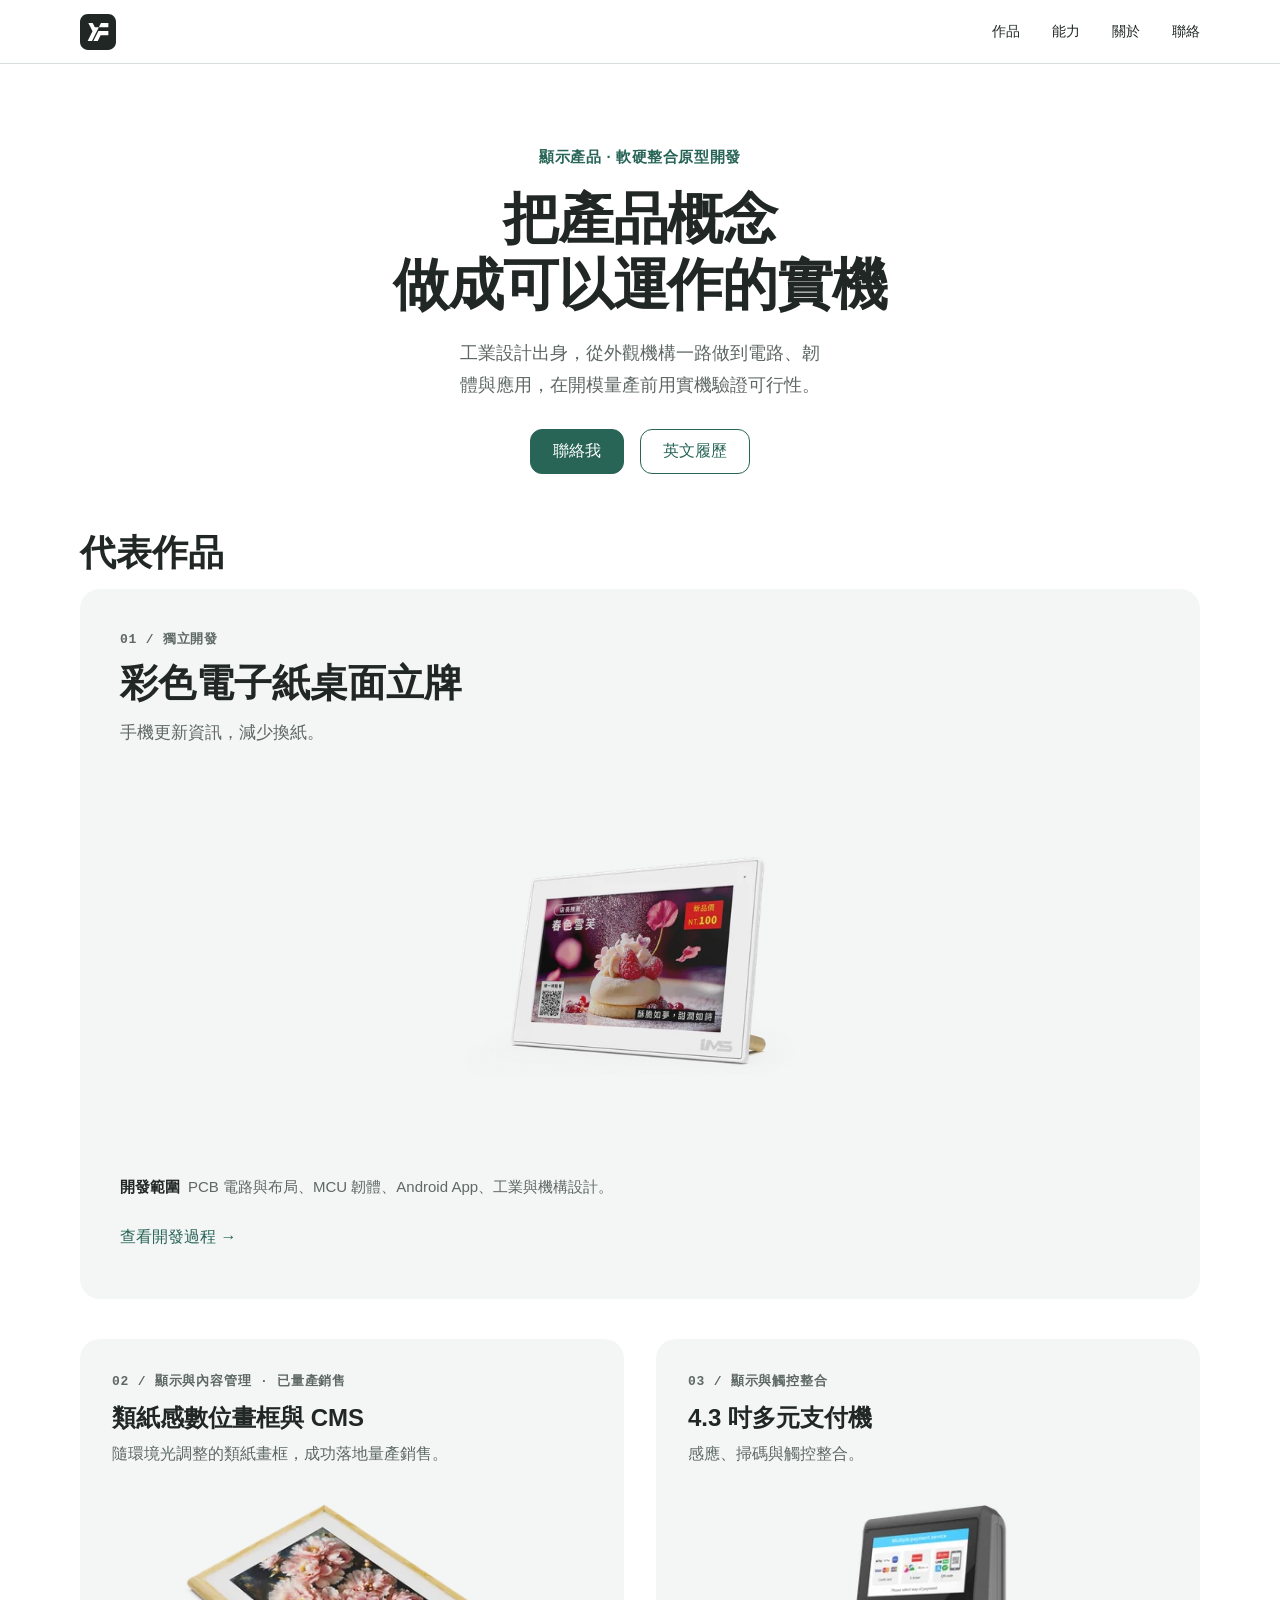
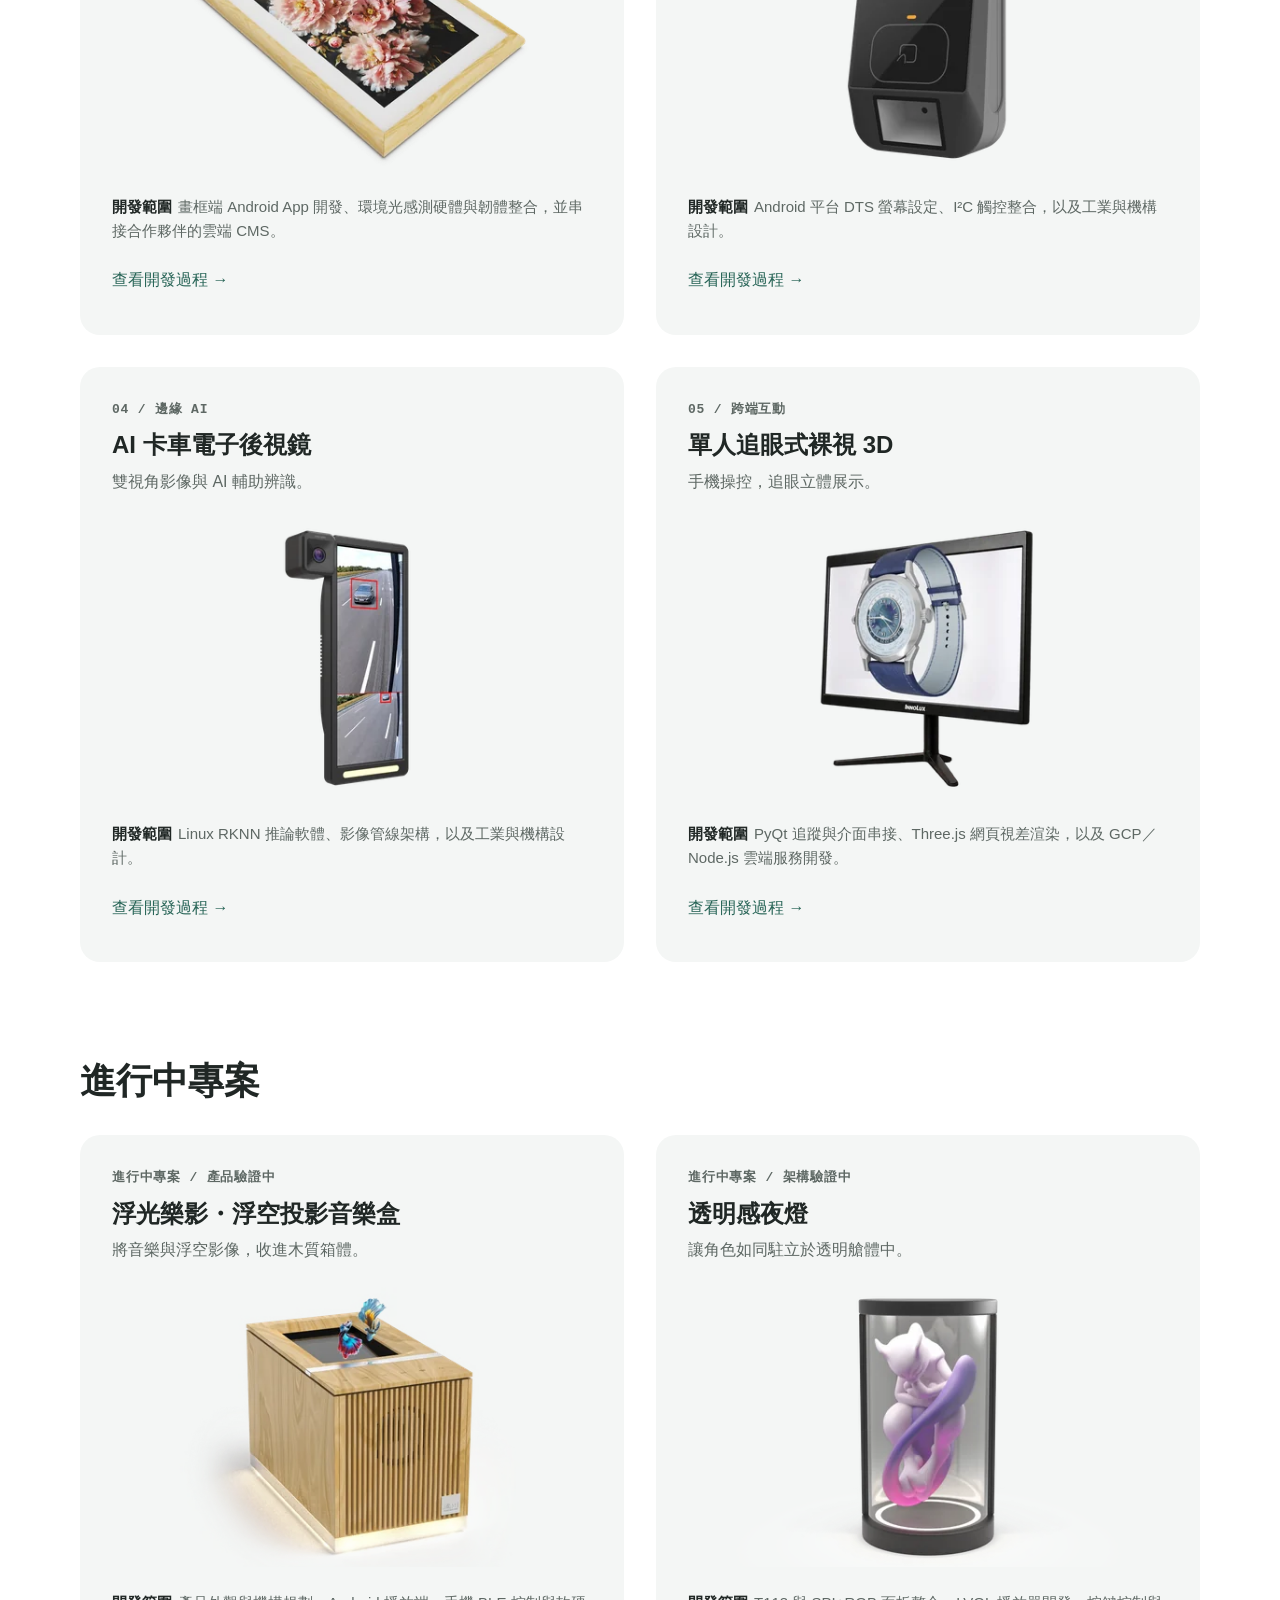
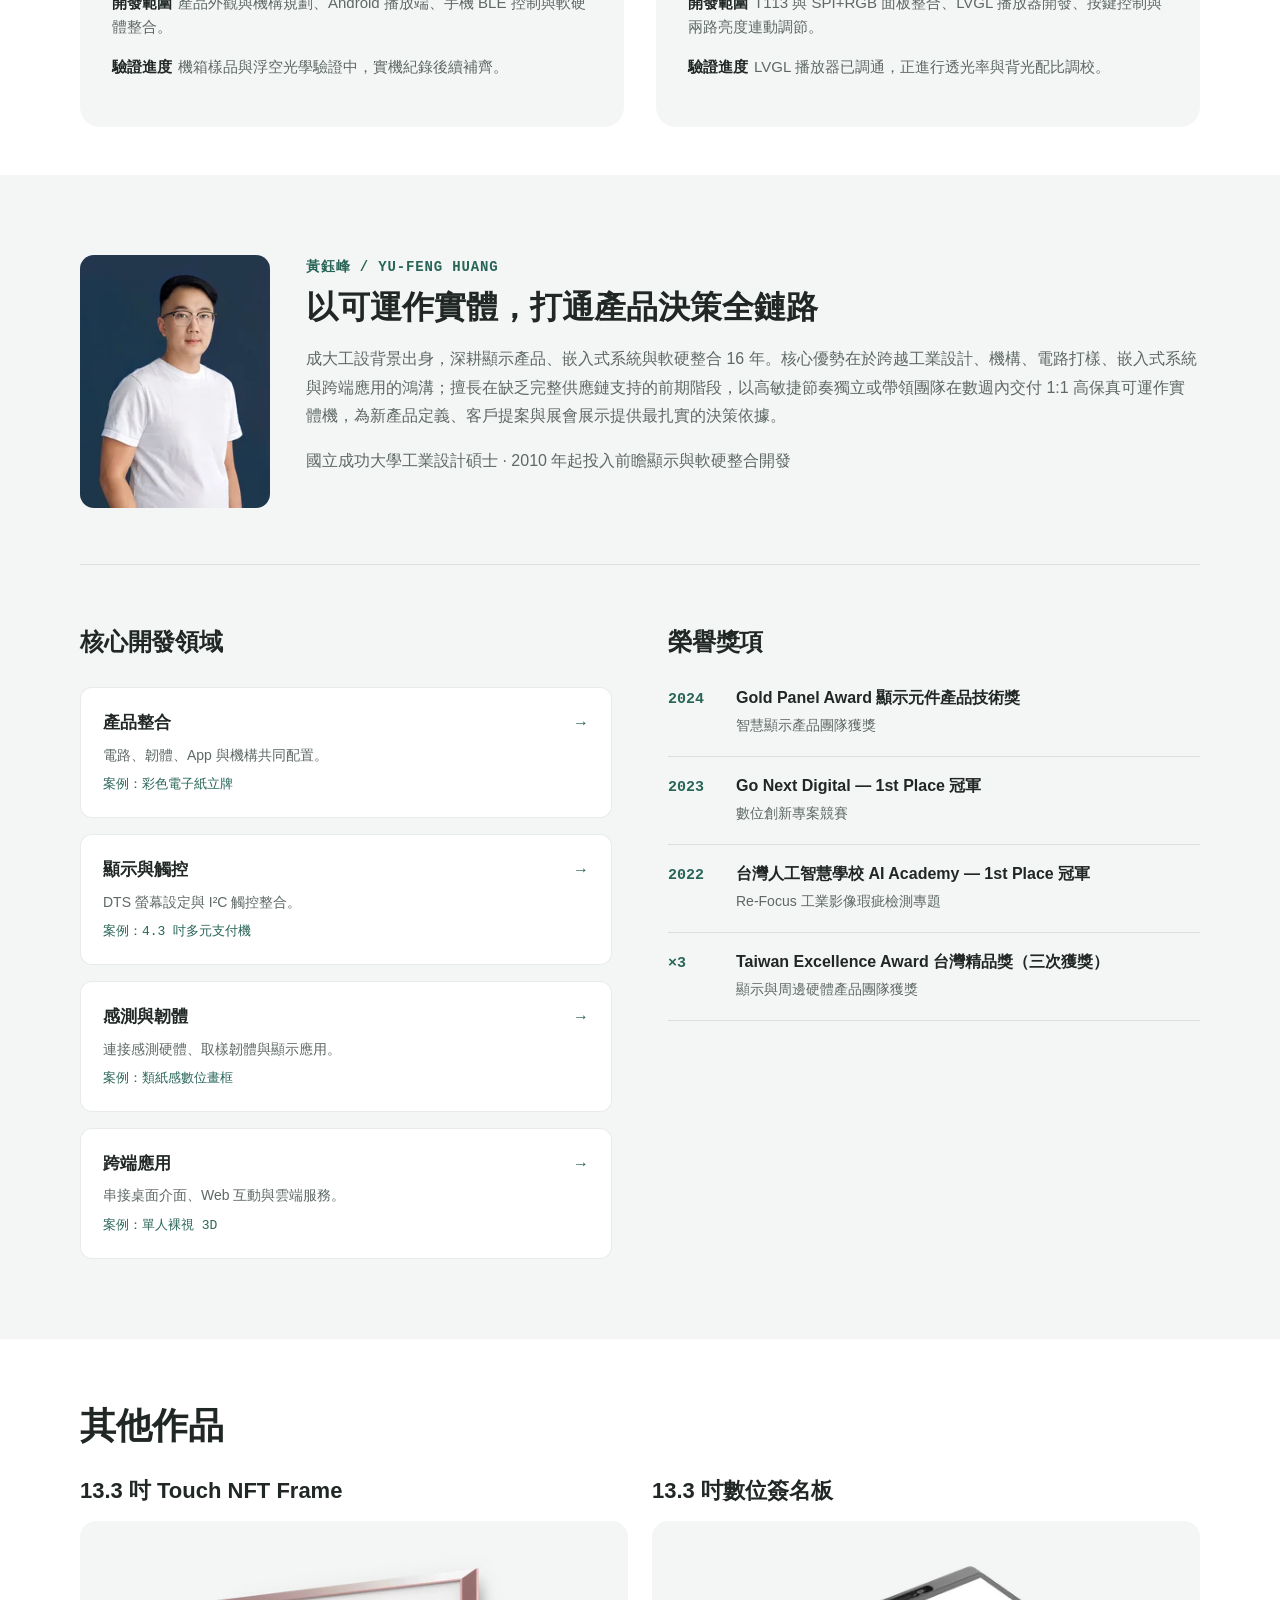
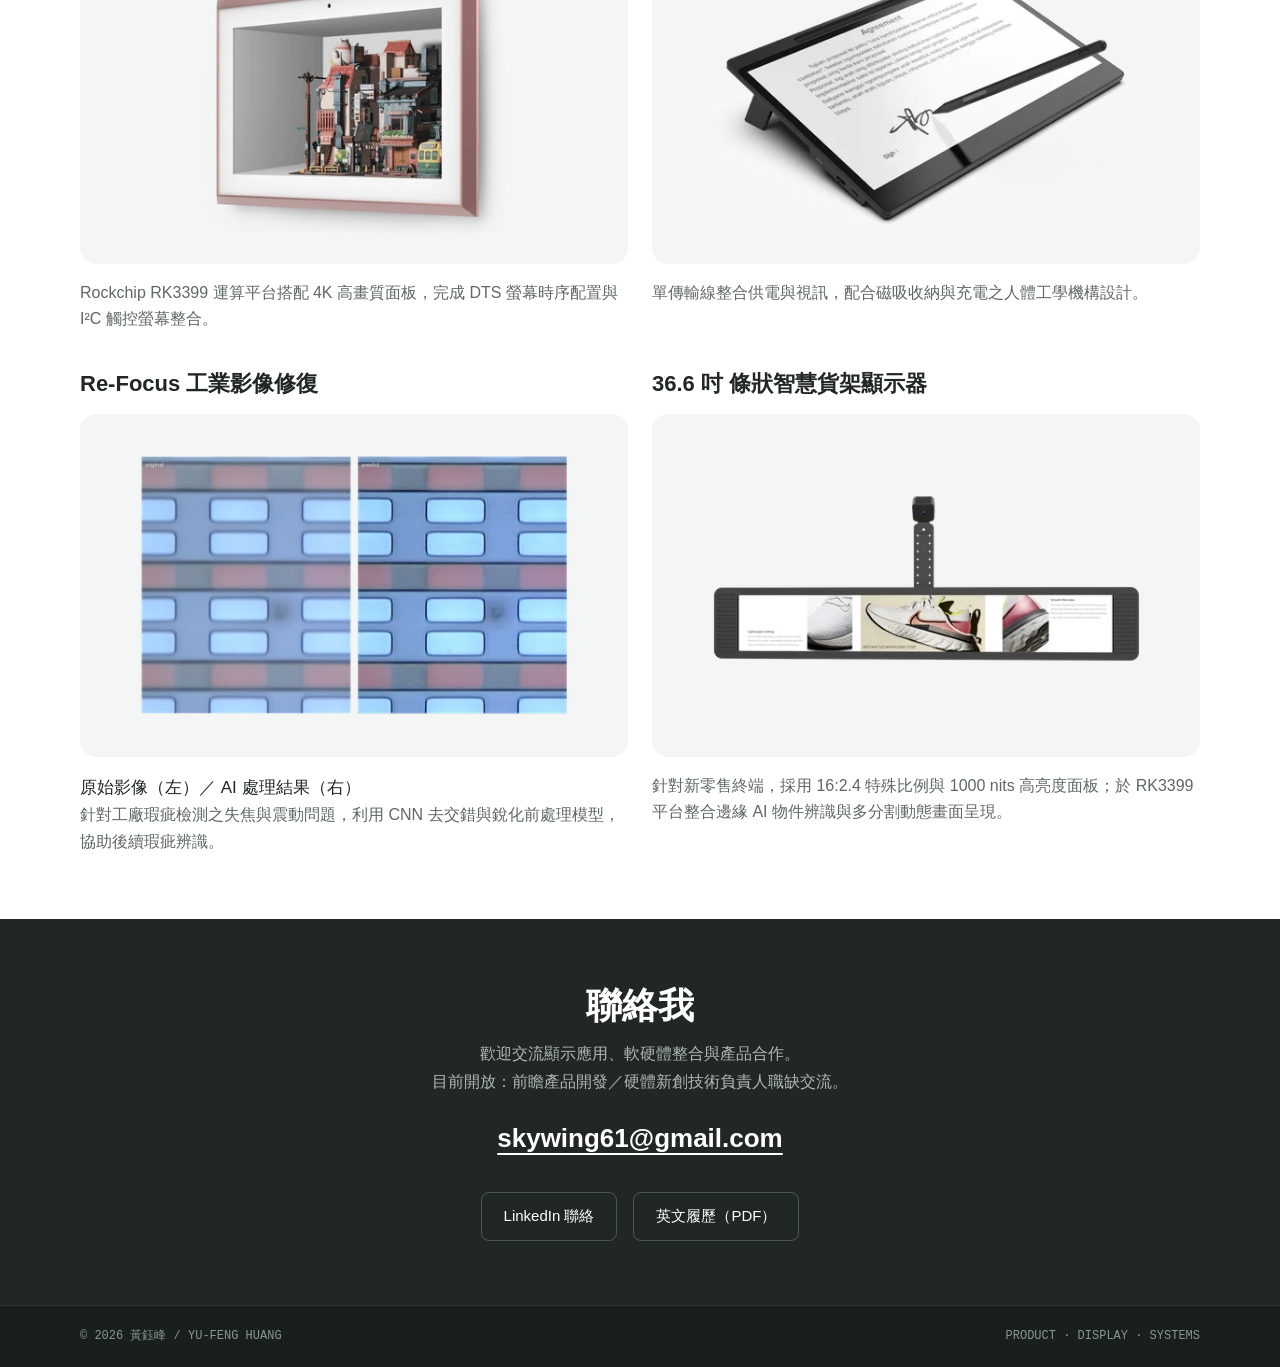
==== index.html @ 058969ae "refactor: redesign about section into elegant 2-column layout balancing capabilities and awards" ====
<!doctype html>
<html lang="zh-Hant">

<head>
  <meta charset="utf-8" />
  <meta name="viewport" content="width=device-width,initial-scale=1" />
  <title>黃鈺峰｜前瞻產品 PoC 與軟硬整合技術負責人</title>
  <meta name="description" content="黃鈺峰的作品集：結合工業設計、電路韌體與邊緣運算，專注於 0 到 1 敏捷概念驗證 (PoC) 與高保真可運作產品原型開發。" />
  <meta name="theme-color" content="#ffffff" />
  <meta property="og:title" content="黃鈺峰｜前瞻產品 PoC 與軟硬整合技術負責人" />
  <meta property="og:description" content="專注 0 到 1 敏捷驗證，打造高保真可運作產品原型，為團隊收斂量產決策風險。" />
  <link rel="icon"
    href="logo.svg" />
  <link rel="stylesheet" href="style.css" />
  <script>document.documentElement.classList.add('js');</script>
  <script src="main.js" defer></script>
</head>

<body id="top">
  <a class="skip" href="#main">跳至主要內容</a>

  <!-- H0: Header & Navigation -->
  <header class="site-header">
    <div class="header-inner">
      <a class="brand" href="#top" aria-label="黃鈺峰 - 返回首頁">
        <img src="logo.svg" class="brand-logo" alt="" />
      </a>
      <button class="menu" type="button" aria-expanded="false" aria-controls="nav">
        選單
      </button>
      <nav id="nav" aria-label="主要導覽">
        <a href="#projects">作品</a>
        <a href="#capabilities">能力</a>
        <a href="#about">關於</a>
        <a href="#contact">聯絡</a>
      </nav>
    </div>
  </header>

  <main id="main">
    <!-- H1: Hero Section (置中首屏展示風格) -->
    <section class="hero page">
      <p class="hero-eyebrow">顯示產品 · 軟硬整合原型開發</p>
      <h1>把產品概念<br />做成可以運作的實機</h1>
      <p class="hero-intro">
        工業設計出身，從外觀機構一路做到電路、韌體與應用，在開模量產前用實機驗證可行性。
      </p>
      <div class="hero-actions">
        <a class="button" href="#contact">聯絡我</a>
        <a class="button button-outline" href="documents/YF-CV-EN.pdf" target="_blank" rel="noopener">英文履歷</a>
      </div>
    </section>

    <!-- H2 & H3: 代表作品 (01 - 05) -->
    <section class="section page" id="projects">
      <h2 class="section-title">代表作品</h2>

      <!-- H2: 01 Color ePaper Showcase (主展示舞台) -->
      <article class="featured-project">
        <div class="featured-header">
          <span class="project-tag">01 / 獨立開發</span>
          <h3 class="featured-title">彩色電子紙桌面立牌</h3>
          <p class="featured-desc">
            手機更新資訊，減少換紙。
          </p>
        </div>
        <div class="featured-media">
          <img src="assets/images/color-epaper-sign.webp" alt="7.3 吋彩色電子紙桌面立牌正面外觀" loading="eager" srcset="assets/images/color-epaper-sign-480.webp 480w, assets/images/color-epaper-sign-800.webp 800w, assets/images/color-epaper-sign-1200.webp 1200w, assets/images/color-epaper-sign.webp 1920w" sizes="(max-width: 767px) calc(100vw - 56px), 608px" />
        </div>
        <div class="featured-footer">
          <p class="featured-role">
            <strong>開發範圍</strong>PCB 電路與布局、MCU 韌體、Android App、工業與機構設計。
          </p>
          <a class="arrow-link" href="work/color-epaper/index.html" aria-label="查看彩色電子紙桌面立牌開發過程">查看開發過程 →</a>
        </div>
      </article>

      <!-- H3: 02 - 05 Four Selected Project Cards (2x2 淺灰圓角卡片) -->
      <div class="project-grid">
        <!-- 02 Digital Frame -->
        <article class="project-card">
          <span class="project-tag">02 / 顯示與內容管理 · 已量產銷售</span>
          <h3>類紙感數位畫框與 CMS</h3>
          <p class="card-desc">
            隨環境光調整的類紙畫框，成功落地量產銷售。
          </p>
          <div class="card-media">
            <img src="assets/images/cms-digital-frame.webp" alt="27 吋類紙感數位畫框" loading="lazy" srcset="assets/images/cms-digital-frame-480.webp 480w, assets/images/cms-digital-frame-800.webp 800w, assets/images/cms-digital-frame-1200.webp 1200w, assets/images/cms-digital-frame.webp 1920w" sizes="(max-width: 767px) 352px, 448px" />
          </div>
          <p class="card-role">
            <strong>開發範圍</strong>畫框端 Android App 開發、環境光感測硬體與韌體整合，並串接合作夥伴的雲端 CMS。
          </p>
          <a class="arrow-link" href="work/digital-frame/index.html" aria-label="查看類紙感數位畫框與 CMS 開發過程">查看開發過程 →</a>
        </article>

        <!-- 03 Payment Terminal -->
        <article class="project-card">
          <span class="project-tag">03 / 顯示與觸控整合</span>
          <h3>4.3 吋多元支付機</h3>
          <p class="card-desc">
            感應、掃碼與觸控整合。
          </p>
          <div class="card-media">
            <img src="assets/images/payment-terminal-hero.webp" alt="4.3 吋多元支付機產品外觀" loading="lazy" srcset="assets/images/payment-terminal-hero-480.webp 480w, assets/images/payment-terminal-hero-800.webp 800w, assets/images/payment-terminal-hero-1200.webp 1200w, assets/images/payment-terminal-hero.webp 1920w" sizes="(max-width: 767px) 352px, 448px" />

          </div>
          <p class="card-role">
            <strong>開發範圍</strong>Android 平台 DTS 螢幕設定、I²C 觸控整合，以及工業與機構設計。
          </p>
          <a class="arrow-link" href="work/payment-terminal/index.html" aria-label="查看 4.3 吋多元支付機開發過程">查看開發過程 →</a>
        </article>

        <!-- 04 Edge AI Truck Mirror -->
        <article class="project-card">
          <span class="project-tag">04 / 邊緣 AI</span>
          <h3>AI 卡車電子後視鏡</h3>
          <p class="card-desc">
            雙視角影像與 AI 輔助辨識。
          </p>
          <div class="card-media">
            <img src="assets/images/ai-truck-emirror-hero.webp" alt="12.3 吋 AI 卡車電子後視鏡" loading="lazy" srcset="assets/images/ai-truck-emirror-hero-480.webp 480w, assets/images/ai-truck-emirror-hero-800.webp 800w, assets/images/ai-truck-emirror-hero-1200.webp 1200w, assets/images/ai-truck-emirror-hero.webp 1920w" sizes="(max-width: 767px) 352px, 448px" />
          </div>
          <p class="card-role">
            <strong>開發範圍</strong>Linux RKNN 推論軟體、影像管線架構，以及工業與機構設計。
          </p>
          <a class="arrow-link" href="work/ai-truck-emirror/index.html" aria-label="查看 AI 卡車電子後視鏡開發過程">查看開發過程 →</a>
        </article>

        <!-- 05 Glasses-Free 3D -->
        <article class="project-card">
          <span class="project-tag">05 / 跨端互動</span>
          <h3>單人追眼式裸視 3D</h3>
          <p class="card-desc">
            手機操控，追眼立體展示。
          </p>
          <div class="card-media">
            <img src="assets/images/glasses-free-3d-hero.webp" alt="單人追眼式裸視 3D 展示系統" loading="lazy" srcset="assets/images/glasses-free-3d-hero-480.webp 480w, assets/images/glasses-free-3d-hero-800.webp 800w, assets/images/glasses-free-3d-hero-1200.webp 1200w, assets/images/glasses-free-3d-hero.webp 1920w" sizes="(max-width: 767px) 352px, 448px" />
          </div>
          <p class="card-role">
            <strong>開發範圍</strong>PyQt 追蹤與介面串接、Three.js 網頁視差渲染，以及 GCP／Node.js 雲端服務開發。
          </p>
          <a class="arrow-link" href="work/glasses-free-3d/index.html" aria-label="查看單人追眼式裸視 3D 開發過程">查看開發過程 →</a>
        </article>
      </div>
    </section>

    <!-- 進行中專案 -->
    <section class="section page" id="in-progress">
      <h2 class="section-title">進行中專案</h2>
      <div class="project-grid">
        <article class="project-card">
          <span class="project-tag">進行中專案 / 產品驗證中</span>
          <h3>浮光樂影・浮空投影音樂盒</h3>
          <p class="card-desc">將音樂與浮空影像，收進木質箱體。</p>
          <div class="card-media">
            <img src="assets/images/tokugawa-hero.webp" alt="浮光樂影浮空投影音樂盒外觀設計渲染" loading="lazy" srcset="assets/images/tokugawa-hero-480.webp 480w, assets/images/tokugawa-hero-800.webp 800w, assets/images/tokugawa-hero-1200.webp 1200w, assets/images/tokugawa-hero.webp 1920w" sizes="(max-width: 767px) 352px, 448px" />
          </div>
          <p class="card-role"><strong>開發範圍</strong>產品外觀與機構規劃、Android 播放端、手機 BLE 控制與軟硬體整合。</p>
          <p class="card-role"><strong>驗證進度</strong>機箱樣品與浮空光學驗證中，實機紀錄後續補齊。</p>
        </article>

        <article class="project-card">
          <span class="project-tag">進行中專案 / 架構驗證中</span>
          <h3>透明感夜燈</h3>
          <p class="card-desc">讓角色如同駐立於透明艙體中。</p>
          <div class="card-media">
            <img src="assets/images/transparent-nightlight-hero.webp" alt="透明感夜燈外觀與圓柱透明顯示展示" loading="lazy" srcset="assets/images/transparent-nightlight-hero-480.webp 480w, assets/images/transparent-nightlight-hero-800.webp 800w, assets/images/transparent-nightlight-hero-1200.webp 1200w, assets/images/transparent-nightlight-hero.webp 1920w" sizes="(max-width: 767px) 352px, 448px" />
          </div>
          <p class="card-role"><strong>開發範圍</strong>T113 與 SPI+RGB 面板整合、LVGL 播放器開發、按鍵控制與兩路亮度連動調節。</p>
          <p class="card-role"><strong>驗證進度</strong>LVGL 播放器已調通，正進行透光率與背光配比調校。</p>
        </article>
      </div>
    </section>

    <!-- H5: 關於黃鈺峰 (個人背景、核心能力、榮譽獎項) -->
    <section class="about-section" id="about">
      <div class="page">
        <!-- 頂部：個人資訊與理念 -->
        <div class="about-grid">
          <div class="about-photo">
            <img src="assets/images/yf-portrait.webp" alt="黃鈺峰肖像" loading="lazy" srcset="assets/images/yf-portrait-240.webp 240w, assets/images/yf-portrait-480.webp 480w, assets/images/yf-portrait-800.webp 800w, assets/images/yf-portrait.webp 1792w" sizes="(max-width: 767px) 110px, 190px" />
          </div>
          <div class="about-content">
            <div class="about-identity">
              <span class="about-name">黃鈺峰 / YU-FENG HUANG</span>
              <h2>以可運作實體，打通產品決策全鏈路</h2>
            </div>
            <p>
              成大工設背景出身，深耕顯示產品、嵌入式系統與軟硬整合 16 年。核心優勢在於跨越工業設計、機構、電路打樣、嵌入式系統與跨端應用的鴻溝；擅長在缺乏完整供應鏈支持的前期階段，以高敏捷節奏獨立或帶領團隊在數週內交付 1:1 高保真可運作實體機，為新產品定義、客戶提案與展會展示提供最扎實的決策依據。
            </p>
            <p class="about-background">
              國立成功大學工業設計碩士 · 2010 年起投入前瞻顯示與軟硬整合開發
            </p>
          </div>
        </div>

        <!-- 下方雙欄：左側核心能力，右側榮譽獎項 -->
        <div class="about-details-columns">
          <!-- 左欄：核心能力卡片群 -->
          <div class="about-column" id="capabilities">
            <h3 class="about-col-title">核心開發領域</h3>
            <div class="about-cap-list">
              <a class="about-cap-card" href="work/color-epaper/index.html#architecture">
                <div class="card-head">
                  <span class="card-title">產品整合</span>
                  <span class="card-arrow">→</span>
                </div>
                <p class="card-desc">電路、韌體、App 與機構共同配置。</p>
                <span class="card-example">案例：彩色電子紙立牌</span>
              </a>

              <a class="about-cap-card" href="work/payment-terminal/index.html#architecture">
                <div class="card-head">
                  <span class="card-title">顯示與觸控</span>
                  <span class="card-arrow">→</span>
                </div>
                <p class="card-desc">DTS 螢幕設定與 I²C 觸控整合。</p>
                <span class="card-example">案例：4.3 吋多元支付機</span>
              </a>

              <a class="about-cap-card" href="work/digital-frame/index.html#implementation">
                <div class="card-head">
                  <span class="card-title">感測與韌體</span>
                  <span class="card-arrow">→</span>
                </div>
                <p class="card-desc">連接感測硬體、取樣韌體與顯示應用。</p>
                <span class="card-example">案例：類紙感數位畫框</span>
              </a>

              <a class="about-cap-card" href="work/glasses-free-3d/index.html#architecture">
                <div class="card-head">
                  <span class="card-title">跨端應用</span>
                  <span class="card-arrow">→</span>
                </div>
                <p class="card-desc">串接桌面介面、Web 互動與雲端服務。</p>
                <span class="card-example">案例：單人裸視 3D</span>
              </a>
            </div>
          </div>

          <!-- 右欄：榮譽獎項清單 -->
          <div class="about-column" id="awards">
            <h3 class="about-col-title">榮譽獎項</h3>
            <ul class="about-awards-list">
              <li>
                <span class="award-year">2024</span>
                <div class="award-info">
                  <strong>Gold Panel Award 顯示元件產品技術獎</strong>
                  <small>智慧顯示產品團隊獲獎</small>
                </div>
              </li>
              <li>
                <span class="award-year">2023</span>
                <div class="award-info">
                  <strong>Go Next Digital — 1st Place 冠軍</strong>
                  <small>數位創新專案競賽</small>
                </div>
              </li>
              <li>
                <span class="award-year">2022</span>
                <div class="award-info">
                  <strong>台灣人工智慧學校 AI Academy — 1st Place 冠軍</strong>
                  <small>Re-Focus 工業影像瑕疵檢測專題</small>
                </div>
              </li>
              <li>
                <span class="award-year">×3</span>
                <div class="award-info">
                  <strong>Taiwan Excellence Award 台灣精品獎（三次獲獎）</strong>
                  <small>顯示與周邊硬體產品團隊獲獎</small>
                </div>
              </li>
            </ul>
          </div>
        </div>
      </div>
    </section>

    <!-- H6: 其他作品 -->
    <section class="more-section page">
      <h2 class="section-title">其他作品</h2>

      <div class="more-grid">
        <!-- 01 Touch NFT Frame -->
        <article class="more-card">
          <h4>13.3 吋 Touch NFT Frame</h4>
          <div class="more-media">
            <img src="assets/images/nft-frame-hero.webp" alt="13.3 吋 Touch NFT Frame 外觀展示" loading="lazy" srcset="assets/images/nft-frame-hero-480.webp 480w, assets/images/nft-frame-hero-800.webp 800w, assets/images/nft-frame-hero-1200.webp 1200w, assets/images/nft-frame-hero.webp 1920w" sizes="(max-width: 767px) 352px, 448px" />
          </div>
          <p>
            Rockchip RK3399 運算平台搭配 4K 高畫質面板，完成 DTS 螢幕時序配置與 I²C 觸控螢幕整合。
          </p>
        </article>

        <!-- 02 數位簽名板 -->
        <article class="more-card">
          <h4>13.3 吋數位簽名板</h4>
          <div class="more-media">
            <img src="assets/images/signature-pad-hero.webp" alt="13.3 吋數位簽名板產品外觀與人體工學筆槽" loading="lazy" srcset="assets/images/signature-pad-hero-480.webp 480w, assets/images/signature-pad-hero-800.webp 800w, assets/images/signature-pad-hero-1200.webp 1200w, assets/images/signature-pad-hero.webp 1920w" sizes="(max-width: 767px) 352px, 448px" />
          </div>
          <p>
            單傳輸線整合供電與視訊，配合磁吸收納與充電之人體工學機構設計。
          </p>
        </article>


        <!-- 03 Re-Focus -->
        <article class="more-card">
          <h4>Re-Focus 工業影像修復</h4>
          <div class="more-media">
            <img src="assets/images/refocus-compare.webp" alt="Re-Focus 模糊圖樣與 AI 處理後圖樣比較" loading="lazy" srcset="assets/images/refocus-compare-480.webp 480w, assets/images/refocus-compare-800.webp 800w, assets/images/refocus-compare-1200.webp 1200w, assets/images/refocus-compare.webp 1920w" sizes="(max-width: 767px) 352px, 448px" />
          </div>
          <div class="more-caption">原始影像（左）／ AI 處理結果（右）</div>
          <p>
            針對工廠瑕疵檢測之失焦與震動問題，利用 CNN 去交錯與銳化前處理模型，協助後續瑕疵辨識。
          </p>
        </article>

        <!-- 04 智慧貨架顯示器 -->
        <article class="more-card">
          <h4>36.6 吋 條狀智慧貨架顯示器</h4>
          <div class="more-media">
            <img src="assets/images/smart-shelf-hero.webp" alt="36.6 吋條狀智慧貨架顯示器外觀與多分割畫面展示" loading="lazy" srcset="assets/images/smart-shelf-hero-480.webp 480w, assets/images/smart-shelf-hero-800.webp 800w, assets/images/smart-shelf-hero-1200.webp 1200w, assets/images/smart-shelf-hero.webp 1920w" sizes="(max-width: 767px) 352px, 448px" />
          </div>
          <p>
            針對新零售終端，採用 16:2.4 特殊比例與 1000 nits 高亮度面板；於 RK3399 平台整合邊緣 AI 物件辨識與多分割動態畫面呈現。
          </p>
        </article>
      </div>


    </section>

    <!-- H7: 聯絡我（深色底） -->
    <section class="contact-section" id="contact">
      <div class="page">
        <h2>聯絡我</h2>
        <p class="contact-sub">
          歡迎交流顯示應用、軟硬體整合與產品合作。<br />
          目前開放：前瞻產品開發／硬體新創技術負責人職缺交流。
        </p>
        <a class="contact-email" href="mailto:skywing61@gmail.com">skywing61@gmail.com</a>
        <div class="contact-actions">
          <a href="https://www.linkedin.com/in/%E9%88%BA%E5%B3%B0-%E9%BB%83-9b4334171" target="_blank"
            rel="noopener">LinkedIn 聯絡</a>
          <a href="documents/YF-CV-EN.pdf" target="_blank" rel="noopener">英文履歷（PDF）</a>
        </div>
      </div>
    </section>
  </main>

  <footer>
    <div class="footer-inner">
      <span>© 2026 黃鈺峰 / YU-FENG HUANG</span>
      <span>PRODUCT · DISPLAY · SYSTEMS</span>
    </div>
  </footer>
</body>

</html>
---- style.css ----
/* ==========================================================================
   Yu-Feng Huang Portfolio - Personal Style Stylesheet
   Version: 2026-09-11 Refinement (Personal Style Adjustments)
   ========================================================================== */

:root {
  /* Refined Color Palette: Natural Forest Slate */
  --bg: #ffffff;
  --surface: #f4f6f5;
  --text-main: #202725;
  --text-sub: #5e6864;
  --line: #d9dfdb;
  --accent: #286557;
  --accent-hover: #1f5146;
  --dark-bg: #202725;

  /* Sizing & Layout */
  --page-max: 1120px;
  --text-max: 720px;
  --stage-max: 1040px;

  /* Typography Stacks (No serif) */
  --sans: -apple-system, BlinkMacSystemFont, "Segoe UI", "Noto Sans TC", "Microsoft JhengHei", sans-serif;
  --mono: ui-monospace, SFMono-Regular, Consolas, "Liberation Mono", Menlo, monospace;
}

*,
*::before,
*::after {
  box-sizing: border-box;
}

html {
  scroll-behavior: smooth;
  scroll-padding-top: 80px;
  background-color: var(--bg);
}

body {
  margin: 0;
  background: var(--bg);
  color: var(--text-main);
  font: 400 17px/1.75 var(--sans);
  -webkit-font-smoothing: antialiased;
  -moz-osx-font-smoothing: grayscale;
}

img {
  display: block;
  max-width: 100%;
  height: auto;
}

h1,
h2,
h3,
h4,
p,
figure,
dl,
dd,
ul,
ol {
  margin: 0;
  padding: 0;
}

h1,
h2,
h3,
h4 {
  color: var(--text-main);
  font-family: var(--sans);
}

a {
  color: inherit;
  text-decoration: none;
  transition: color 0.15s ease;
}

a:focus-visible,
button:focus-visible {
  outline: 2px solid var(--accent);
  outline-offset: 3px;
}

.page {
  width: min(var(--page-max), calc(100% - 96px));
  margin-inline: auto;
}

.skip {
  position: fixed;
  z-index: 1000;
  top: 12px;
  left: 12px;
  padding: 10px 18px;
  background: var(--text-main);
  color: #ffffff;
  border-radius: 8px;
  font-size: 14px;
  font-weight: 500;
  transform: translateY(-200%);
  transition: transform 0.2s ease;
}

.skip:focus {
  transform: none;
}

/* ==========================================================================
   Header & Navigation
   ========================================================================== */

.site-header {
  position: sticky;
  top: 0;
  z-index: 100;
  background: #ffffff;
  border-bottom: 1px solid var(--line);
  height: 64px;
}

.site-header .header-inner {
  width: min(var(--page-max), calc(100% - 96px));
  height: 100%;
  margin-inline: auto;
  display: flex;
  align-items: center;
  justify-content: space-between;
  position: relative;
}

.brand {
  display: flex;
  align-items: center;
  text-decoration: none;
}

.brand-logo {
  width: 36px;
  height: 36px;
  display: block;
  flex-shrink: 0;
  transition: transform 0.2s ease, opacity 0.2s ease;
}

.brand:hover .brand-logo {
  transform: scale(1.05);
  opacity: 0.9;
}

.brand-name {
  display: flex;
  align-items: baseline;
  gap: 10px;
}

.brand-name strong {
  font-size: 19px;
  font-weight: 700;
  letter-spacing: 0.02em;
  color: var(--text-main);
}

.brand-name span {
  font-size: 11px;
  font-family: var(--mono);
  font-weight: 500;
  letter-spacing: 0.08em;
  color: var(--text-sub);
}

#nav {
  display: flex;
  align-items: center;
  gap: 32px;
  font-size: 14px;
  font-weight: 500;
  line-height: 1.4;
}

#nav a {
  color: var(--text-main);
  padding: 8px 0;
}

#nav a:hover {
  color: var(--accent);
}

/* Mobile Menu Toggle Button (Default hidden; JS activates toggle under 767px) */
.menu {
  display: none;
  background: transparent;
  border: 1px solid var(--line);
  border-radius: 8px;
  padding: 6px 14px;
  font-size: 13px;
  font-weight: 500;
  color: var(--text-main);
  cursor: pointer;
}

/* ==========================================================================
   Buttons & Text Links
   ========================================================================== */

.button {
  display: inline-flex;
  align-items: center;
  justify-content: center;
  min-height: 44px;
  padding: 10px 22px;
  font-size: 16px;
  font-weight: 500;
  line-height: 1.4;
  border-radius: 12px;
  background: var(--accent);
  color: #ffffff;
  border: 1px solid var(--accent);
  cursor: pointer;
  text-decoration: none;
  transition: background-color 0.15s ease, border-color 0.15s ease, color 0.15s ease;
}

.button:hover {
  background: var(--accent-hover);
  border-color: var(--accent-hover);
  color: #ffffff;
}

.button.button-outline {
  background: transparent;
  color: var(--accent);
  border: 1px solid var(--accent);
}

.button.button-outline:hover {
  background: rgba(40, 101, 87, 0.08);
  border-color: var(--accent-hover);
  color: var(--accent-hover);
}

.arrow-link {
  display: inline-flex;
  align-items: center;
  gap: 4px;
  color: var(--accent);
  font-size: 16px;
  font-weight: 500;
  line-height: 1.4;
  min-height: 44px;
  text-decoration: none;
  transition: color 0.15s ease;
}

.arrow-link:hover {
  color: var(--accent-hover);
  text-decoration: underline;
}

/* ==========================================================================
   Home: H1 Hero Section (置中首屏展示風格)
   ========================================================================== */

.hero {
  padding: 80px 0 0;
  text-align: center;
}

.hero-eyebrow {
  font-size: 15px;
  font-weight: 600;
  letter-spacing: 0.04em;
  color: var(--accent);
  margin-bottom: 16px;
}

.hero h1 {
  font-size: 56px;
  font-weight: 700;
  line-height: 1.18;
  letter-spacing: -0.02em;
  color: var(--text-main);
  margin-bottom: 20px;
}

.hero-intro {
  font-size: 18px;
  line-height: 1.75;
  color: var(--text-sub);
  max-width: 640px;
  margin: 0 auto;
}

.hero-actions {
  display: flex;
  justify-content: center;
  align-items: center;
  gap: 16px;
  margin-top: 28px;
}

/* ==========================================================================
   Home: H2 代表作品與 01 電子紙主展示（圓角舞台設計）
   ========================================================================== */

.section {
  padding: 48px 0;
}

#projects.section {
  padding-top: 56px;
}

.section-title {
  font-size: 36px;
  font-weight: 700;
  line-height: 1.25;
  color: var(--text-main);
  margin-bottom: 14px;
}

.section-note {
  font-size: 15px;
  color: var(--text-sub);
  line-height: 1.6;
  margin-bottom: 32px;
}

.project-tag {
  font-size: 13px;
  font-family: var(--mono);
  font-weight: 600;
  letter-spacing: 0.06em;
  color: var(--text-sub);
  display: inline-block;
  margin-bottom: 8px;
}

.featured-project {
  background: var(--surface);
  border-radius: 20px;
  padding: 40px 40px;
  margin-bottom: 40px;
  display: flex;
  flex-direction: column;
  align-items: flex-start;
  text-align: left;
}

.featured-header {
  width: 100%;
  margin: 0 0 24px;
  display: flex;
  flex-direction: column;
  align-items: flex-start;
  text-align: left;
}

.featured-title {
  font-size: 38px;
  font-weight: 700;
  line-height: 1.25;
  color: var(--text-main);
  margin-bottom: 12px;
}

.featured-desc {
  font-size: 17px;
  line-height: 1.65;
  color: var(--text-sub);
  margin-bottom: 0;
}

.featured-media {
  width: 100%;
  height: 380px;
  display: flex;
  align-items: center;
  justify-content: center;
  overflow: hidden;
  margin-bottom: 24px;
}

.featured-media img {
  max-width: 100%;
  max-height: 100%;
  object-fit: contain;
}

.featured-footer {
  width: 100%;
  display: flex;
  flex-direction: column;
  align-items: flex-start;
  text-align: left;
}

.featured-role {
  font-size: 15px;
  line-height: 1.6;
  color: var(--text-sub);
  margin-bottom: 16px;
}

.featured-role strong {
  color: var(--text-main);
  font-weight: 600;
  margin-right: 8px;
}

/* ==========================================================================
   Home: H3 02–05 其餘四案（2×2 淺灰圓角卡片）
   ========================================================================== */

.project-grid {
  margin-top: 32px;
  display: grid;
  grid-template-columns: repeat(2, 1fr);
  gap: 32px;
}

.project-card {
  background: var(--surface);
  border-radius: 20px;
  padding: 32px;
  display: flex;
  flex-direction: column;
  align-items: flex-start;
  text-align: left;
  border: none;
}

.project-card h3 {
  font-size: 24px;
  font-weight: 700;
  line-height: 1.3;
  color: var(--text-main);
  margin-bottom: 8px;
}

.project-card .card-desc {
  font-size: 16px;
  font-weight: 400;
  line-height: 1.6;
  color: var(--text-sub);
  margin-bottom: 24px;
}

.project-card .card-media {
  width: 100%;
  height: 280px;
  background: transparent;
  display: flex;
  align-items: center;
  justify-content: center;
  overflow: hidden;
  margin-bottom: 24px;
}

.project-card .card-media img {
  max-width: 100%;
  max-height: 100%;
  object-fit: contain;
}

.project-card .card-role {
  font-size: 15px;
  line-height: 1.6;
  color: var(--text-sub);
  margin-bottom: 16px;
}

.project-card .card-role strong {
  color: var(--text-main);
  font-weight: 600;
  margin-right: 6px;
}

.project-card .arrow-link {
  margin-top: auto;
}

/* ==========================================================================
   Home: H4 工作領域與對應案例
   ========================================================================== */

.capabilities-section {
  padding: 64px 0;
  background: var(--bg);
}

.cap-table {
  margin-top: 0;
  border-top: 1px solid var(--line);
}

.cap-row {
  display: grid;
  grid-template-columns: 220px 1fr 220px;
  align-items: baseline;
  gap: 24px;
  padding: 22px 0;
  border-bottom: 1px solid var(--line);
}

.cap-title {
  font-size: 18px;
  font-weight: 600;
  color: var(--text-main);
}

.cap-desc {
  font-size: 16px;
  color: var(--text-sub);
  line-height: 1.6;
}

.cap-link {
  justify-self: end;
  font-size: 15px;
  font-weight: 500;
  color: var(--accent);
  display: inline-flex;
  align-items: center;
  min-height: 44px;
}

.cap-link:hover {
  color: var(--accent-hover);
  text-decoration: underline;
}

/* ==========================================================================
   Home: H5 關於、核心能力與榮譽（雙欄精緻對齊架構）
   ========================================================================== */

.about-section {
  background: var(--surface);
  padding: 80px 0;
}

.about-grid {
  display: grid;
  grid-template-columns: 190px 1fr;
  gap: 36px;
  align-items: flex-start;
  padding-bottom: 56px;
  border-bottom: 1px solid var(--line);
}

.about-photo {
  width: 190px;
  aspect-ratio: 3 / 4;
  flex-shrink: 0;
}

.about-photo img {
  width: 100%;
  height: 100%;
  border-radius: 14px;
  aspect-ratio: 3 / 4;
  object-fit: cover;
  display: block;
}

.about-identity {
  margin-bottom: 16px;
}

.about-name {
  font-size: 14px;
  font-weight: 600;
  font-family: var(--mono);
  letter-spacing: 0.06em;
  color: var(--accent);
  display: block;
  margin-bottom: 8px;
}

.about-content h2 {
  font-size: 32px;
  font-weight: 700;
  line-height: 1.3;
  color: var(--text-main);
  margin-bottom: 0;
}

.about-content p {
  font-size: 16px;
  line-height: 1.8;
  color: var(--text-sub);
  margin-bottom: 16px;
}

.about-background {
  font-size: 14px;
  color: var(--text-sub);
  margin-bottom: 0;
}

/* 雙欄並列：左側能力、右側榮譽 */
.about-details-columns {
  display: grid;
  grid-template-columns: 1fr 1fr;
  gap: 56px;
  padding-top: 56px;
}

.about-column {
  display: flex;
  flex-direction: column;
}

.about-col-title {
  font-size: 24px;
  font-weight: 700;
  color: var(--text-main);
  margin-bottom: 24px;
  letter-spacing: -0.01em;
}

/* 核心能力：精緻白底微圓角卡片群 */
.about-cap-list {
  display: flex;
  flex-direction: column;
  gap: 16px;
}

.about-cap-card {
  display: flex;
  flex-direction: column;
  padding: 20px 22px;
  background: #ffffff;
  border-radius: 12px;
  border: 1px solid rgba(217, 223, 219, 0.6);
  text-decoration: none;
  transition: transform 0.2s ease, border-color 0.2s ease, box-shadow 0.2s ease;
}

.about-cap-card:hover {
  transform: translateY(-2px);
  border-color: var(--accent);
  box-shadow: 0 6px 16px rgba(0, 0, 0, 0.04);
}

.about-cap-card .card-head {
  display: flex;
  justify-content: space-between;
  align-items: center;
  margin-bottom: 6px;
}

.about-cap-card .card-title {
  font-size: 17px;
  font-weight: 600;
  color: var(--text-main);
}

.about-cap-card .card-arrow {
  font-size: 16px;
  font-weight: 600;
  color: var(--accent);
  transition: transform 0.15s ease;
}

.about-cap-card:hover .card-arrow {
  transform: translateX(4px);
}

.about-cap-card .card-desc {
  font-size: 14px;
  line-height: 1.6;
  color: var(--text-sub);
  margin: 0 0 8px;
}

.about-cap-card .card-example {
  font-size: 13px;
  font-family: var(--mono);
  color: var(--accent);
  font-weight: 500;
}

/* 榮譽獎項：極簡清爽清單 */
.about-awards-list {
  list-style: none;
  display: flex;
  flex-direction: column;
  gap: 0;
  margin: 0;
  padding: 0;
}

.about-awards-list li {
  display: flex;
  align-items: baseline;
  gap: 20px;
  padding: 18px 0;
  border-bottom: 1px solid var(--line);
}

.about-awards-list li:first-child {
  padding-top: 0;
}

.about-awards-list .award-year {
  font-size: 15px;
  font-weight: 600;
  font-family: var(--mono);
  color: var(--accent);
  width: 48px;
  flex-shrink: 0;
}

.about-awards-list .award-info {
  display: flex;
  flex-direction: column;
  gap: 4px;
}

.about-awards-list .award-info strong {
  font-size: 16px;
  font-weight: 600;
  color: var(--text-main);
  line-height: 1.4;
}

.about-awards-list .award-info small {
  font-size: 14px;
  color: var(--text-sub);
}

/* ==========================================================================
   Home: H6 其他作品與持續開發
   ========================================================================== */

.more-section {
  padding: 64px 0;
  background: var(--bg);
}

.more-section {
  padding: 64px 0;
  background: var(--bg);
}

.more-grid,
.progress-grid {
  margin-top: 28px;
  display: grid;
  grid-template-columns: repeat(2, 1fr);
  gap: 36px 24px;
}

.more-card {
  display: flex;
  flex-direction: column;
  align-items: flex-start;
  text-align: left;
}

.more-card h4 {
  font-size: 22px;
  font-weight: 700;
  line-height: 1.35;
  color: var(--text-main);
  margin-bottom: 16px;
  display: flex;
  align-items: center;
  gap: 12px;
  flex-wrap: wrap;
}

.more-media {
  width: 100%;
  aspect-ratio: 16 / 10;
  background: var(--surface);
  border-radius: 16px;
  overflow: hidden;
  display: flex;
  align-items: center;
  justify-content: center;
  margin-bottom: 16px;
  padding: 16px;
}

.more-media a {
  display: flex;
  align-items: center;
  justify-content: center;
  width: 100%;
  height: 100%;
  text-decoration: none;
}

.more-media img {
  max-width: 100%;
  max-height: 100%;
  object-fit: contain;
  transition: transform 0.2s ease;
}

.more-media a:hover img {
  transform: scale(1.02);
}

/* ==========================================================================
   統一圖片待放底色框（Wireframe Placeholder）
   ========================================================================== */
.img-placeholder {
  width: 100%;
  height: 100%;
  border: 1px dashed var(--line);
  border-radius: 12px;
  display: flex;
  flex-direction: column;
  align-items: center;
  justify-content: center;
  text-align: center;
  padding: 20px;
  background: rgba(255, 255, 255, 0.65);
}

.about-photo .img-placeholder {
  background: rgba(255, 255, 255, 0.85);
  border-radius: 12px;
}

.more-media .img-placeholder {
  border: none;
  background: rgba(255, 255, 255, 0.65);
  border-radius: 10px;
}

.img-placeholder .placeholder-name {
  font-family: var(--mono);
  font-size: 15px;
  font-weight: 600;
  color: var(--text-main);
  margin-bottom: 6px;
  word-break: break-all;
}

.img-placeholder .placeholder-ratio {
  font-size: 13px;
  font-weight: 500;
  color: var(--text-sub);
}

.more-placeholder {
  width: 100%;
  height: 100%;
  border: none;
  border-radius: 16px;
  display: flex;
  flex-direction: column;
  align-items: center;
  justify-content: center;
  text-align: center;
  padding: 24px;
  background: var(--surface);
}

.more-placeholder .placeholder-title {
  font-size: 16px;
  font-weight: 600;
  color: var(--text-main);
  margin-bottom: 6px;
}

.more-placeholder .placeholder-note {
  font-size: 14px;
  color: var(--text-sub);
}

.more-card p {
  font-size: 16px;
  line-height: 1.65;
  color: var(--text-sub);
  margin: 0;
}

.progress-block {
  margin-top: 56px;
  border-top: 1px solid var(--line);
  padding-top: 40px;
}

.progress-block h3 {
  font-size: 24px;
  font-weight: 700;
  color: var(--text-main);
  margin-bottom: 24px;
}

.badge-status {
  font-size: 13px;
  font-weight: 600;
  padding: 3px 10px;
  border-radius: 6px;
  background: #e5e8e6;
  color: var(--accent);
}

/* ==========================================================================
   Home: H7 聯絡我（深色底）
   ========================================================================== */

.contact-section {
  background: var(--dark-bg);
  color: #ffffff;
  padding: 64px 0;
  text-align: center;
}

.contact-section h2 {
  font-size: 36px;
  font-weight: 700;
  line-height: 1.25;
  color: #ffffff;
  margin-bottom: 12px;
}

.contact-sub {
  font-size: 16px;
  color: #b0b8b5;
  margin-bottom: 24px;
}

.contact-email {
  display: inline-block;
  font-size: 26px;
  font-weight: 600;
  color: #ffffff;
  text-decoration: underline;
  text-underline-offset: 6px;
  margin-bottom: 28px;
  overflow-wrap: anywhere;
  min-height: 44px;
  line-height: 1.4;
}

.contact-email:hover {
  opacity: 0.85;
}

.contact-actions {
  display: flex;
  justify-content: center;
  align-items: center;
  gap: 16px;
  flex-wrap: wrap;
}

.contact-actions a {
  display: inline-flex;
  align-items: center;
  min-height: 44px;
  padding: 10px 22px;
  border-radius: 8px;
  font-size: 15px;
  font-weight: 500;
  color: #ffffff;
  border: 1px solid #4a5752;
  transition: all 0.15s ease;
}

.contact-actions a:hover {
  border-color: #ffffff;
  background: rgba(255, 255, 255, 0.08);
}

/* Footer */
footer {
  background: #181f1d;
  border-top: 1px solid #2d3834;
  color: #8a9692;
  padding: 20px 0;
  font-size: 12px;
  font-family: var(--mono);
}

footer .footer-inner {
  width: min(var(--page-max), calc(100% - 96px));
  margin-inline: auto;
  display: flex;
  justify-content: space-between;
  align-items: center;
}

/* ==========================================================================
   Detail Pages (D1–D5 左對齊開放式架構)
   ========================================================================== */

.crumbs {
  font-size: 14px;
  color: var(--text-sub);
  padding: 28px 0 16px;
  text-align: left;
}

.crumbs a {
  color: var(--accent);
}

.detail-hero {
  text-align: left;
  max-width: var(--stage-max);
  margin: 0 auto 32px;
}

.detail-hero .project-tag {
  margin-bottom: 8px;
}

.detail-hero h1 {
  font-size: 46px;
  font-weight: 700;
  line-height: 1.2;
  color: var(--text-main);
  margin-bottom: 12px;
}

.detail-hero .detail-subtitle {
  font-size: 20px;
  font-weight: 600;
  color: var(--text-sub);
  margin-bottom: 16px;
}

.detail-hero .detail-intro {
  font-size: 17px;
  line-height: 1.75;
  color: var(--text-sub);
  /* margin-bottom: 20px; */
  max-width: var(--text-max);
}

.detail-hero .detail-role {
  background: var(--surface);
  border-radius: 8px;
  padding: 16px 20px;
  text-align: left;
  font-size: 16px;
  line-height: 1.75;
  color: var(--text-main);
  max-width: var(--text-max);
}

.detail-hero .detail-role strong {
  display: inline-block;
  font-size: 14px;
  font-family: var(--mono);
  font-weight: 700;
  letter-spacing: 0.06em;
  color: var(--accent);
  margin-right: 8px;
}

/* Main Detail Stage (1040px, 480px high, #F4F6F5, 20px radius) */
.detail-stage {
  max-width: var(--stage-max);
  height: 480px;
  margin: 0 auto;
  background: var(--surface);
  border-radius: 20px;
  display: flex;
  align-items: center;
  justify-content: center;
  padding: 24px;
  overflow: hidden;
}

.detail-stage-figure {
  max-width: var(--stage-max);
  margin: 0 auto 36px;
}

.stage-caption {
  font-size: 14px;
  color: var(--text-sub);
  text-align: center;
  margin-top: 12px;
}

.detail-stage img {
  max-width: 100%;
  max-height: 100%;
  object-fit: contain;
}

.detail-stage img.contain-tall {
  max-height: 440px;
}

.detail-stage-epaper {
  max-width: var(--stage-max);
  width: 100%;
  height: auto;
  min-height: unset;
  padding: 0;
  background: var(--surface);
  border-radius: 20px;
  overflow: hidden;
  display: block;
}

.detail-stage-epaper img {
  width: 100%;
  height: auto;
  max-height: none;
  display: block;
  object-fit: contain;
}

.detail-stage-frame {
  max-width: 1040px;
  height: 480px;
}

.detail-stage-frame img {
  max-width: 900px;
}

.detail-stage-terminal {
  max-width: 1040px;
  height: 520px;
}

.detail-stage-terminal img {
  max-width: 760px;
  max-height: 480px;
}

.detail-stage-emirror-split {
  height: 440px;
  padding: 0;
  display: flex;
  align-items: stretch;
}

.emirror-stage-crop {
  flex: 0 0 62%;
  height: 100%;
  overflow: hidden;
  position: relative;
  display: flex;
  justify-content: center;
}

.emirror-stage-crop img {
  width: 100%;
  height: 600px;
  max-width: none;
  max-height: none;
  object-fit: cover;
  object-position: center top;
}

.emirror-stage-text {
  flex: 0 0 38%;
  display: flex;
  flex-direction: column;
  justify-content: center;
  padding: 32px 40px;
}

.emirror-stage-callout {
  font-size: 20px;
  font-weight: 600;
  line-height: 1.5;
  color: var(--text-main);
}

.detail-stage-3d {
  max-width: 1040px;
  height: 500px;
}

.detail-stage-3d img {
  max-width: 900px;
}

/* Non-sticky Local Nav */
.local-nav {
  border-block: 1px solid var(--line);
  padding: 14px 0;
  margin-bottom: 48px;
}

.local-nav-inner {
  display: flex;
  justify-content: flex-start;
  align-items: center;
  gap: 32px;
  max-width: var(--stage-max);
  margin-inline: auto;
}

.local-nav a {
  font-size: 14px;
  font-weight: 500;
  color: var(--text-sub);
  white-space: nowrap;
}

.local-nav a:hover {
  color: var(--accent);
}

/* Detail Vertical Sections (H2 Left-aligned in 720px flow) */
.detail-section {
  padding: 44px 0;
  border-bottom: 1px solid var(--line);
  scroll-margin-top: 80px;
}

.detail-section-head {
  text-align: left;
  max-width: var(--text-max);
  margin-inline: auto;
  margin-bottom: 20px;
}

.detail-section-head .detail-label {
  font-size: 12px;
  font-family: var(--mono);
  font-weight: 600;
  letter-spacing: 0.1em;
  color: var(--accent);
  text-transform: uppercase;
  margin-bottom: 4px;
}

.detail-section-head h2 {
  font-size: 32px;
  font-weight: 700;
  line-height: 1.3;
  color: var(--text-main);
}

.detail-text {
  max-width: var(--text-max);
  margin-inline: auto;
  font-size: 17px;
  line-height: 1.75;
  color: var(--text-main);
  text-align: left;
}

.detail-text p+p {
  margin-top: 16px;
}

.detail-wide {
  max-width: var(--stage-max);
  margin: 28px auto 0;
}

/* Two-column scope facts */
.facts-grid {
  display: grid;
  grid-template-columns: repeat(3, 1fr);
  border-block: 1px solid var(--line);
  margin-top: 24px;
}

.facts-grid div {
  padding: 16px 20px;
  border-right: 1px solid var(--line);
}

.facts-grid div:last-child {
  border-right: none;
}

.facts-grid dt {
  font-size: 16px;
  font-weight: 600;
  color: var(--text-main);
}

.facts-grid dd {
  font-size: 13px;
  color: var(--text-sub);
  margin-top: 4px;
}

/* Two-column comparison or split */
.split-grid {
  display: grid;
  grid-template-columns: repeat(2, 1fr);
  gap: 24px;
  margin-top: 24px;
}

.split-card {
  background: var(--surface);
  border-radius: 8px;
  padding: 22px;
}

.split-card h3 {
  font-size: 17px;
  font-weight: 600;
  color: var(--text-main);
  margin-bottom: 8px;
}

.split-card p {
  font-size: 15px;
  color: var(--text-sub);
  line-height: 1.65;
}

/* Workflow steps */
.flow-grid {
  display: grid;
  grid-template-columns: repeat(4, 1fr);
  gap: 16px;
  margin-top: 24px;
}

.flow-card {
  background: var(--surface);
  border-radius: 8px;
  padding: 18px;
}

.flow-card b {
  display: block;
  font-size: 14px;
  font-weight: 600;
  color: var(--accent);
  margin-bottom: 6px;
}

.flow-card span {
  display: block;
  font-size: 13px;
  color: var(--text-sub);
  line-height: 1.5;
}

/* Proof Figures */
.proof-figure {
  margin-top: 24px;
}

.proof-figure img {
  width: 100%;
  border-radius: 8px;
  background: var(--surface);
}

.proof-figure figcaption {
  font-size: 13px;
  color: var(--text-sub);
  text-align: center;
  margin-top: 8px;
}

/* Neutral Verification Box */
.verification-box {
  background: var(--surface);
  border-radius: 8px;
  padding: 22px;
  margin: 24px auto 0;
  max-width: var(--text-max);
}

.verification-header {
  display: flex;
  align-items: center;
  gap: 12px;
  margin-bottom: 10px;
}

.verification-header b {
  font-size: 16px;
  font-weight: 600;
  color: var(--text-main);
}

.badge-pending {
  font-size: 12px;
  font-weight: 600;
  padding: 2px 8px;
  border-radius: 4px;
  background: #e2e6e4;
  color: var(--text-main);
}

.verification-box p {
  font-size: 15px;
  line-height: 1.7;
  color: var(--text-sub);
}

/* 12 Placeholders */
.placeholder {
  min-height: 220px;
  background: var(--surface);
  border: 1px dashed var(--line);
  border-radius: 8px;
  display: flex;
  flex-direction: column;
  align-items: center;
  justify-content: center;
  text-align: center;
  padding: 24px;
  margin: 24px auto 0;
  max-width: var(--text-max);
}

.placeholder-id {
  font-size: 13px;
  font-family: var(--mono);
  font-weight: 600;
  color: var(--accent);
}

.placeholder-title {
  font-size: 16px;
  font-weight: 600;
  color: var(--text-main);
  margin: 6px 0 4px;
}

.placeholder-note {
  font-size: 13px;
  color: var(--text-sub);
}

/* Outcome & Actions */
.outcome-actions {
  margin-top: 24px;
  display: flex;
  justify-content: flex-start;
}

/* Related Works */
.related-section {
  padding: 56px 0;
  max-width: var(--text-max);
  margin-inline: auto;
  text-align: left;
}

.related-section h2 {
  font-size: 24px;
  font-weight: 700;
  margin-bottom: 16px;
}

.related-links {
  display: flex;
  justify-content: flex-start;
  align-items: center;
  gap: 20px;
  flex-wrap: wrap;
}

.related-links a {
  font-size: 15px;
  font-weight: 500;
  color: var(--accent);
  min-height: 44px;
  display: inline-flex;
  align-items: center;
}

.related-links a:hover {
  color: var(--accent-hover);
  text-decoration: underline;
}

/* ==========================================================================
   Responsive Design: Tablet (768px - 1023px)
   ========================================================================== */

@media (max-width: 1023px) {

  .page,
  .site-header .header-inner,
  footer .footer-inner {
    width: calc(100% - 64px);
  }

  .hero-grid {
    gap: 40px;
  }

  .hero-left h1 {
    font-size: 44px;
  }

  .hero-left .hero-title {
    font-size: 24px;
  }

  .hero-right p {
    font-size: 17px;
  }

  .section-title {
    font-size: 32px;
  }

  .epaper-title {
    font-size: 30px;
  }

  .project-card h3 {
    font-size: 24px;
  }

  .project-card .card-media {
    height: 260px;
  }

  .detail-hero h1 {
    font-size: 38px;
  }

  .detail-section-head h2 {
    font-size: 28px;
  }

  .flow-grid {
    grid-template-columns: repeat(2, 1fr);
  }
}

@media (min-width: 768px) and (max-width: 1024px) {
  .hero h1 {
    font-size: 44px;
  }
}

/* ==========================================================================
   Responsive Design: Mobile (<= 767px)
   ========================================================================== */

@media (max-width: 767px) {

  .page,
  footer .footer-inner {
    width: calc(100% - 56px);
  }

  .site-header .header-inner {
    width: calc(100% - 40px);
  }

  body {
    font-size: 16px;
  }

  .site-header {
    height: 56px;
  }

  .brand-name span {
    display: none;
  }

  /* Progressive Enhancement for Menu */
  .js .menu {
    display: inline-flex;
    align-items: center;
    justify-content: center;
  }

  .js #nav {
    display: none;
    position: absolute;
    top: 56px;
    left: 0;
    right: 0;
    background: #ffffff;
    border-bottom: 1px solid var(--line);
    flex-direction: column;
    padding: 12px 20px;
    gap: 0;
    box-shadow: 0 4px 16px rgba(0, 0, 0, 0.08);
  }

  .js #nav.open {
    display: flex;
  }

  .js #nav a {
    width: 100%;
    padding: 14px 0;
    border-bottom: 1px solid #f0f2f1;
    font-size: 16px;
  }

  .js #nav a:last-child {
    border-bottom: none;
  }

  /* Hero: Centered on mobile */
  .hero {
    padding: 48px 0 40px;
    text-align: center;
  }

  .hero-eyebrow {
    font-size: 14px;
    margin-bottom: 12px;
  }

  .hero {
    padding: 48px 0 0;
  }

  .hero h1 {
    font-size: 34px;
    line-height: 1.25;
    margin-bottom: 16px;
  }

  .hero-intro {
    font-size: 16px;
    line-height: 1.65;
    margin-bottom: 0;
  }

  #projects.section {
    padding-top: 40px;
  }

  /* Featured ePaper Showcase on Mobile */
  .featured-project {
    padding: 24px 20px;
    border-radius: 16px;
    margin-bottom: 32px;
  }

  .featured-header {
    margin-bottom: 20px;
  }

  .featured-media {
    height: 240px;
    margin-bottom: 20px;
  }

  .featured-title {
    font-size: 28px;
  }

  .featured-desc {
    font-size: 15px;
  }

  .section-title {
    font-size: 28px;
    margin-bottom: 12px;
  }

  /* 4 Cards: Single column */
  .project-grid {
    grid-template-columns: 1fr;
    gap: 20px;
  }

  .project-card {
    padding: 24px;
    border-radius: 16px;
  }

  .project-card h3 {
    font-size: 22px;
  }

  .project-card .card-desc {
    margin-bottom: 20px;
    min-height: auto;
  }

  .project-card .card-media {
    height: 220px;
    margin-bottom: 20px;
  }

  .project-card .card-role {
    font-size: 15px;
    margin-bottom: 16px;
  }

  /* Capabilities: Vertical row */
  .capabilities-section {
    padding: 48px 0;
  }

  .cap-row {
    display: flex;
    flex-direction: column;
    gap: 8px;
    padding: 18px 0;
  }

  .cap-link {
    justify-self: start;
    margin-top: 4px;
  }

  /* About & Awards */
  .about-section {
    padding: 48px 0;
  }

  .about-grid {
    display: flex;
    flex-direction: column;
    align-items: flex-start;
    gap: 20px;
  }

  .about-photo {
    width: 110px;
    height: 146px;
    aspect-ratio: 110 / 146;
  }

  .about-photo img {
    width: 110px;
    height: 146px;
    max-width: 110px;
    margin: 0;
    border-radius: 10px;
  }

  .img-placeholder {
    padding: 14px;
  }

  .img-placeholder .placeholder-name {
    font-size: 13px;
    margin-bottom: 4px;
  }

  .img-placeholder .placeholder-ratio {
    font-size: 12px;
  }

  .about-photo .img-placeholder {
    padding: 6px 4px;
    border-radius: 10px;
  }

  .about-photo .img-placeholder .placeholder-name {
    font-size: 10.5px;
    letter-spacing: -0.3px;
    margin-bottom: 3px;
    white-space: nowrap;
  }

  .about-photo .img-placeholder .placeholder-ratio {
    font-size: 10.5px;
  }

  .about-content h2 {
    font-size: 26px;
  }

  .about-content p {
    font-size: 16px;
  }

  .about-details-columns {
    grid-template-columns: 1fr;
    gap: 40px;
    padding-top: 40px;
  }

  .about-col-title {
    font-size: 20px;
    margin-bottom: 16px;
  }

  /* Additional & In Progress */
  .more-section {
    padding: 48px 0;
  }

  .more-grid,
  .progress-grid {
    grid-template-columns: 1fr;
    gap: 28px;
  }

  .more-card h4 {
    font-size: 20px;
    margin-bottom: 12px;
  }

  .more-media {
    margin-bottom: 12px;
    padding: 12px;
  }

  .progress-block {
    margin-top: 40px;
    padding-top: 32px;
  }

  .progress-block h3 {
    font-size: 20px;
    margin-bottom: 20px;
  }

  /* Contact */
  .contact-section {
    padding: 48px 0;
  }

  .contact-section h2 {
    font-size: 28px;
  }

  .contact-sub {
    font-size: 15px;
  }

  .contact-email {
    font-size: 20px;
  }

  footer .footer-inner {
    flex-direction: column;
    gap: 8px;
    text-align: center;
  }

  /* Detail Pages */
  .detail-hero h1 {
    font-size: 32px;
  }

  .detail-stage {
    height: auto;
    min-height: 260px;
    padding: 16px;
    border-radius: 16px;
  }

  .detail-stage img.contain-tall {
    max-height: 240px;
  }

  .detail-stage-epaper {
    height: auto;
    min-height: unset;
    padding: 0;
  }

  .detail-stage-frame,
  .detail-stage-terminal,
  .detail-stage-3d {
    height: auto;
    min-height: 260px;
  }

  .detail-stage-emirror-split {
    flex-direction: column;
    height: auto;
  }

  .emirror-stage-crop {
    flex: none;
    width: 100%;
    height: 300px;
  }

  .emirror-stage-crop img {
    height: 400px;
  }

  .emirror-stage-text {
    flex: none;
    width: 100%;
    padding: 20px 24px;
    text-align: center;
  }

  .emirror-stage-callout {
    font-size: 17px;
  }

  .local-nav-inner {
    gap: 16px;
    overflow-x: auto;
    justify-content: flex-start;
    padding-inline: 4px;
  }

  .detail-section {
    padding: 32px 0;
  }

  .detail-section-head h2 {
    font-size: 26px;
  }

  .detail-text {
    font-size: 16px;
  }

  .facts-grid {
    grid-template-columns: 1fr;
  }

  .facts-grid div {
    border-right: none;
    border-bottom: 1px solid var(--line);
    padding: 12px 0;
  }

  .split-grid {
    grid-template-columns: 1fr;
  }

  .flow-grid {
    grid-template-columns: 1fr;
  }

  .placeholder {
    min-height: 180px;
  }
}

/* ==========================================================================
   Prefers Reduced Motion
   ========================================================================== */

@media (prefers-reduced-motion: reduce) {
  html {
    scroll-behavior: auto;
  }

  *,
  *::before,
  *::after {
    transition-duration: 0.01ms !important;
    animation-duration: 0.01ms !important;
  }
}
/* Keep short copy balanced as the viewport changes. */
.hero h1,
.featured-title,
.project-card h3,
.section-title,
.about-content h2,
.more-card h4,
.detail-hero h1,
.detail-section-head h2,
.hero-intro,
.contact-sub {
  text-wrap: balance;
}

/* Card descriptions use the full text column with natural line breaks. */
.featured-desc,
.project-card .card-desc {
  width: 100%;
  text-wrap: wrap;
}
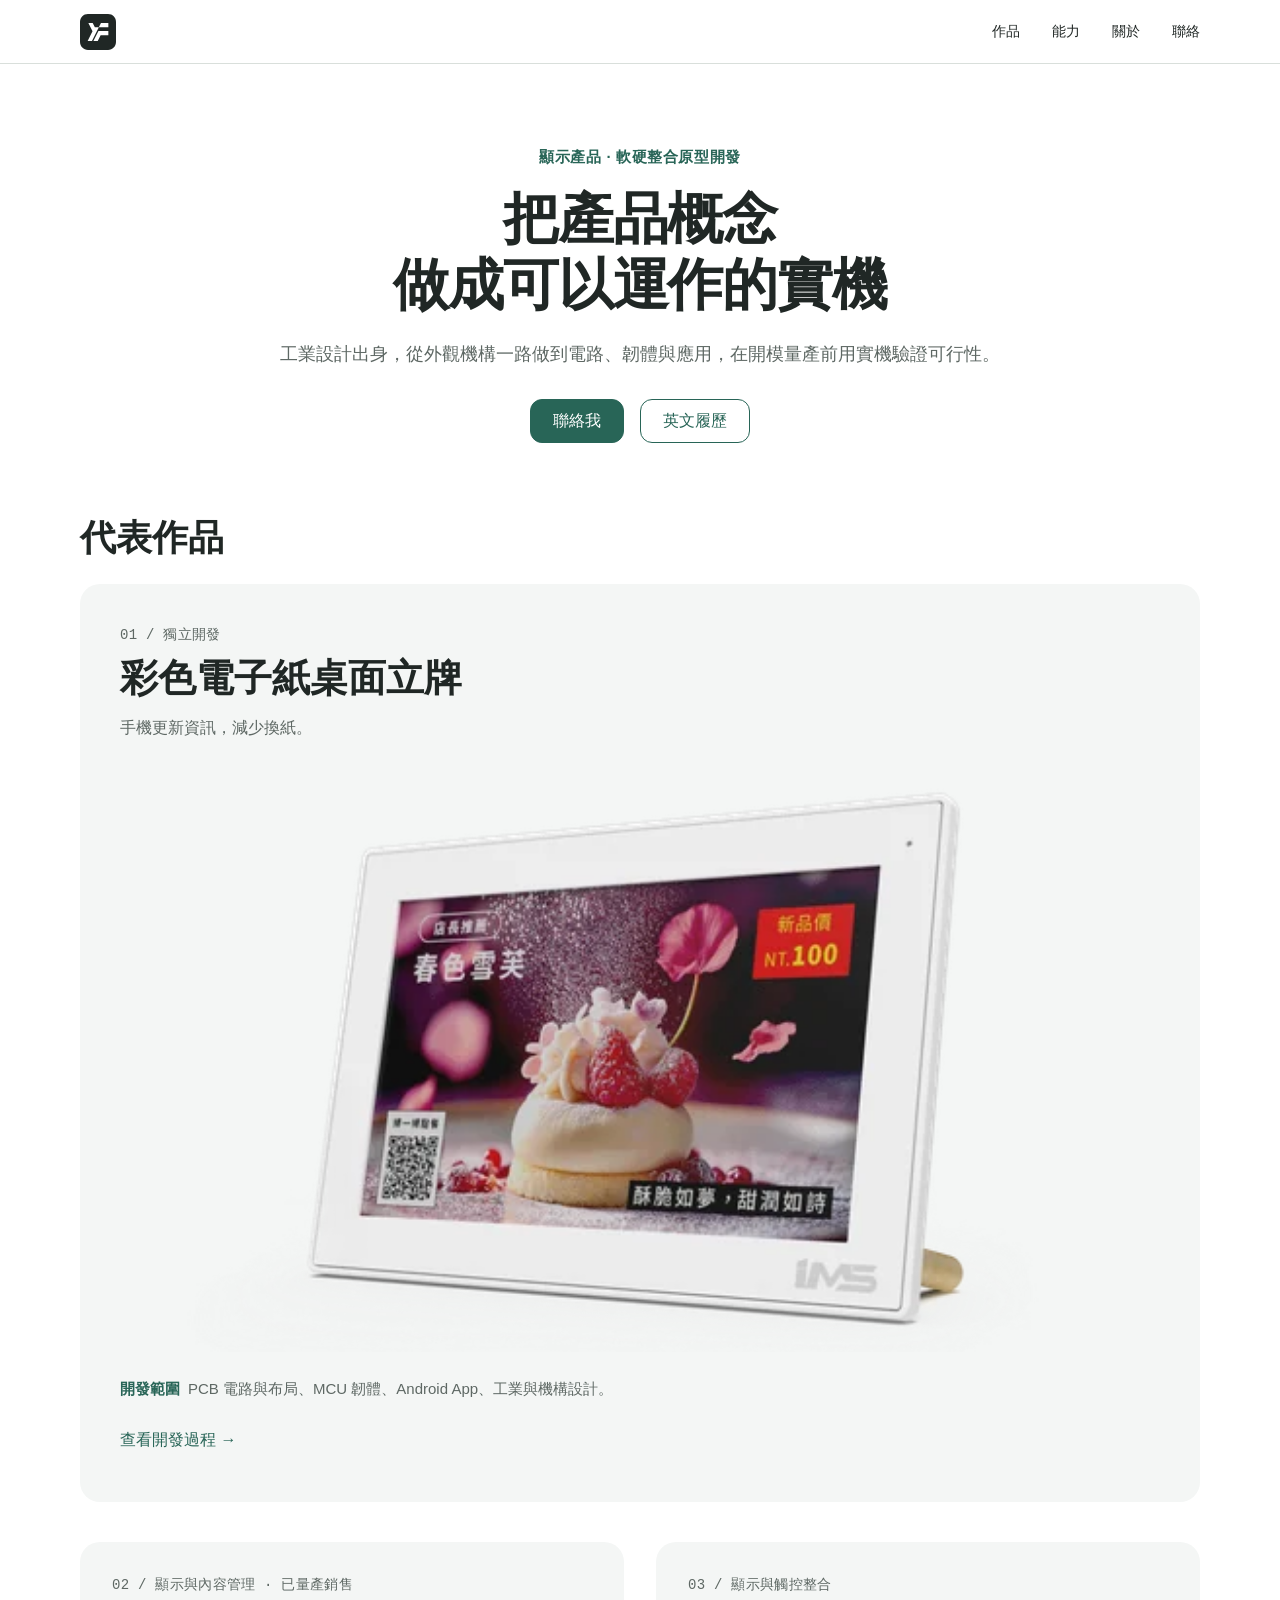
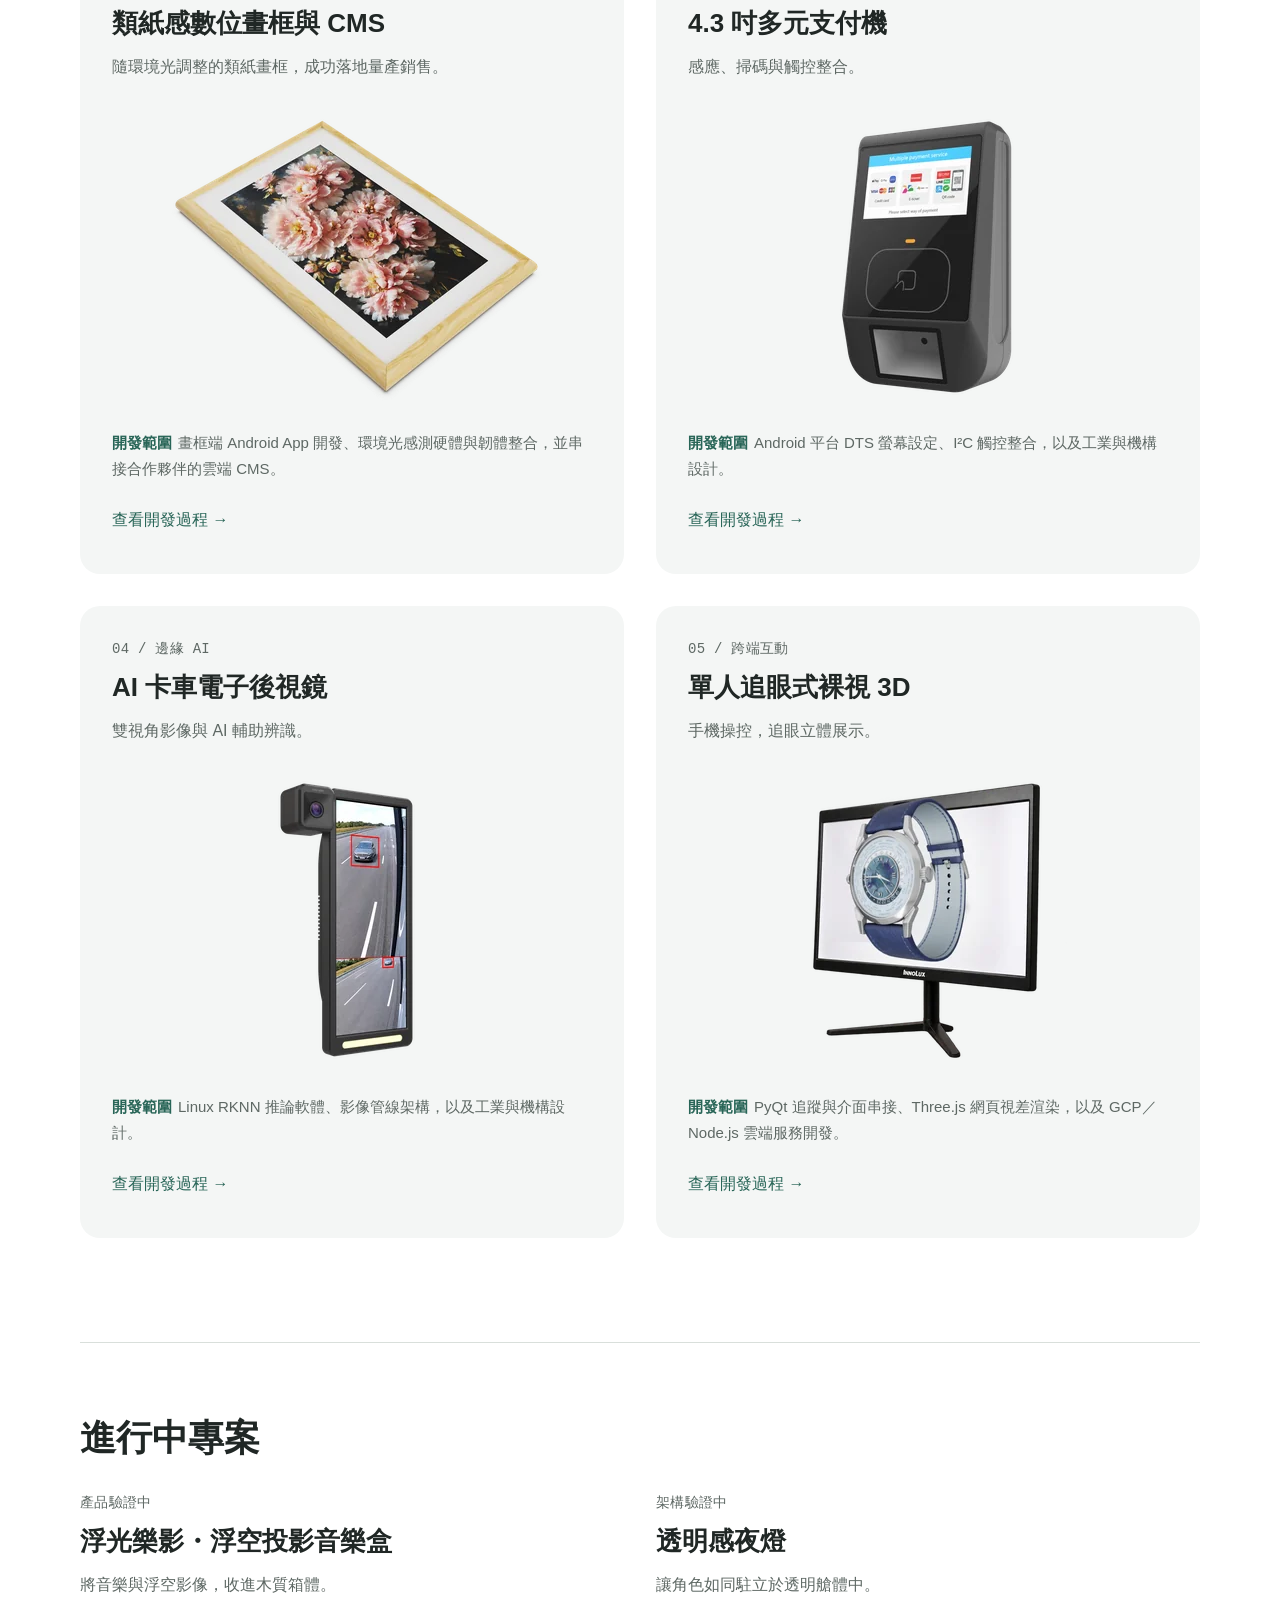
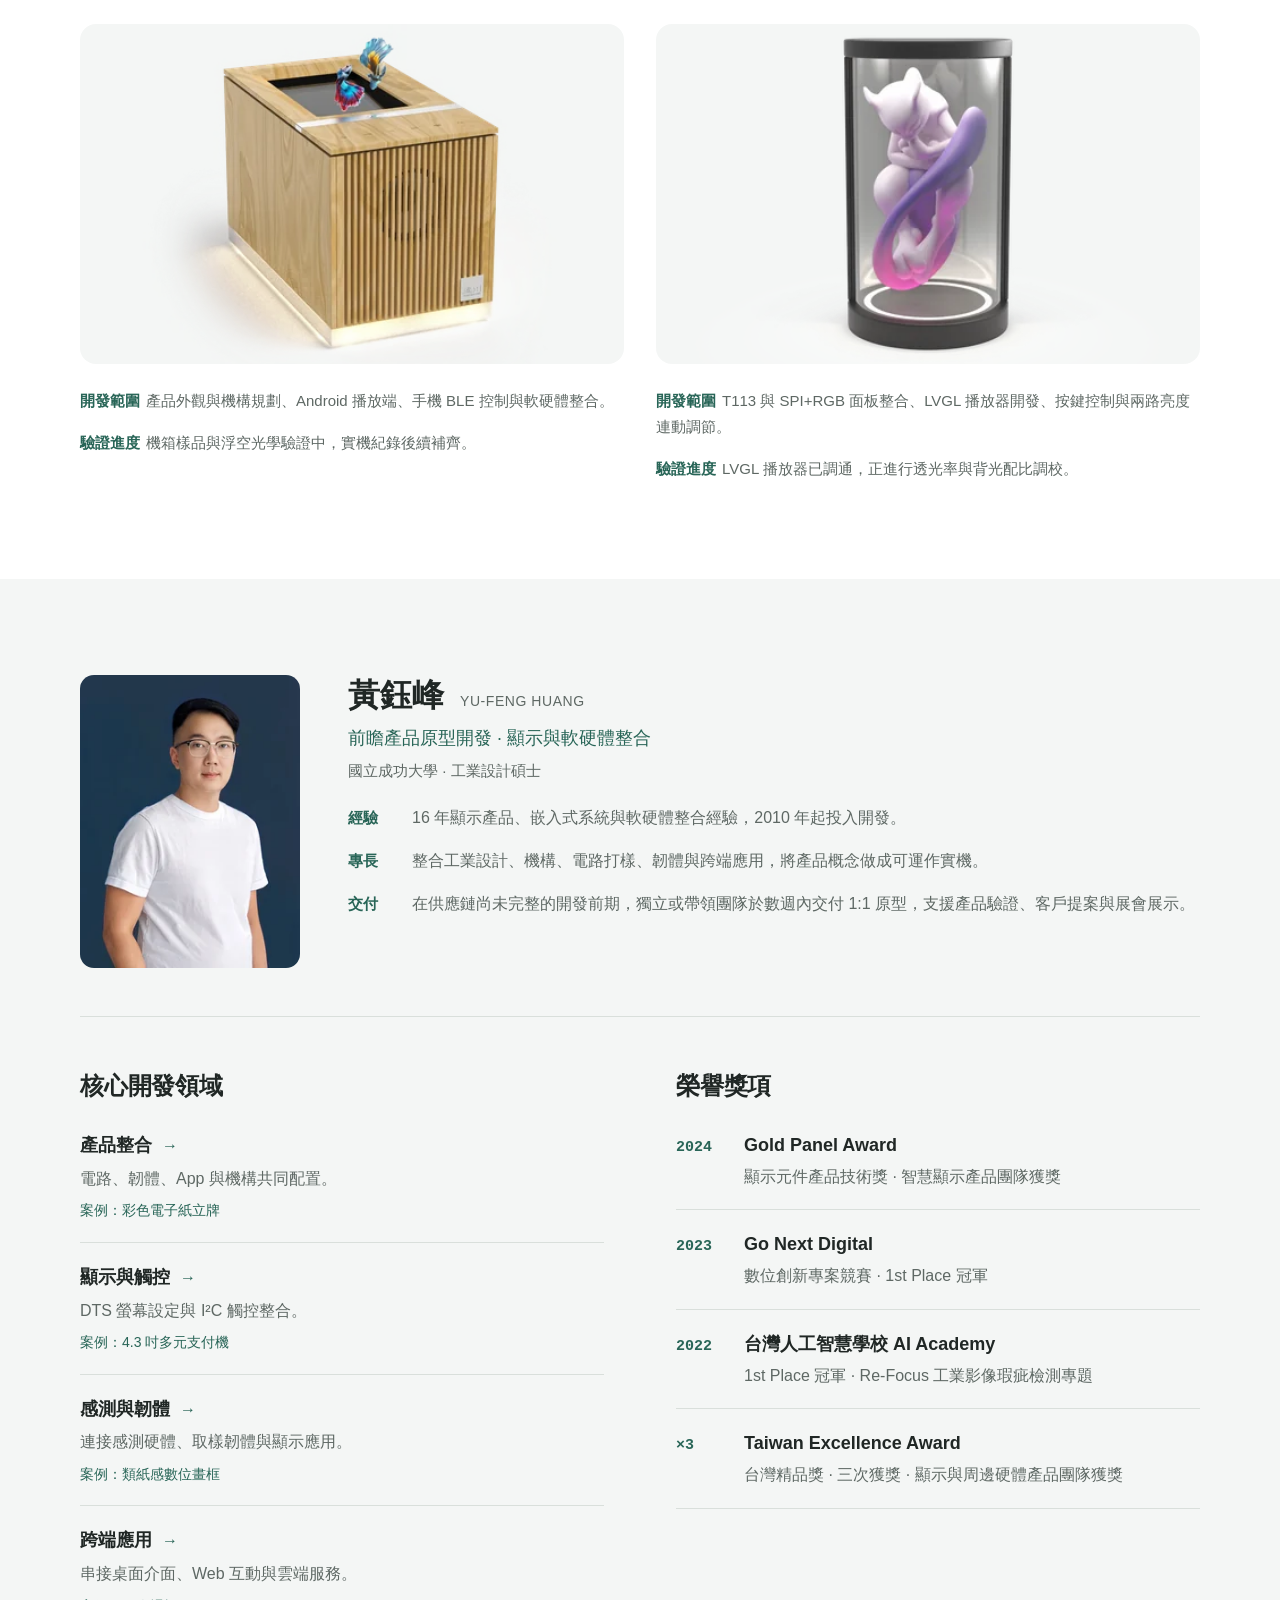
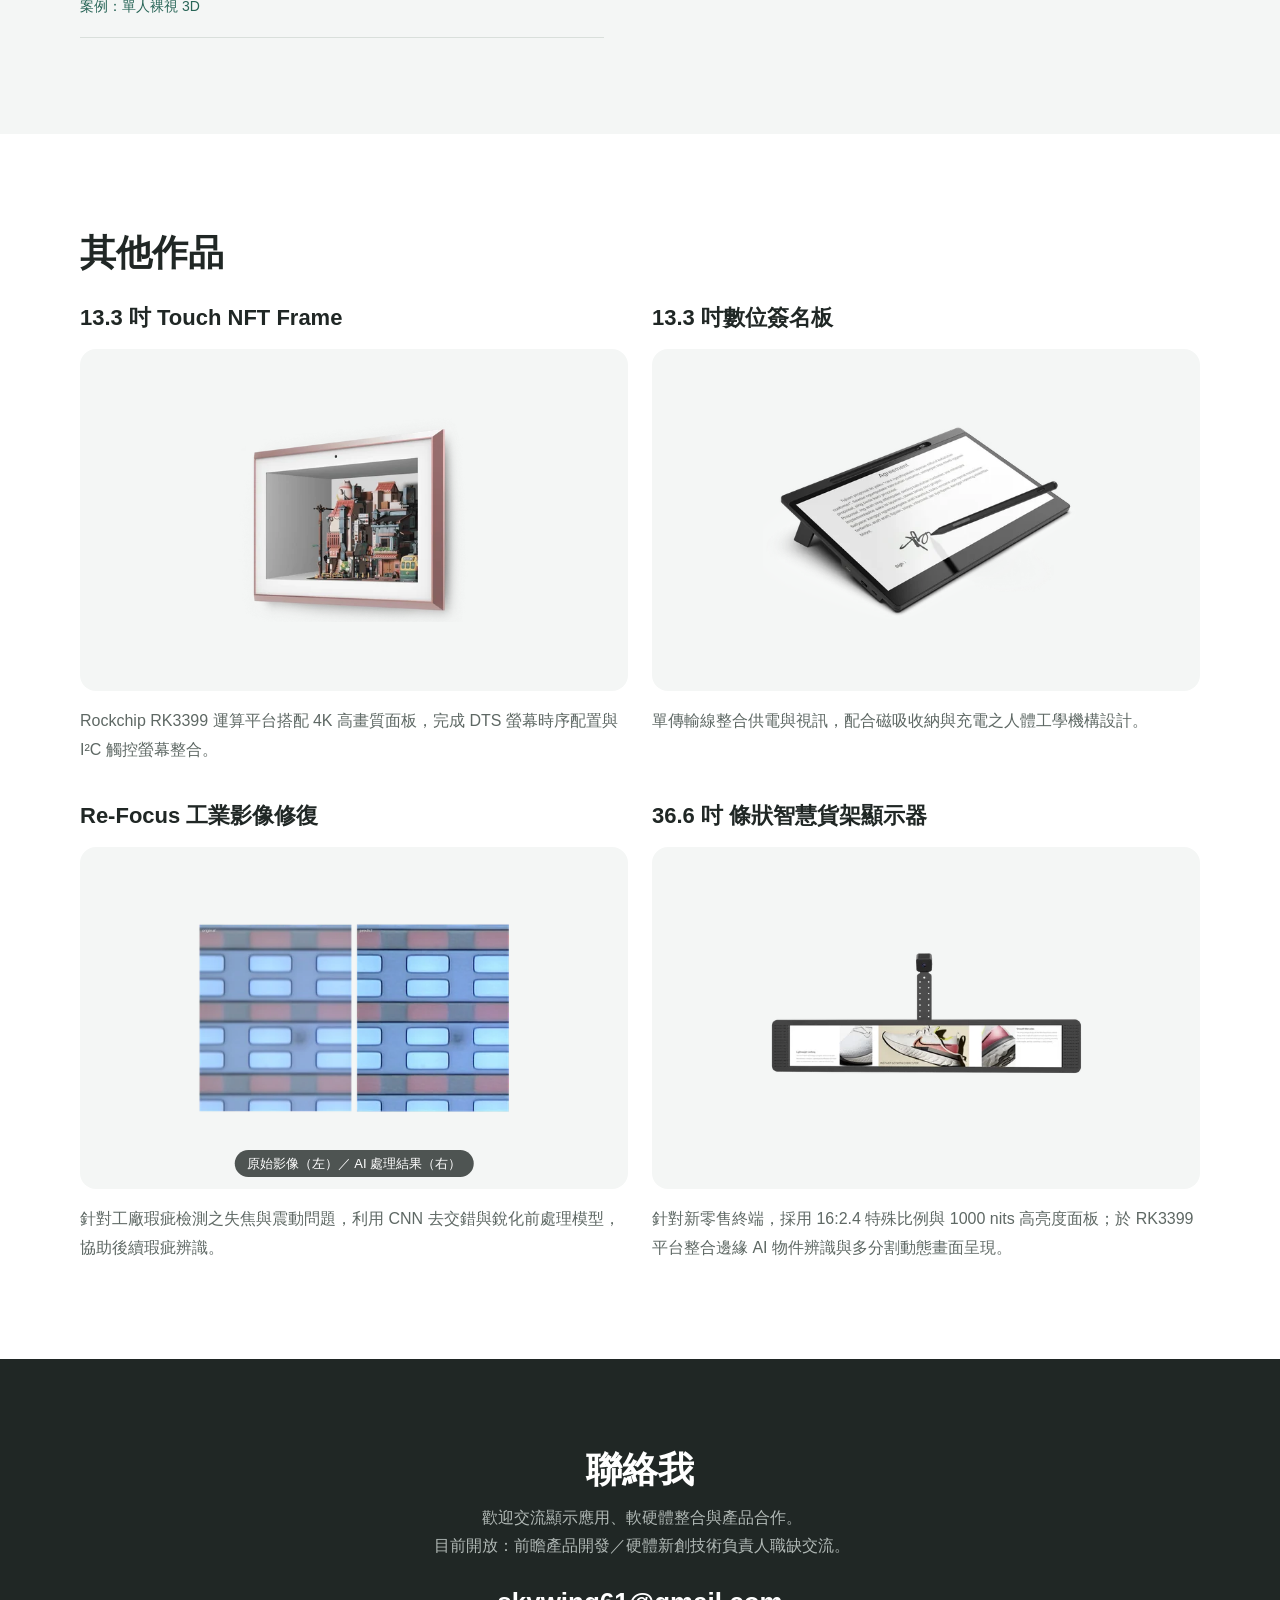
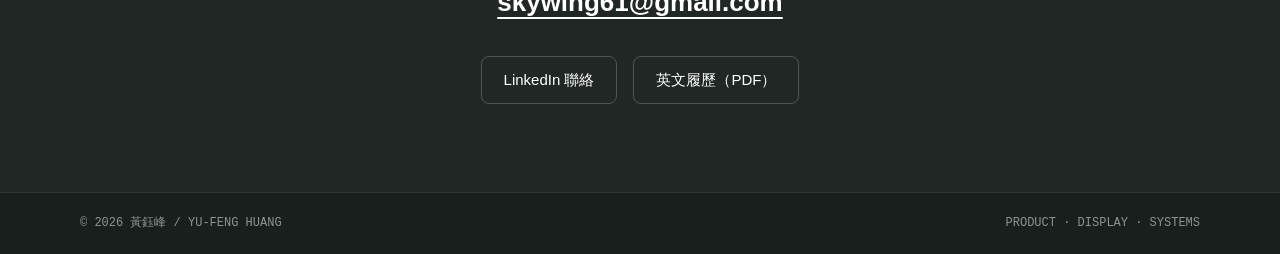
==== commit ddebec94: "refactor: design review pass on home and detail pages Layout - Loosen section spacing; render in-pro" ====
--- a/index.html
+++ b/index.html
@@ -65,7 +65,7 @@
           </p>
         </div>
         <div class="featured-media">
-          <img src="assets/images/color-epaper-sign.webp" alt="7.3 吋彩色電子紙桌面立牌正面外觀" loading="eager" srcset="assets/images/color-epaper-sign-480.webp 480w, assets/images/color-epaper-sign-800.webp 800w, assets/images/color-epaper-sign-1200.webp 1200w, assets/images/color-epaper-sign.webp 1920w" sizes="(max-width: 767px) calc(100vw - 56px), 608px" />
+          <img src="assets/images/color-epaper-sign.webp" alt="7.3 吋彩色電子紙桌面立牌正面外觀" loading="eager" srcset="assets/images/color-epaper-sign-480.webp 480w, assets/images/color-epaper-sign-800.webp 800w, assets/images/color-epaper-sign-1200.webp 1200w, assets/images/color-epaper-sign.webp 1920w" sizes="(max-width: 767px) calc(100vw - 80px), (max-width: 1216px) calc(100vw - 144px), 1040px" />
         </div>
         <div class="featured-footer">
           <p class="featured-role">
@@ -85,7 +85,7 @@
             隨環境光調整的類紙畫框，成功落地量產銷售。
           </p>
           <div class="card-media">
-            <img src="assets/images/cms-digital-frame.webp" alt="27 吋類紙感數位畫框" loading="lazy" srcset="assets/images/cms-digital-frame-480.webp 480w, assets/images/cms-digital-frame-800.webp 800w, assets/images/cms-digital-frame-1200.webp 1200w, assets/images/cms-digital-frame.webp 1920w" sizes="(max-width: 767px) 352px, 448px" />
+            <img src="assets/images/cms-digital-frame.webp" alt="27 吋類紙感數位畫框" loading="lazy" srcset="assets/images/cms-digital-frame-480.webp 480w, assets/images/cms-digital-frame-800.webp 800w, assets/images/cms-digital-frame-1200.webp 1200w, assets/images/cms-digital-frame.webp 1920w" sizes="(max-width: 767px) calc(100vw - 40px), (max-width: 900px) calc(100vw - 128px), 544px" />
           </div>
           <p class="card-role">
             <strong>開發範圍</strong>畫框端 Android App 開發、環境光感測硬體與韌體整合，並串接合作夥伴的雲端 CMS。
@@ -101,7 +101,7 @@
             感應、掃碼與觸控整合。
           </p>
           <div class="card-media">
-            <img src="assets/images/payment-terminal-hero.webp" alt="4.3 吋多元支付機產品外觀" loading="lazy" srcset="assets/images/payment-terminal-hero-480.webp 480w, assets/images/payment-terminal-hero-800.webp 800w, assets/images/payment-terminal-hero-1200.webp 1200w, assets/images/payment-terminal-hero.webp 1920w" sizes="(max-width: 767px) 352px, 448px" />
+            <img src="assets/images/payment-terminal-hero.webp" alt="4.3 吋多元支付機產品外觀" loading="lazy" srcset="assets/images/payment-terminal-hero-480.webp 480w, assets/images/payment-terminal-hero-800.webp 800w, assets/images/payment-terminal-hero-1200.webp 1200w, assets/images/payment-terminal-hero.webp 1920w" sizes="(max-width: 767px) calc(100vw - 40px), (max-width: 900px) calc(100vw - 128px), 544px" />
 
           </div>
           <p class="card-role">
@@ -118,7 +118,7 @@
             雙視角影像與 AI 輔助辨識。
           </p>
           <div class="card-media">
-            <img src="assets/images/ai-truck-emirror-hero.webp" alt="12.3 吋 AI 卡車電子後視鏡" loading="lazy" srcset="assets/images/ai-truck-emirror-hero-480.webp 480w, assets/images/ai-truck-emirror-hero-800.webp 800w, assets/images/ai-truck-emirror-hero-1200.webp 1200w, assets/images/ai-truck-emirror-hero.webp 1920w" sizes="(max-width: 767px) 352px, 448px" />
+            <img src="assets/images/ai-truck-emirror-hero.webp" alt="12.3 吋 AI 卡車電子後視鏡" loading="lazy" srcset="assets/images/ai-truck-emirror-hero-480.webp 480w, assets/images/ai-truck-emirror-hero-800.webp 800w, assets/images/ai-truck-emirror-hero-1200.webp 1200w, assets/images/ai-truck-emirror-hero.webp 1920w" sizes="(max-width: 767px) calc(100vw - 40px), (max-width: 900px) calc(100vw - 128px), 544px" />
           </div>
           <p class="card-role">
             <strong>開發範圍</strong>Linux RKNN 推論軟體、影像管線架構，以及工業與機構設計。
@@ -134,7 +134,7 @@
             手機操控，追眼立體展示。
           </p>
           <div class="card-media">
-            <img src="assets/images/glasses-free-3d-hero.webp" alt="單人追眼式裸視 3D 展示系統" loading="lazy" srcset="assets/images/glasses-free-3d-hero-480.webp 480w, assets/images/glasses-free-3d-hero-800.webp 800w, assets/images/glasses-free-3d-hero-1200.webp 1200w, assets/images/glasses-free-3d-hero.webp 1920w" sizes="(max-width: 767px) 352px, 448px" />
+            <img src="assets/images/glasses-free-3d-hero.webp" alt="單人追眼式裸視 3D 展示系統" loading="lazy" srcset="assets/images/glasses-free-3d-hero-480.webp 480w, assets/images/glasses-free-3d-hero-800.webp 800w, assets/images/glasses-free-3d-hero-1200.webp 1200w, assets/images/glasses-free-3d-hero.webp 1920w" sizes="(max-width: 767px) calc(100vw - 40px), (max-width: 900px) calc(100vw - 128px), 544px" />
           </div>
           <p class="card-role">
             <strong>開發範圍</strong>PyQt 追蹤與介面串接、Three.js 網頁視差渲染，以及 GCP／Node.js 雲端服務開發。
@@ -149,22 +149,22 @@
       <h2 class="section-title">進行中專案</h2>
       <div class="project-grid">
         <article class="project-card">
-          <span class="project-tag">進行中專案 / 產品驗證中</span>
+          <span class="project-tag">產品驗證中</span>
           <h3>浮光樂影・浮空投影音樂盒</h3>
           <p class="card-desc">將音樂與浮空影像，收進木質箱體。</p>
           <div class="card-media">
-            <img src="assets/images/tokugawa-hero.webp" alt="浮光樂影浮空投影音樂盒外觀設計渲染" loading="lazy" srcset="assets/images/tokugawa-hero-480.webp 480w, assets/images/tokugawa-hero-800.webp 800w, assets/images/tokugawa-hero-1200.webp 1200w, assets/images/tokugawa-hero.webp 1920w" sizes="(max-width: 767px) 352px, 448px" />
+            <img src="assets/images/tokugawa-hero.webp" alt="浮光樂影浮空投影音樂盒外觀設計渲染" loading="lazy" srcset="assets/images/tokugawa-hero-480.webp 480w, assets/images/tokugawa-hero-800.webp 800w, assets/images/tokugawa-hero-1200.webp 1200w, assets/images/tokugawa-hero.webp 1920w" sizes="(max-width: 767px) calc(100vw - 40px), (max-width: 900px) calc(100vw - 128px), 544px" />
           </div>
           <p class="card-role"><strong>開發範圍</strong>產品外觀與機構規劃、Android 播放端、手機 BLE 控制與軟硬體整合。</p>
           <p class="card-role"><strong>驗證進度</strong>機箱樣品與浮空光學驗證中，實機紀錄後續補齊。</p>
         </article>
 
         <article class="project-card">
-          <span class="project-tag">進行中專案 / 架構驗證中</span>
+          <span class="project-tag">架構驗證中</span>
           <h3>透明感夜燈</h3>
           <p class="card-desc">讓角色如同駐立於透明艙體中。</p>
           <div class="card-media">
-            <img src="assets/images/transparent-nightlight-hero.webp" alt="透明感夜燈外觀與圓柱透明顯示展示" loading="lazy" srcset="assets/images/transparent-nightlight-hero-480.webp 480w, assets/images/transparent-nightlight-hero-800.webp 800w, assets/images/transparent-nightlight-hero-1200.webp 1200w, assets/images/transparent-nightlight-hero.webp 1920w" sizes="(max-width: 767px) 352px, 448px" />
+            <img src="assets/images/transparent-nightlight-hero.webp" alt="透明感夜燈外觀與圓柱透明顯示展示" loading="lazy" srcset="assets/images/transparent-nightlight-hero-480.webp 480w, assets/images/transparent-nightlight-hero-800.webp 800w, assets/images/transparent-nightlight-hero-1200.webp 1200w, assets/images/transparent-nightlight-hero.webp 1920w" sizes="(max-width: 767px) calc(100vw - 40px), (max-width: 900px) calc(100vw - 128px), 544px" />
           </div>
           <p class="card-role"><strong>開發範圍</strong>T113 與 SPI+RGB 面板整合、LVGL 播放器開發、按鍵控制與兩路亮度連動調節。</p>
           <p class="card-role"><strong>驗證進度</strong>LVGL 播放器已調通，正進行透光率與背光配比調校。</p>
@@ -182,21 +182,30 @@
           </div>
           <div class="about-content">
             <div class="about-identity">
-              <span class="about-name">黃鈺峰 / YU-FENG HUANG</span>
-              <h2>以可運作實體，打通產品決策全鏈路</h2>
+              <h2>黃鈺峰 <span class="about-name">YU-FENG HUANG</span></h2>
+              <p class="about-position">前瞻產品原型開發 · 顯示與軟硬體整合</p>
+              <p class="about-background">國立成功大學 · 工業設計碩士</p>
             </div>
-            <p>
-              成大工設背景出身，深耕顯示產品、嵌入式系統與軟硬整合 16 年。核心優勢在於跨越工業設計、機構、電路打樣、嵌入式系統與跨端應用的鴻溝；擅長在缺乏完整供應鏈支持的前期階段，以高敏捷節奏獨立或帶領團隊在數週內交付 1:1 高保真可運作實體機，為新產品定義、客戶提案與展會展示提供最扎實的決策依據。
-            </p>
-            <p class="about-background">
-              國立成功大學工業設計碩士 · 2010 年起投入前瞻顯示與軟硬整合開發
-            </p>
+            <dl class="about-summary">
+              <div>
+                <dt>經驗</dt>
+                <dd>16 年顯示產品、嵌入式系統與軟硬體整合經驗，2010 年起投入開發。</dd>
+              </div>
+              <div>
+                <dt>專長</dt>
+                <dd>整合工業設計、機構、電路打樣、韌體與跨端應用，將產品概念做成可運作實機。</dd>
+              </div>
+              <div>
+                <dt>交付</dt>
+                <dd>在供應鏈尚未完整的開發前期，獨立或帶領團隊於數週內交付 1:1 原型，支援產品驗證、客戶提案與展會展示。</dd>
+              </div>
+            </dl>
           </div>
         </div>
 
         <!-- 下方雙欄：左側核心能力，右側榮譽獎項 -->
         <div class="about-details-columns">
-          <!-- 左欄：核心能力卡片群 -->
+          <!-- 左欄：核心能力與案例清單 -->
           <div class="about-column" id="capabilities">
             <h3 class="about-col-title">核心開發領域</h3>
             <div class="about-cap-list">
@@ -245,30 +254,26 @@
               <li>
                 <span class="award-year">2024</span>
                 <div class="award-info">
-                  <strong>Gold Panel Award 顯示元件產品技術獎</strong>
-                  <small>智慧顯示產品團隊獲獎</small>
-                </div>
+                  <strong>Gold Panel Award</strong>
+                  <small>顯示元件產品技術獎 · 智慧顯示產品團隊獲獎</small></div>
               </li>
               <li>
                 <span class="award-year">2023</span>
                 <div class="award-info">
-                  <strong>Go Next Digital — 1st Place 冠軍</strong>
-                  <small>數位創新專案競賽</small>
-                </div>
+                  <strong>Go Next Digital</strong>
+                  <small>數位創新專案競賽 · 1st Place 冠軍</small></div>
               </li>
               <li>
                 <span class="award-year">2022</span>
                 <div class="award-info">
-                  <strong>台灣人工智慧學校 AI Academy — 1st Place 冠軍</strong>
-                  <small>Re-Focus 工業影像瑕疵檢測專題</small>
-                </div>
+                  <strong>台灣人工智慧學校 AI Academy</strong>
+                  <small>1st Place 冠軍 · Re-Focus 工業影像瑕疵檢測專題</small></div>
               </li>
               <li>
                 <span class="award-year">×3</span>
                 <div class="award-info">
-                  <strong>Taiwan Excellence Award 台灣精品獎（三次獲獎）</strong>
-                  <small>顯示與周邊硬體產品團隊獲獎</small>
-                </div>
+                  <strong>Taiwan Excellence Award</strong>
+                  <small>台灣精品獎 · 三次獲獎 · 顯示與周邊硬體產品團隊獲獎</small></div>
               </li>
             </ul>
           </div>
@@ -285,7 +290,7 @@
         <article class="more-card">
           <h4>13.3 吋 Touch NFT Frame</h4>
           <div class="more-media">
-            <img src="assets/images/nft-frame-hero.webp" alt="13.3 吋 Touch NFT Frame 外觀展示" loading="lazy" srcset="assets/images/nft-frame-hero-480.webp 480w, assets/images/nft-frame-hero-800.webp 800w, assets/images/nft-frame-hero-1200.webp 1200w, assets/images/nft-frame-hero.webp 1920w" sizes="(max-width: 767px) 352px, 448px" />
+            <img src="assets/images/nft-frame-hero.webp" alt="13.3 吋 Touch NFT Frame 外觀展示" loading="lazy" srcset="assets/images/nft-frame-hero-480.webp 480w, assets/images/nft-frame-hero-800.webp 800w, assets/images/nft-frame-hero-1200.webp 1200w, assets/images/nft-frame-hero.webp 1920w" sizes="(max-width: 767px) calc(100vw - 40px), (max-width: 900px) calc(100vw - 128px), 544px" />
           </div>
           <p>
             Rockchip RK3399 運算平台搭配 4K 高畫質面板，完成 DTS 螢幕時序配置與 I²C 觸控螢幕整合。
@@ -296,7 +301,7 @@
         <article class="more-card">
           <h4>13.3 吋數位簽名板</h4>
           <div class="more-media">
-            <img src="assets/images/signature-pad-hero.webp" alt="13.3 吋數位簽名板產品外觀與人體工學筆槽" loading="lazy" srcset="assets/images/signature-pad-hero-480.webp 480w, assets/images/signature-pad-hero-800.webp 800w, assets/images/signature-pad-hero-1200.webp 1200w, assets/images/signature-pad-hero.webp 1920w" sizes="(max-width: 767px) 352px, 448px" />
+            <img src="assets/images/signature-pad-hero.webp" alt="13.3 吋數位簽名板產品外觀與人體工學筆槽" loading="lazy" srcset="assets/images/signature-pad-hero-480.webp 480w, assets/images/signature-pad-hero-800.webp 800w, assets/images/signature-pad-hero-1200.webp 1200w, assets/images/signature-pad-hero.webp 1920w" sizes="(max-width: 767px) calc(100vw - 40px), (max-width: 900px) calc(100vw - 128px), 544px" />
           </div>
           <p>
             單傳輸線整合供電與視訊，配合磁吸收納與充電之人體工學機構設計。
@@ -308,9 +313,9 @@
         <article class="more-card">
           <h4>Re-Focus 工業影像修復</h4>
           <div class="more-media">
-            <img src="assets/images/refocus-compare.webp" alt="Re-Focus 模糊圖樣與 AI 處理後圖樣比較" loading="lazy" srcset="assets/images/refocus-compare-480.webp 480w, assets/images/refocus-compare-800.webp 800w, assets/images/refocus-compare-1200.webp 1200w, assets/images/refocus-compare.webp 1920w" sizes="(max-width: 767px) 352px, 448px" />
-          </div>
-          <div class="more-caption">原始影像（左）／ AI 處理結果（右）</div>
+            <img src="assets/images/refocus-compare.webp" alt="Re-Focus 模糊圖樣與 AI 處理後圖樣比較" loading="lazy" srcset="assets/images/refocus-compare-480.webp 480w, assets/images/refocus-compare-800.webp 800w, assets/images/refocus-compare-1200.webp 1200w, assets/images/refocus-compare.webp 1920w" sizes="(max-width: 767px) calc(100vw - 40px), (max-width: 900px) calc(100vw - 128px), 544px" />
+            <span class="more-caption">原始影像（左）／ AI 處理結果（右）</span>
+          </div>
           <p>
             針對工廠瑕疵檢測之失焦與震動問題，利用 CNN 去交錯與銳化前處理模型，協助後續瑕疵辨識。
           </p>
@@ -320,7 +325,7 @@
         <article class="more-card">
           <h4>36.6 吋 條狀智慧貨架顯示器</h4>
           <div class="more-media">
-            <img src="assets/images/smart-shelf-hero.webp" alt="36.6 吋條狀智慧貨架顯示器外觀與多分割畫面展示" loading="lazy" srcset="assets/images/smart-shelf-hero-480.webp 480w, assets/images/smart-shelf-hero-800.webp 800w, assets/images/smart-shelf-hero-1200.webp 1200w, assets/images/smart-shelf-hero.webp 1920w" sizes="(max-width: 767px) 352px, 448px" />
+            <img src="assets/images/smart-shelf-hero.webp" alt="36.6 吋條狀智慧貨架顯示器外觀與多分割畫面展示" loading="lazy" srcset="assets/images/smart-shelf-hero-480.webp 480w, assets/images/smart-shelf-hero-800.webp 800w, assets/images/smart-shelf-hero-1200.webp 1200w, assets/images/smart-shelf-hero.webp 1920w" sizes="(max-width: 767px) calc(100vw - 40px), (max-width: 900px) calc(100vw - 128px), 544px" />
           </div>
           <p>
             針對新零售終端，採用 16:2.4 特殊比例與 1000 nits 高亮度面板；於 RK3399 平台整合邊緣 AI 物件辨識與多分割動態畫面呈現。
@@ -336,8 +341,8 @@
       <div class="page">
         <h2>聯絡我</h2>
         <p class="contact-sub">
-          歡迎交流顯示應用、軟硬體整合與產品合作。<br />
-          目前開放：前瞻產品開發／硬體新創技術負責人職缺交流。
+          歡迎交流顯示應用、軟硬體整合與產品合作<span class="hang">。</span><br />
+          目前開放：前瞻產品開發／硬體新創技術負責人職缺交流<span class="hang">。</span>
         </p>
         <a class="contact-email" href="mailto:skywing61@gmail.com">skywing61@gmail.com</a>
         <div class="contact-actions">
--- a/style.css
+++ b/style.css
@@ -8,6 +8,7 @@
   --bg: #ffffff;
   --surface: #f4f6f5;
   --text-main: #202725;
+  --text-body: #303a35;
   --text-sub: #5e6864;
   --line: #d9dfdb;
   --accent: #286557;
@@ -16,7 +17,7 @@
 
   /* Sizing & Layout */
   --page-max: 1120px;
-  --text-max: 720px;
+  --text-max: 740px;
   --stage-max: 1040px;
 
   /* Typography Stacks (No serif) */
@@ -548,7 +549,7 @@
   grid-template-columns: 190px 1fr;
   gap: 36px;
   align-items: flex-start;
-  padding-bottom: 56px;
+  padding-bottom: 32px;
   border-bottom: 1px solid var(--line);
 }
 
@@ -573,12 +574,11 @@
 
 .about-name {
   font-size: 14px;
-  font-weight: 600;
-  font-family: var(--mono);
-  letter-spacing: 0.06em;
-  color: var(--accent);
-  display: block;
-  margin-bottom: 8px;
+  font-weight: 500;
+  font-family: var(--sans);
+  letter-spacing: 0.04em;
+  color: var(--text-sub);
+  display: inline-block;
 }
 
 .about-content h2 {
@@ -587,6 +587,45 @@
   line-height: 1.3;
   color: var(--text-main);
   margin-bottom: 0;
+  display: flex;
+  flex-wrap: wrap;
+  align-items: baseline;
+  gap: 8px 16px;
+}
+
+.about-content .about-position {
+  margin: 8px 0 0;
+  font-size: 18px;
+  font-weight: 500;
+  line-height: 1.6;
+  color: var(--accent);
+}
+
+.about-summary {
+  display: grid;
+  gap: 14px;
+  margin: 24px 0 20px;
+  font-size: 16px;
+  line-height: 1.8;
+  color: var(--text-sub);
+}
+
+.about-summary > div {
+  display: grid;
+  grid-template-columns: 48px minmax(0, 1fr);
+  gap: 16px;
+  align-items: baseline;
+}
+
+.about-summary dt {
+  font-size: 15px;
+  font-weight: 600;
+  color: var(--accent);
+}
+
+.about-summary dd {
+  font-weight: 400;
+  overflow-wrap: break-word;
 }
 
 .about-content p {
@@ -605,9 +644,9 @@
 /* 雙欄並列：左側能力、右側榮譽 */
 .about-details-columns {
   display: grid;
-  grid-template-columns: 1fr 1fr;
-  gap: 56px;
-  padding-top: 56px;
+  grid-template-columns: minmax(0, 1fr) minmax(0, 1fr);
+  gap: 48px;
+  padding-top: 32px;
 }
 
 .about-column {
@@ -623,34 +662,43 @@
   letter-spacing: -0.01em;
 }
 
-/* 核心能力：精緻白底微圓角卡片群 */
+/* Core capabilities use the same open list treatment as the awards. */
 .about-cap-list {
   display: flex;
   flex-direction: column;
-  gap: 16px;
+  gap: 0;
 }
 
 .about-cap-card {
   display: flex;
   flex-direction: column;
-  padding: 20px 22px;
-  background: #ffffff;
-  border-radius: 12px;
-  border: 1px solid rgba(217, 223, 219, 0.6);
+  padding: 18px 0;
+  background: transparent;
+  border-radius: 0;
+  border: 0;
+  border-bottom: 1px solid var(--line);
   text-decoration: none;
-  transition: transform 0.2s ease, border-color 0.2s ease, box-shadow 0.2s ease;
+  transition: border-color 0.2s ease;
+}
+
+.about-cap-card:first-child {
+  padding-top: 0;
 }
 
 .about-cap-card:hover {
-  transform: translateY(-2px);
   border-color: var(--accent);
-  box-shadow: 0 6px 16px rgba(0, 0, 0, 0.04);
+}
+
+.about-cap-card:hover .card-title {
+  color: var(--accent);
 }
 
 .about-cap-card .card-head {
   display: flex;
-  justify-content: space-between;
-  align-items: center;
+  justify-content: flex-start;
+  align-items: baseline;
+  gap: 10px;
+  line-height: 1.6;
   margin-bottom: 6px;
 }
 
@@ -720,18 +768,21 @@
   display: flex;
   flex-direction: column;
   gap: 4px;
+  min-width: 0;
+  overflow-wrap: break-word;
 }
 
 .about-awards-list .award-info strong {
-  font-size: 16px;
+  font-size: 18px;
   font-weight: 600;
   color: var(--text-main);
-  line-height: 1.4;
+  line-height: 1.6;
 }
 
 .about-awards-list .award-info small {
   font-size: 14px;
   color: var(--text-sub);
+  line-height: 1.6;
 }
 
 /* ==========================================================================
@@ -1778,7 +1829,7 @@
   .about-details-columns {
     grid-template-columns: 1fr;
     gap: 40px;
-    padding-top: 40px;
+    padding-top: 32px;
   }
 
   .about-col-title {
@@ -1973,3 +2024,386 @@
   width: 100%;
   text-wrap: wrap;
 }
+
+/* Dark headings, regular gray descriptions, and accent-colored scope labels. */
+.hero-intro,
+.featured-desc,
+.project-card .card-desc,
+.about-content p,
+.more-card p {
+  font-size: 16px;
+  line-height: 1.8;
+  font-weight: 400;
+  color: var(--text-sub);
+}
+
+.hero-intro {
+  font-size: 18px;
+}
+
+.featured-role,
+.project-card .card-role {
+  font-size: 15px;
+  line-height: 1.75;
+  color: var(--text-sub);
+}
+
+.featured-role strong,
+.project-card .card-role strong {
+  font-weight: 700;
+  color: var(--accent);
+}
+
+.project-tag {
+  font-size: 14px;
+  line-height: 1.6;
+  letter-spacing: 0.02em;
+  font-weight: 500;
+  color: var(--text-sub);
+}
+
+.project-card h3 {
+  font-size: 26px;
+  line-height: 1.4;
+  margin-bottom: 12px;
+}
+
+.featured-desc,
+.featured-role,
+.about-content > p {
+  max-width: none;
+}
+
+.about-content .about-background {
+  margin-bottom: 0;
+  font-size: 14px;
+  color: var(--text-sub);
+}
+
+.about-cap-card .card-desc,
+.about-awards-list .award-info small {
+  font-size: 16px;
+  line-height: 1.6;
+  font-weight: 400;
+  color: var(--text-sub);
+}
+
+.about-cap-card .card-title,
+.about-awards-list .award-info strong {
+  font-size: 18px;
+  font-weight: 600;
+  line-height: 1.6;
+  color: var(--text-main);
+}
+
+.about-cap-card .card-example {
+  font-family: var(--sans);
+  font-size: 14px;
+  line-height: 1.6;
+}
+
+/* Shared tracks align independent lists even when award descriptions wrap. */
+@supports (grid-template-rows: subgrid) {
+  @media (min-width: 901px) {
+    .about-details-columns {
+      grid-template-rows: auto repeat(4, auto);
+      row-gap: 0;
+    }
+
+    .about-column {
+      display: grid;
+      grid-row: span 5;
+      grid-template-rows: subgrid;
+      min-width: 0;
+    }
+
+    .about-cap-list,
+    .about-awards-list {
+      display: grid;
+      grid-row: 2 / span 4;
+      grid-template-rows: subgrid;
+    }
+
+    .about-cap-card,
+    .about-awards-list li {
+      padding: 18px 0;
+    }
+
+    .about-cap-card:first-child,
+    .about-awards-list li:first-child {
+      padding-top: 0;
+    }
+  }
+}
+
+.section-title {
+  margin-bottom: 24px;
+}
+
+@media (max-width: 900px) {
+  .project-grid,
+  .about-details-columns,
+  .more-grid {
+    grid-template-columns: 1fr;
+  }
+}
+
+@media (max-width: 767px) {
+  .page,
+  footer .footer-inner {
+    width: calc(100% - 40px);
+  }
+
+  .featured-desc,
+  .project-card .card-desc,
+  .about-content p,
+  .more-card p {
+    font-size: 16px;
+  }
+
+  .hero-intro {
+    font-size: 17px;
+  }
+
+  .project-card h3 {
+    font-size: 23px;
+  }
+
+  .section-title {
+    margin-bottom: 20px;
+  }
+}
+
+/* ==========================================================================
+   Layout refinement: spacing, card media ratios, section rhythm
+   ========================================================================== */
+
+/* 1. Looser section rhythm */
+.section {
+  padding: 80px 0;
+}
+
+#projects.section {
+  padding-top: 72px;
+}
+
+.project-grid {
+  gap: 32px;
+}
+
+.about-section {
+  padding: 96px 0;
+}
+
+.more-section {
+  padding: 96px 0;
+}
+
+.contact-section {
+  padding: 88px 0;
+}
+
+/* In-progress projects: open layout so they read as work in flight */
+#in-progress.section {
+  border-top: 1px solid var(--line);
+  margin-top: 24px;
+  padding-top: 72px;
+}
+
+#in-progress .project-card {
+  background: transparent;
+  padding: 0;
+  border-radius: 0;
+}
+
+#in-progress .project-card .card-media {
+  background: var(--surface);
+  border-radius: 16px;
+}
+
+/* 2. Consistent media ratios; images are always shown whole (no cropping) */
+.featured-media {
+  height: auto;
+  aspect-ratio: 16 / 9;
+}
+
+.featured-media img {
+  width: 100%;
+  height: 100%;
+  max-width: none;
+  max-height: none;
+  object-fit: contain;
+}
+
+.project-card .card-media {
+  height: auto;
+  aspect-ratio: 16 / 10;
+}
+
+.project-card .card-media img {
+  width: 100%;
+  height: 100%;
+  max-width: none;
+  max-height: none;
+  object-fit: contain;
+}
+
+/* 5. About: back to white, separated by hairlines */
+.about-section {
+  background: var(--bg);
+  border-top: 1px solid var(--line);
+  border-bottom: 1px solid var(--line);
+}
+
+.about-details-columns {
+  padding-top: 48px;
+  column-gap: 64px;
+}
+
+@media (max-width: 767px) {
+  .section {
+    padding: 56px 0;
+  }
+
+  #projects.section,
+  #in-progress.section {
+    padding-top: 48px;
+  }
+
+  .about-section,
+  .more-section {
+    padding: 56px 0;
+  }
+
+  .contact-section {
+    padding: 56px 0;
+  }
+
+  .featured-media {
+    aspect-ratio: 16 / 10;
+  }
+
+  .project-card .card-media,
+  #in-progress .project-card .card-media {
+    height: auto;
+  }
+}
+
+/* ==========================================================================
+   About: grey band, larger portrait, independent column rhythm
+   ========================================================================== */
+
+.about-section {
+  background: var(--surface);
+  border-top: 0;
+  border-bottom: 0;
+}
+
+.about-grid {
+  grid-template-columns: 220px minmax(0, 1fr);
+  gap: 48px;
+  padding-bottom: 48px;
+}
+
+.about-photo {
+  width: 220px;
+}
+
+.about-content .about-background {
+  margin-top: 4px;
+  font-size: 15px;
+}
+
+.about-summary {
+  margin: 20px 0 0;
+}
+
+/* Columns flow naturally; no forced row alignment between the two lists */
+.about-details-columns {
+  grid-template-rows: none;
+  align-items: start;
+  padding-top: 48px;
+  column-gap: 72px;
+}
+
+.about-column {
+  display: flex;
+  grid-row: auto;
+  grid-template-rows: none;
+}
+
+.about-cap-list,
+.about-awards-list {
+  display: flex;
+  flex-direction: column;
+  grid-row: auto;
+  grid-template-rows: none;
+}
+
+.about-cap-card,
+.about-awards-list li {
+  padding: 20px 0;
+}
+
+.about-cap-card:first-child,
+.about-awards-list li:first-child {
+  padding-top: 0;
+}
+
+.about-awards-list .award-info small {
+  line-height: 1.6;
+}
+
+@media (max-width: 767px) {
+  .about-grid {
+    gap: 20px;
+    padding-bottom: 32px;
+  }
+
+  .about-photo {
+    width: 110px;
+  }
+}
+
+/* ==========================================================================
+   Design review fixes
+   ========================================================================== */
+
+/* Hero intro: wide enough that it never splits a word like 韌體 across lines */
+.hero-intro {
+  max-width: 840px;
+}
+
+/* Re-Focus caption sits on the image so both "other work" descriptions align */
+.more-media {
+  position: relative;
+}
+
+.more-media .more-caption {
+  position: absolute;
+  left: 50%;
+  bottom: 12px;
+  transform: translateX(-50%);
+  padding: 4px 12px;
+  border-radius: 999px;
+  background: rgba(32, 39, 37, 0.78);
+  color: #ffffff;
+  font-size: 13px;
+  line-height: 1.5;
+  white-space: nowrap;
+}
+
+/* Breadcrumb links: comfortable tap target */
+.crumbs a {
+  display: inline-block;
+  padding: 10px 0;
+}
+
+.crumbs {
+  padding: 18px 0 8px;
+}
+
+/* Hang full-width punctuation so centred lines are optically centred */
+.hang {
+  margin-right: -0.3em;
+}
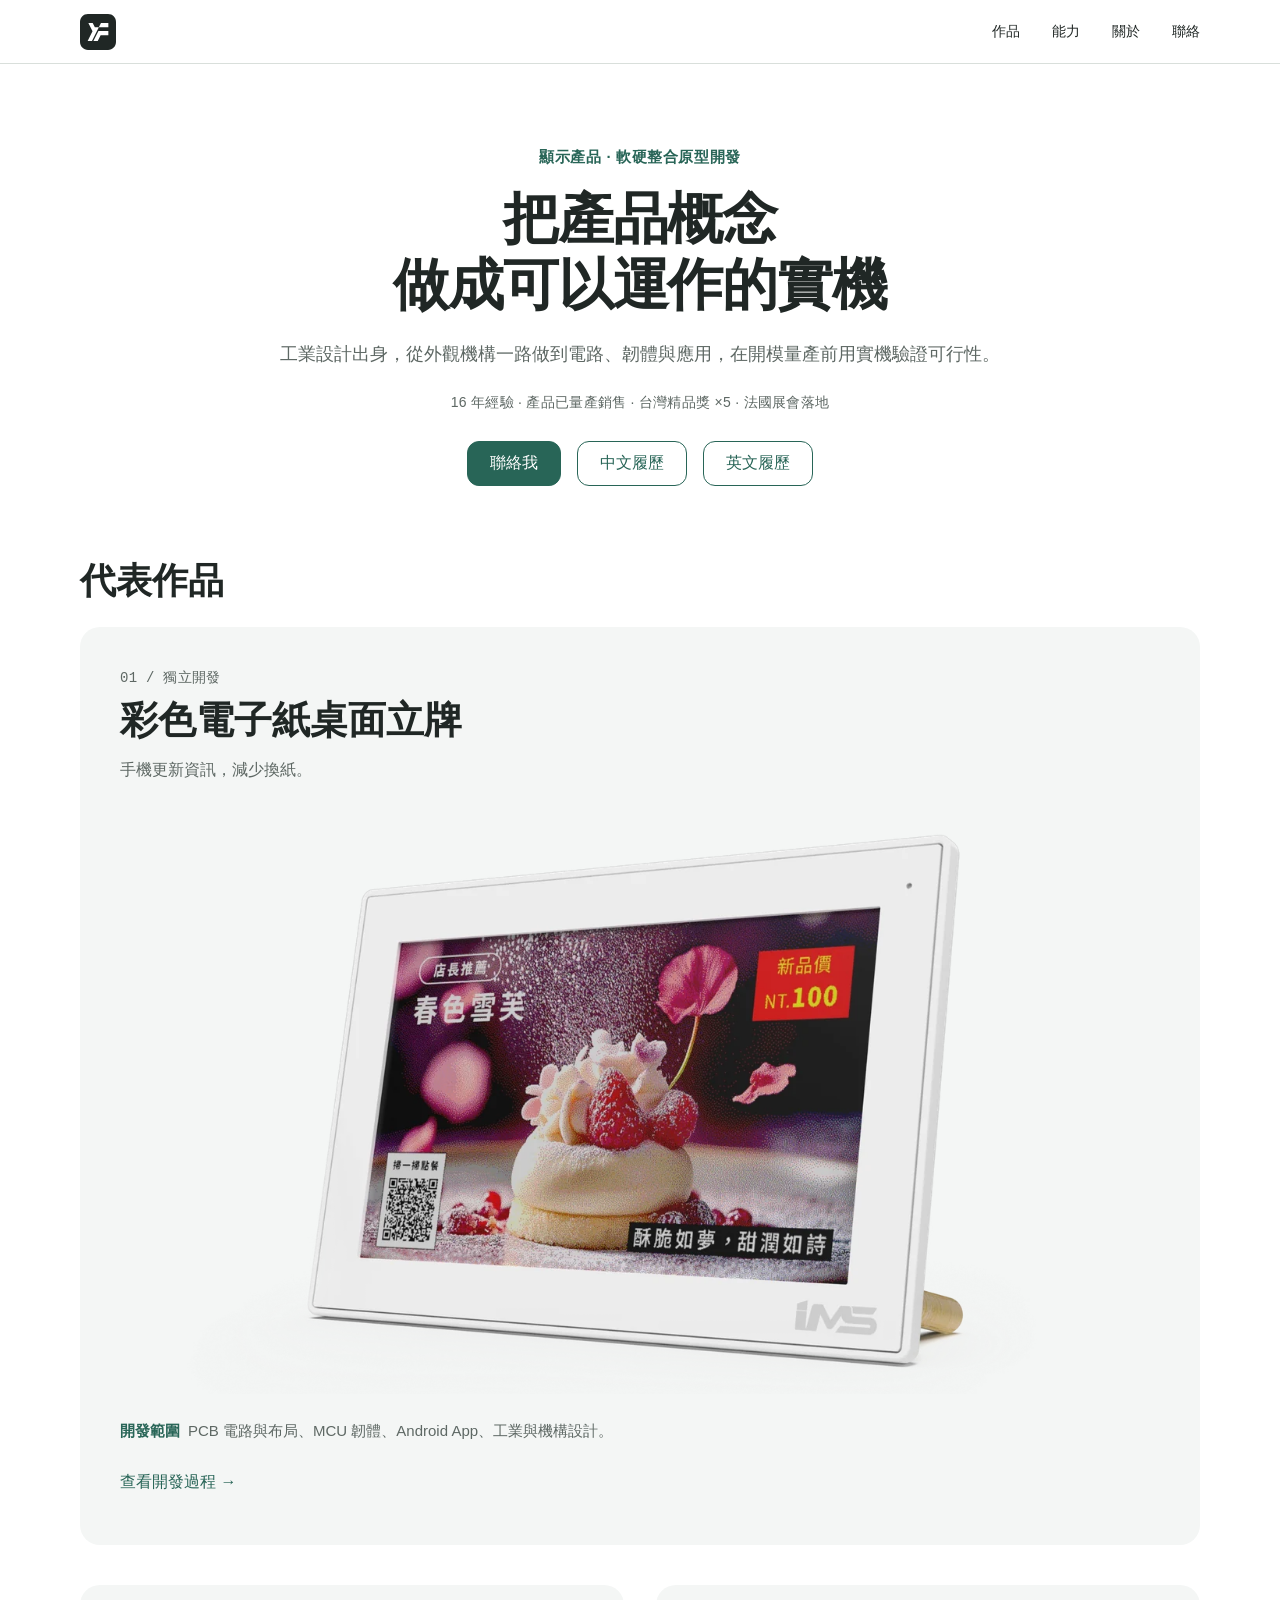
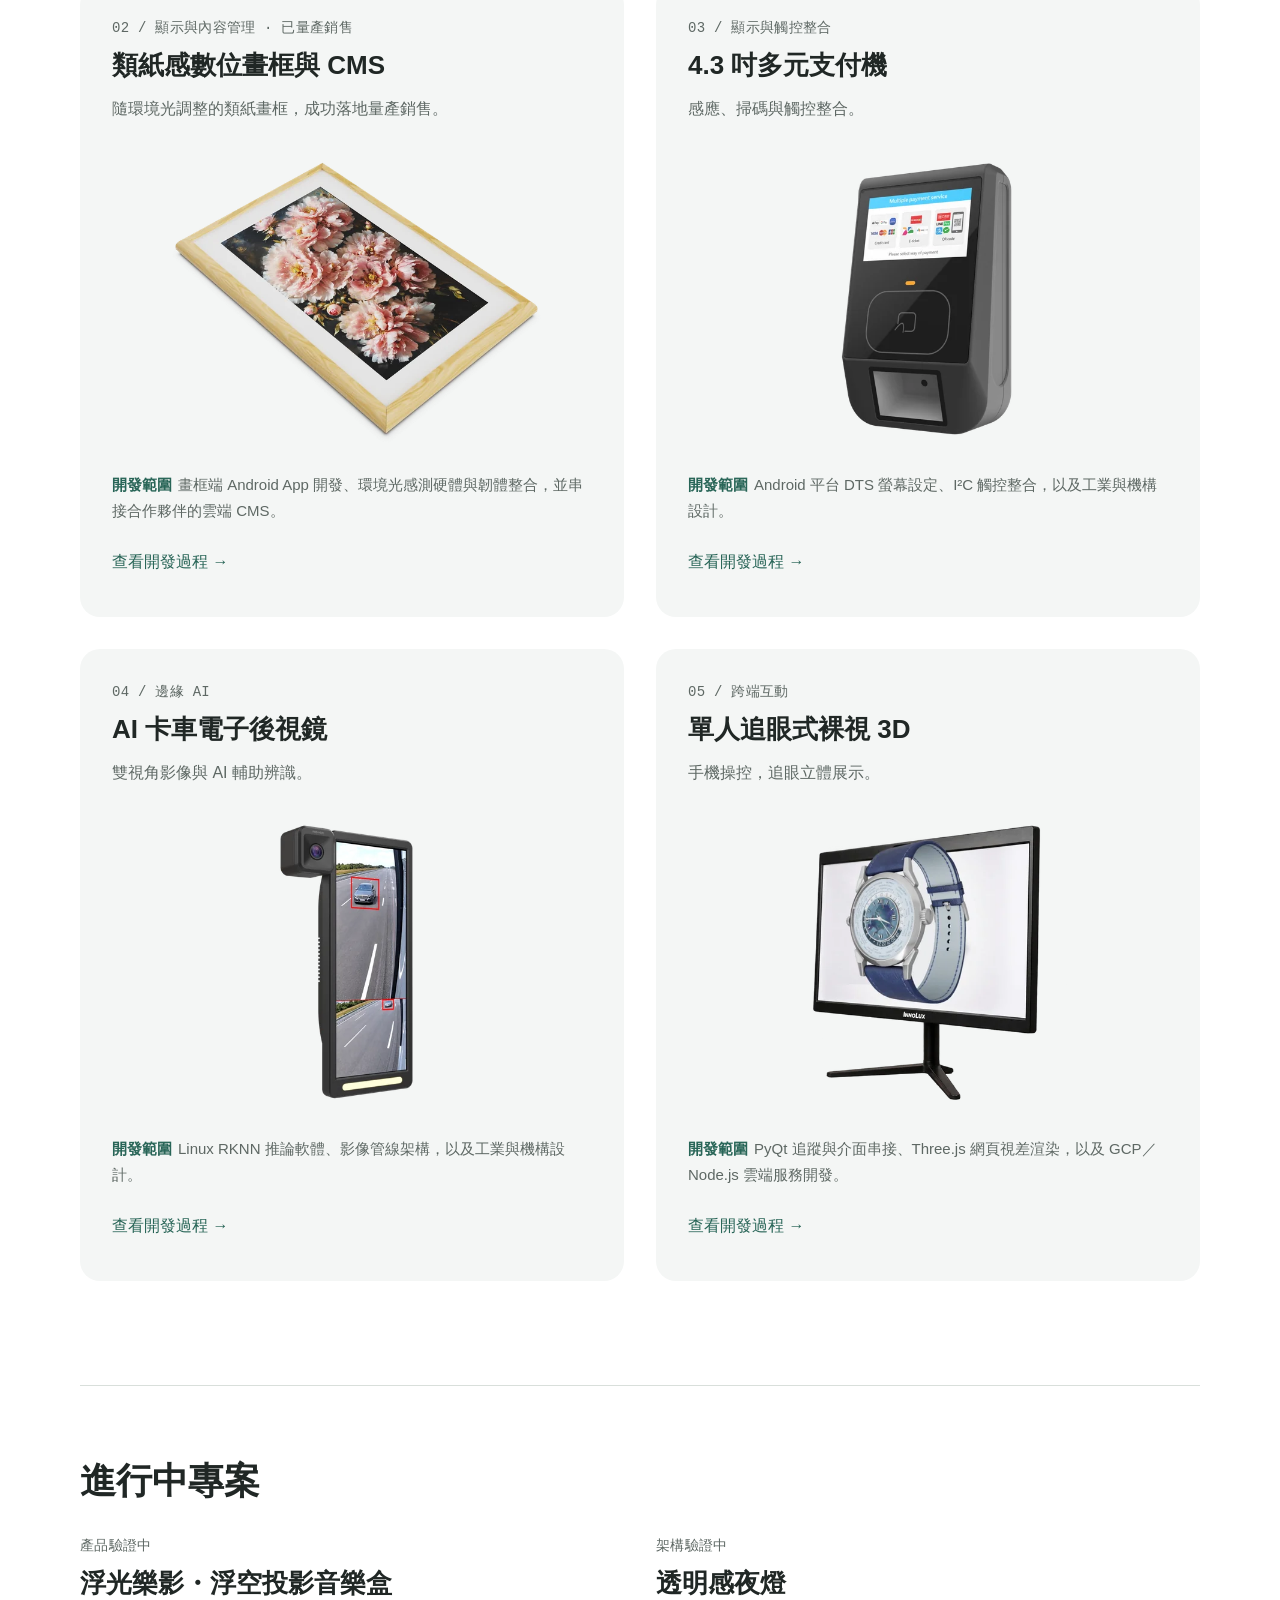
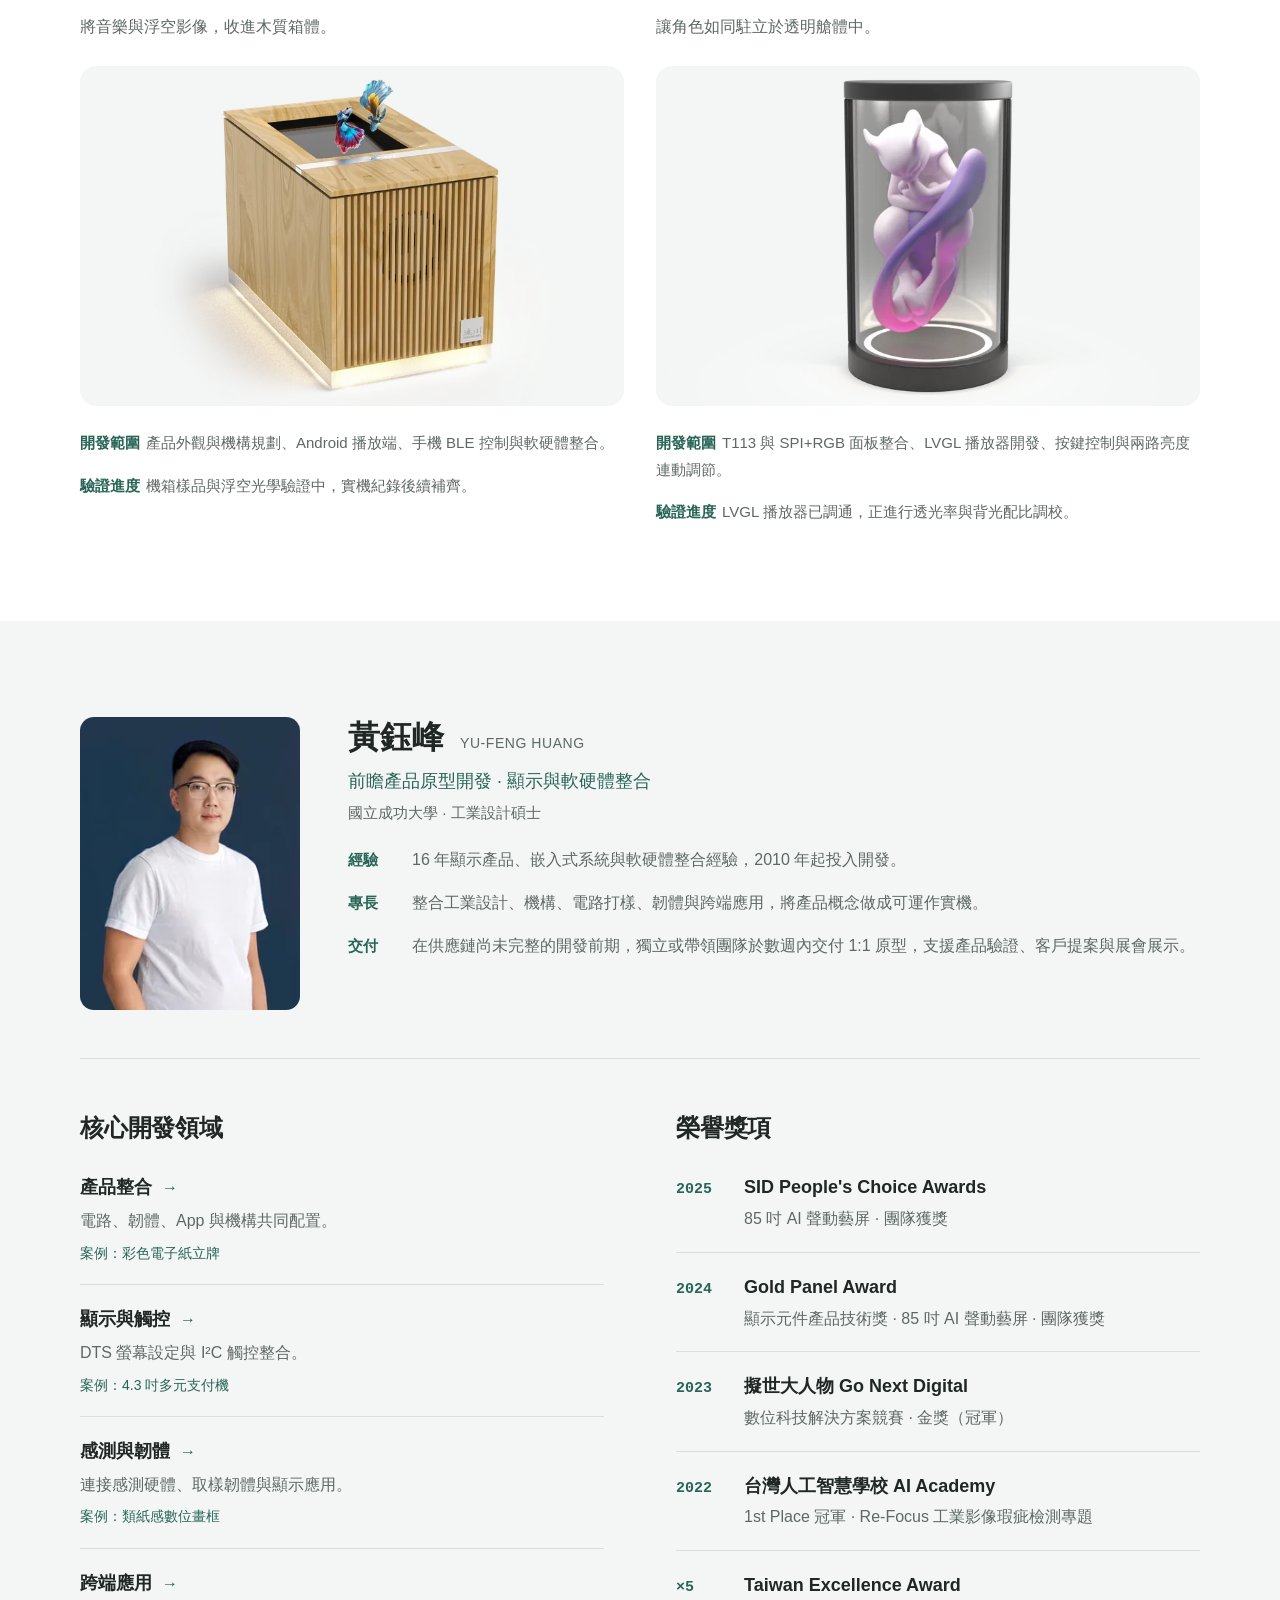
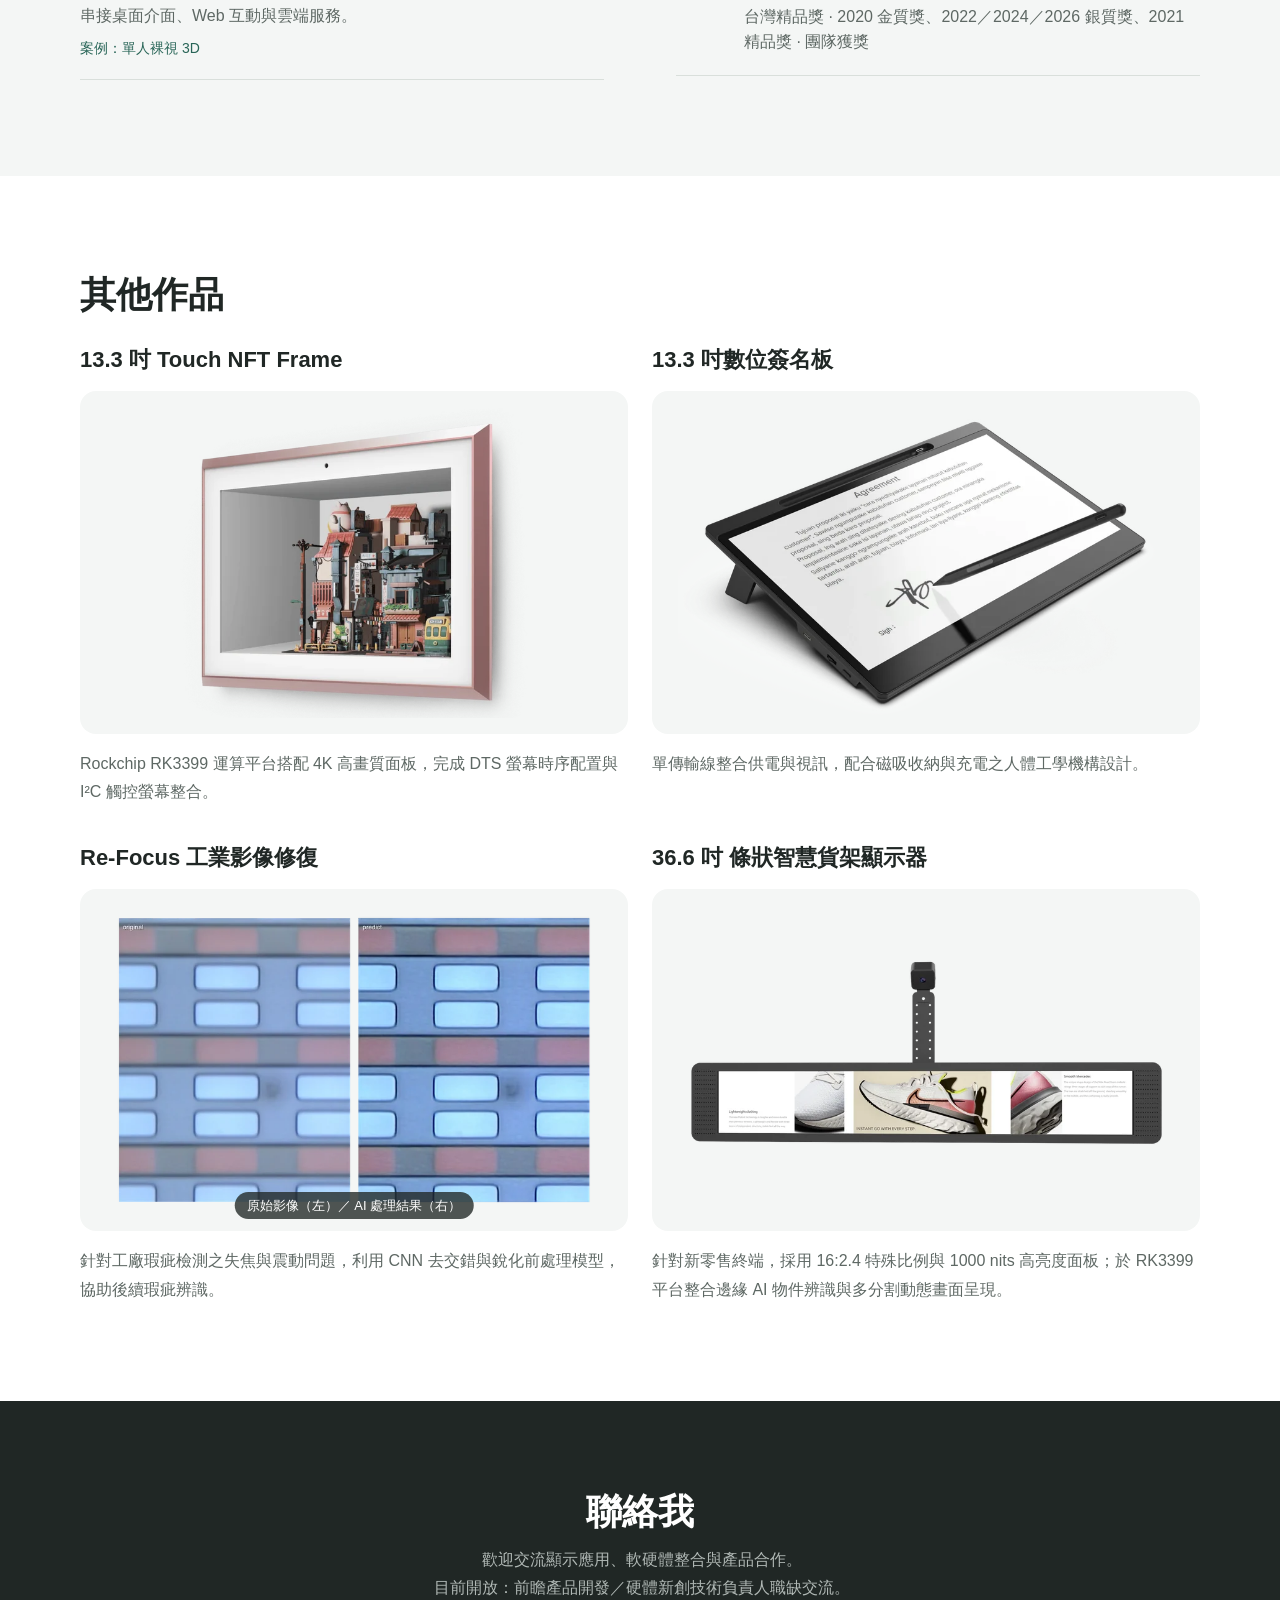
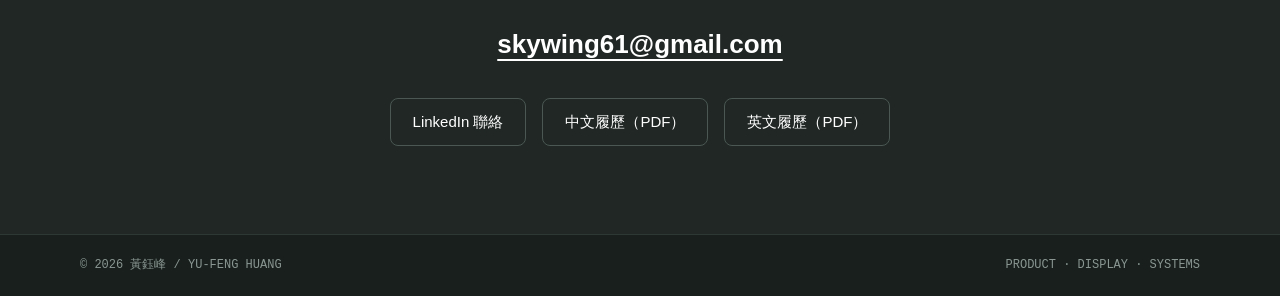
==== commit 77a2d775: "content: update awards, hero proof line and resumes - Add hero proof line; update awards (SID 2025, " ====
--- a/index.html
+++ b/index.html
@@ -45,8 +45,10 @@
       <p class="hero-intro">
         工業設計出身，從外觀機構一路做到電路、韌體與應用，在開模量產前用實機驗證可行性。
       </p>
+      <p class="hero-proof">16 年經驗 · 產品已量產銷售 · 台灣精品獎 ×5 · 法國展會落地</p>
       <div class="hero-actions">
         <a class="button" href="#contact">聯絡我</a>
+        <a class="button button-outline" href="documents/YF-CV-CHT.pdf" target="_blank" rel="noopener">中文履歷</a>
         <a class="button button-outline" href="documents/YF-CV-EN.pdf" target="_blank" rel="noopener">英文履歷</a>
       </div>
     </section>
@@ -252,16 +254,22 @@
             <h3 class="about-col-title">榮譽獎項</h3>
             <ul class="about-awards-list">
               <li>
+                <span class="award-year">2025</span>
+                <div class="award-info">
+                  <strong>SID People's Choice Awards</strong>
+                  <small>85 吋 AI 聲動藝屏 · 團隊獲獎</small></div>
+              </li>
+              <li>
                 <span class="award-year">2024</span>
                 <div class="award-info">
                   <strong>Gold Panel Award</strong>
-                  <small>顯示元件產品技術獎 · 智慧顯示產品團隊獲獎</small></div>
+                  <small>顯示元件產品技術獎 · 85 吋 AI 聲動藝屏 · 團隊獲獎</small></div>
               </li>
               <li>
                 <span class="award-year">2023</span>
                 <div class="award-info">
-                  <strong>Go Next Digital</strong>
-                  <small>數位創新專案競賽 · 1st Place 冠軍</small></div>
+                  <strong>擬世大人物 Go Next Digital</strong>
+                  <small>數位科技解決方案競賽 · 金獎（冠軍）</small></div>
               </li>
               <li>
                 <span class="award-year">2022</span>
@@ -270,10 +278,10 @@
                   <small>1st Place 冠軍 · Re-Focus 工業影像瑕疵檢測專題</small></div>
               </li>
               <li>
-                <span class="award-year">×3</span>
+                <span class="award-year">×5</span>
                 <div class="award-info">
                   <strong>Taiwan Excellence Award</strong>
-                  <small>台灣精品獎 · 三次獲獎 · 顯示與周邊硬體產品團隊獲獎</small></div>
+                  <small>台灣精品獎 · 2020 金質獎、2022／2024／2026 銀質獎、2021 精品獎 · 團隊獲獎</small></div>
               </li>
             </ul>
           </div>
@@ -348,6 +356,7 @@
         <div class="contact-actions">
           <a href="https://www.linkedin.com/in/%E9%88%BA%E5%B3%B0-%E9%BB%83-9b4334171" target="_blank"
             rel="noopener">LinkedIn 聯絡</a>
+          <a href="documents/YF-CV-CHT.pdf" target="_blank" rel="noopener">中文履歷（PDF）</a>
           <a href="documents/YF-CV-EN.pdf" target="_blank" rel="noopener">英文履歷（PDF）</a>
         </div>
       </div>
--- a/style.css
+++ b/style.css
@@ -296,6 +296,14 @@
   margin: 0 auto;
 }
 
+.hero-proof {
+  margin: 20px auto 0;
+  font-size: 14px;
+  line-height: 1.6;
+  letter-spacing: 0.02em;
+  color: var(--text-sub);
+}
+
 .hero-actions {
   display: flex;
   justify-content: center;
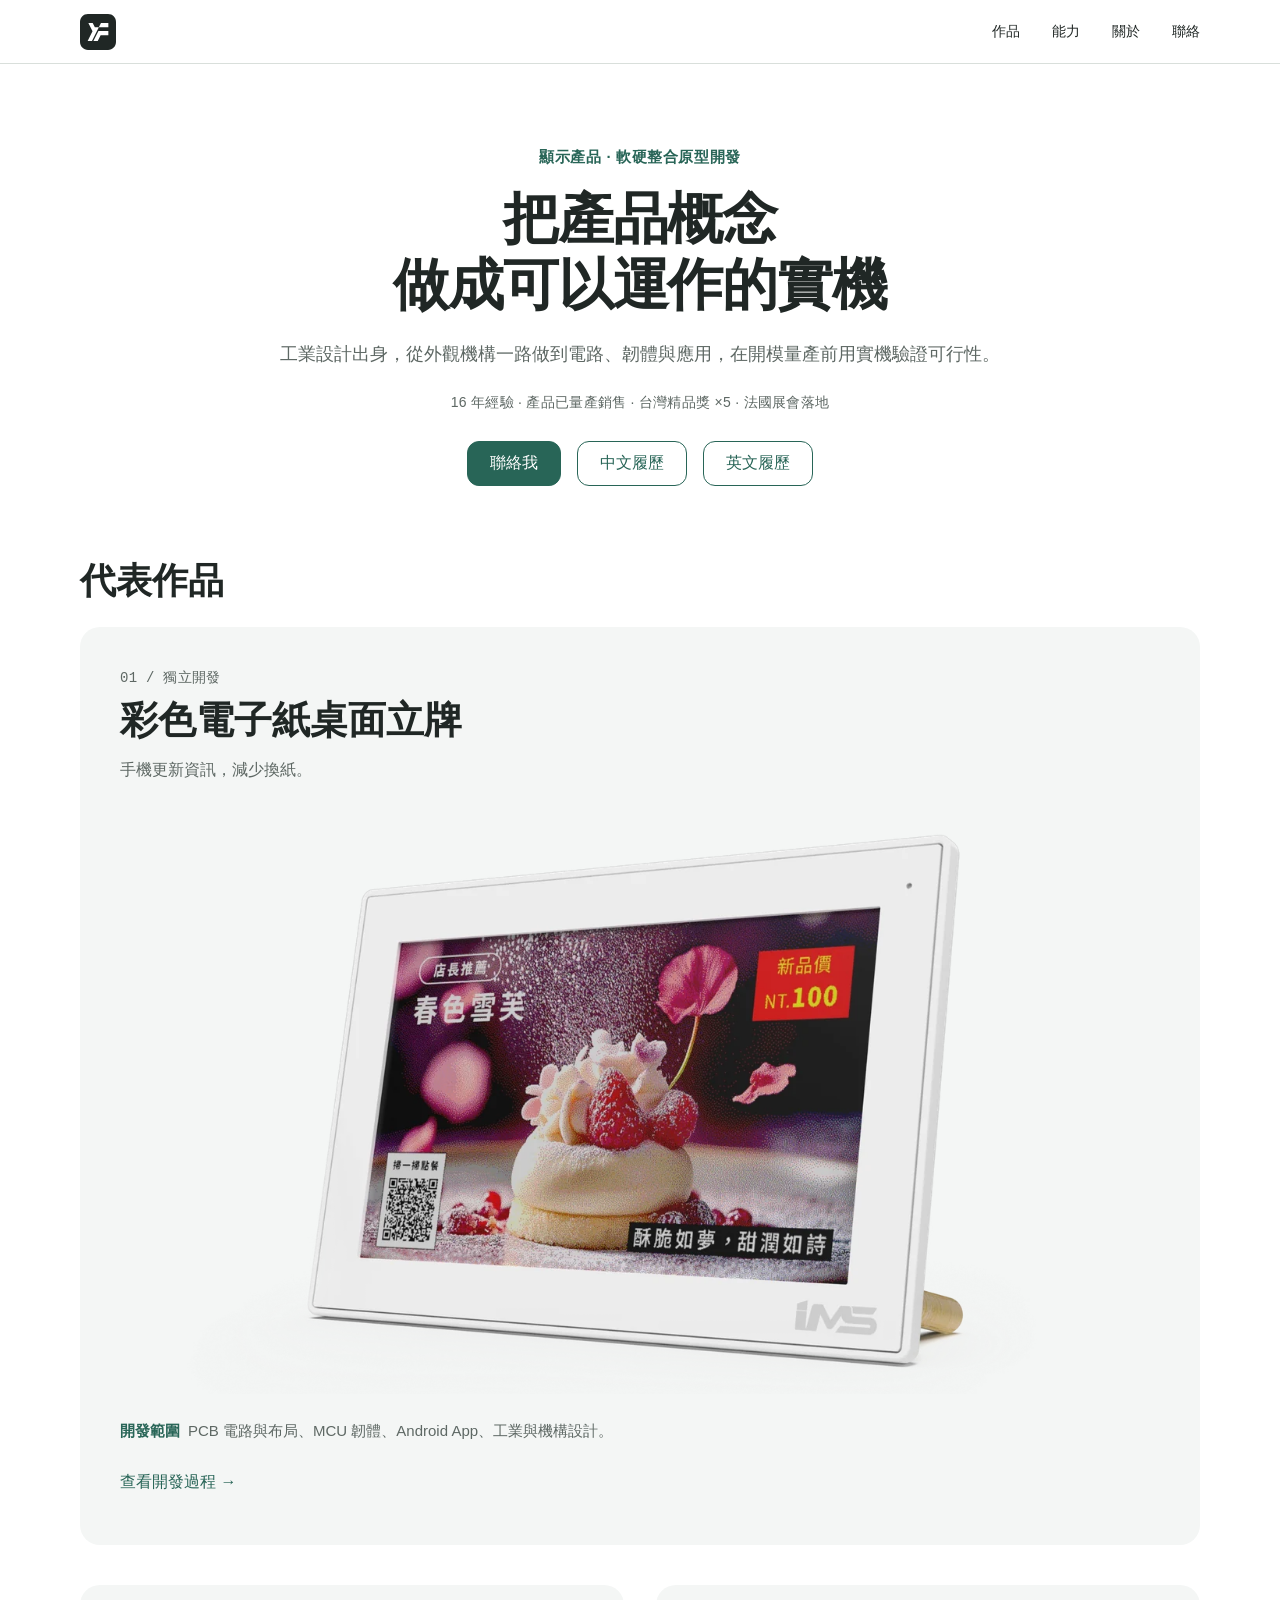
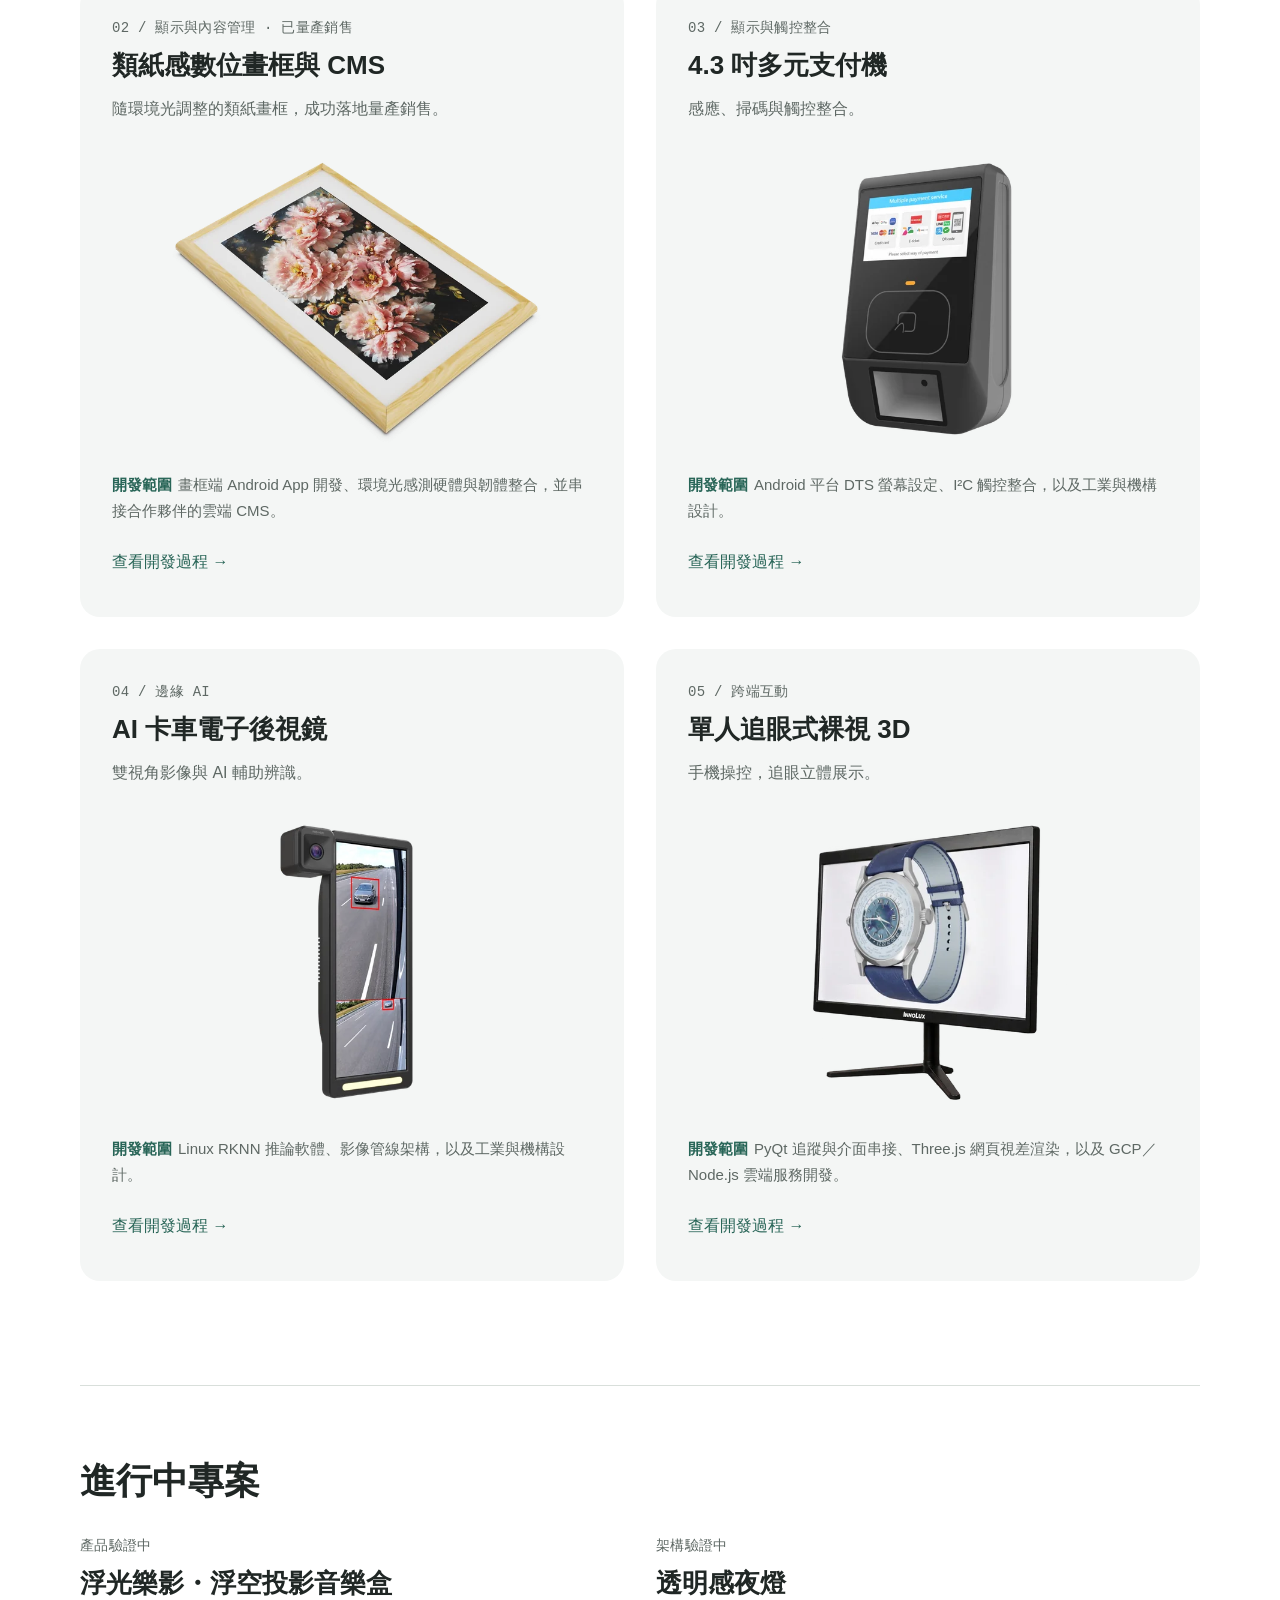
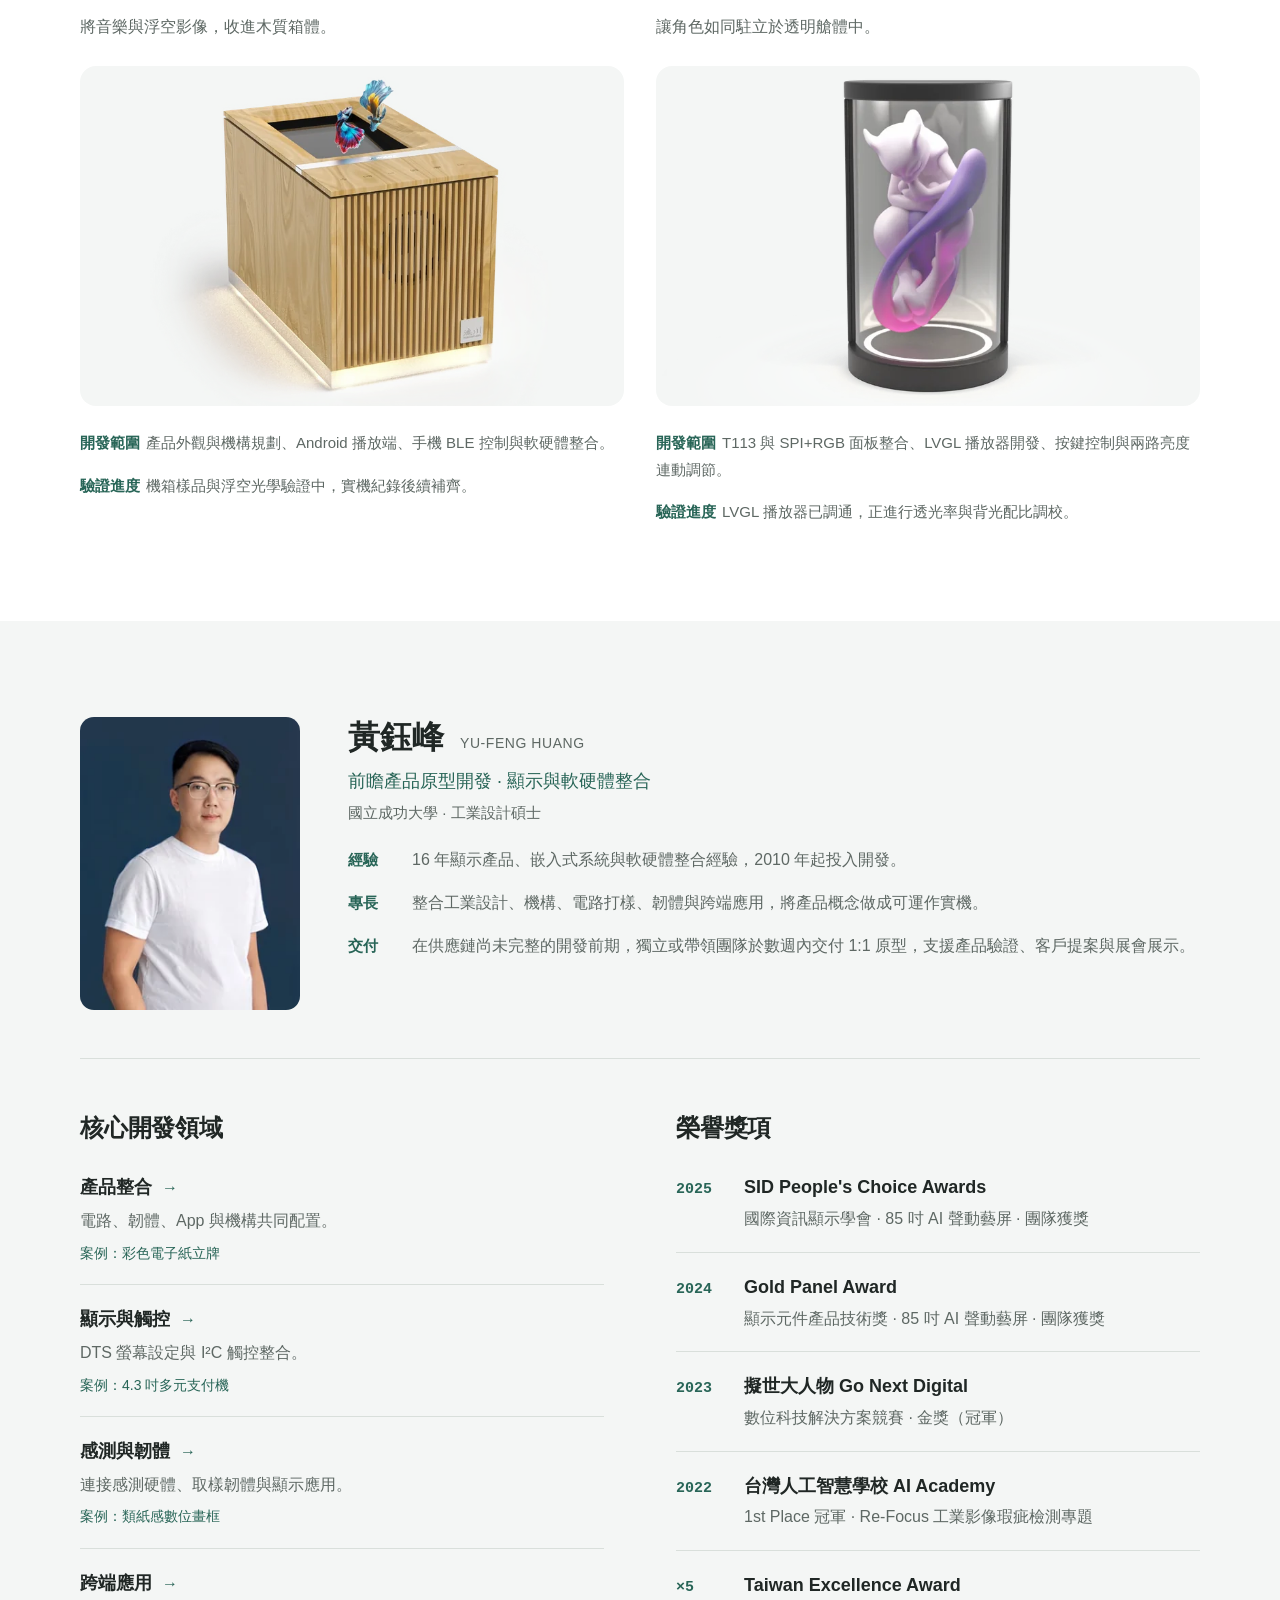
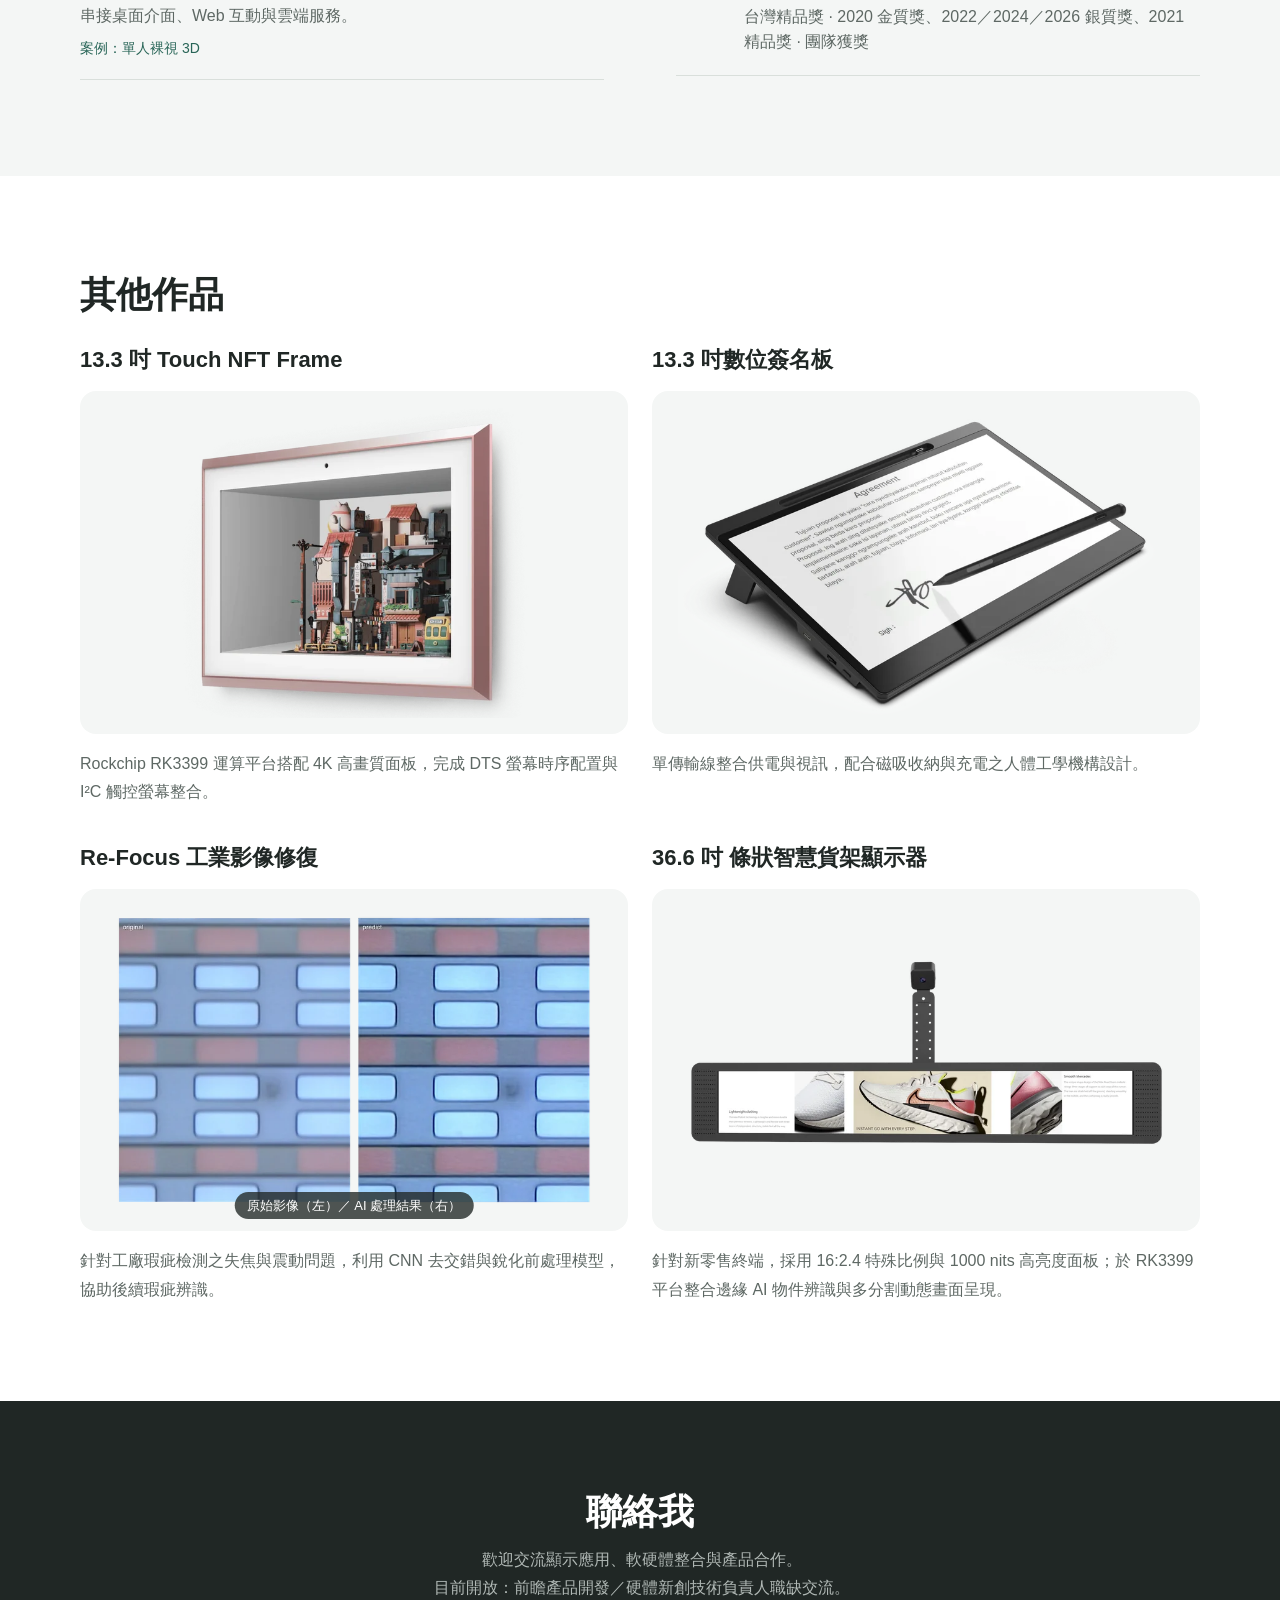
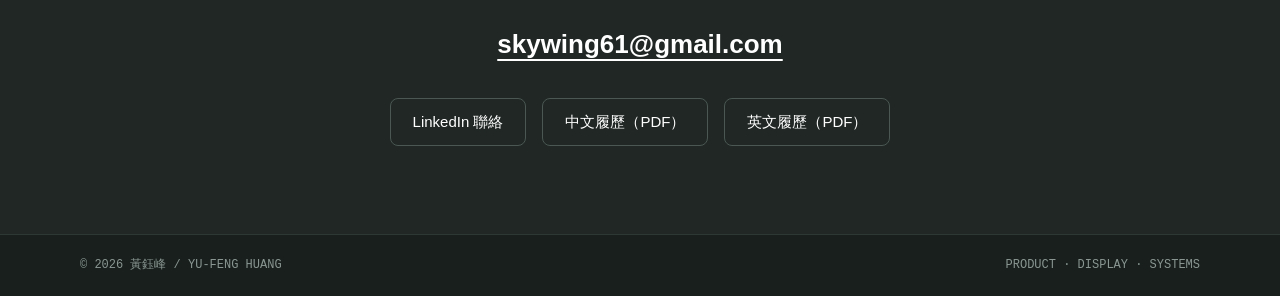
==== commit 441b93ac: "content: add Chinese organizer name to SID award Co-Authored-By: Claude Sonnet 5.5 <noreply@anthropi" ====
--- a/index.html
+++ b/index.html
@@ -257,7 +257,7 @@
                 <span class="award-year">2025</span>
                 <div class="award-info">
                   <strong>SID People's Choice Awards</strong>
-                  <small>85 吋 AI 聲動藝屏 · 團隊獲獎</small></div>
+                  <small>國際資訊顯示學會 · 85 吋 AI 聲動藝屏 · 團隊獲獎</small></div>
               </li>
               <li>
                 <span class="award-year">2024</span>
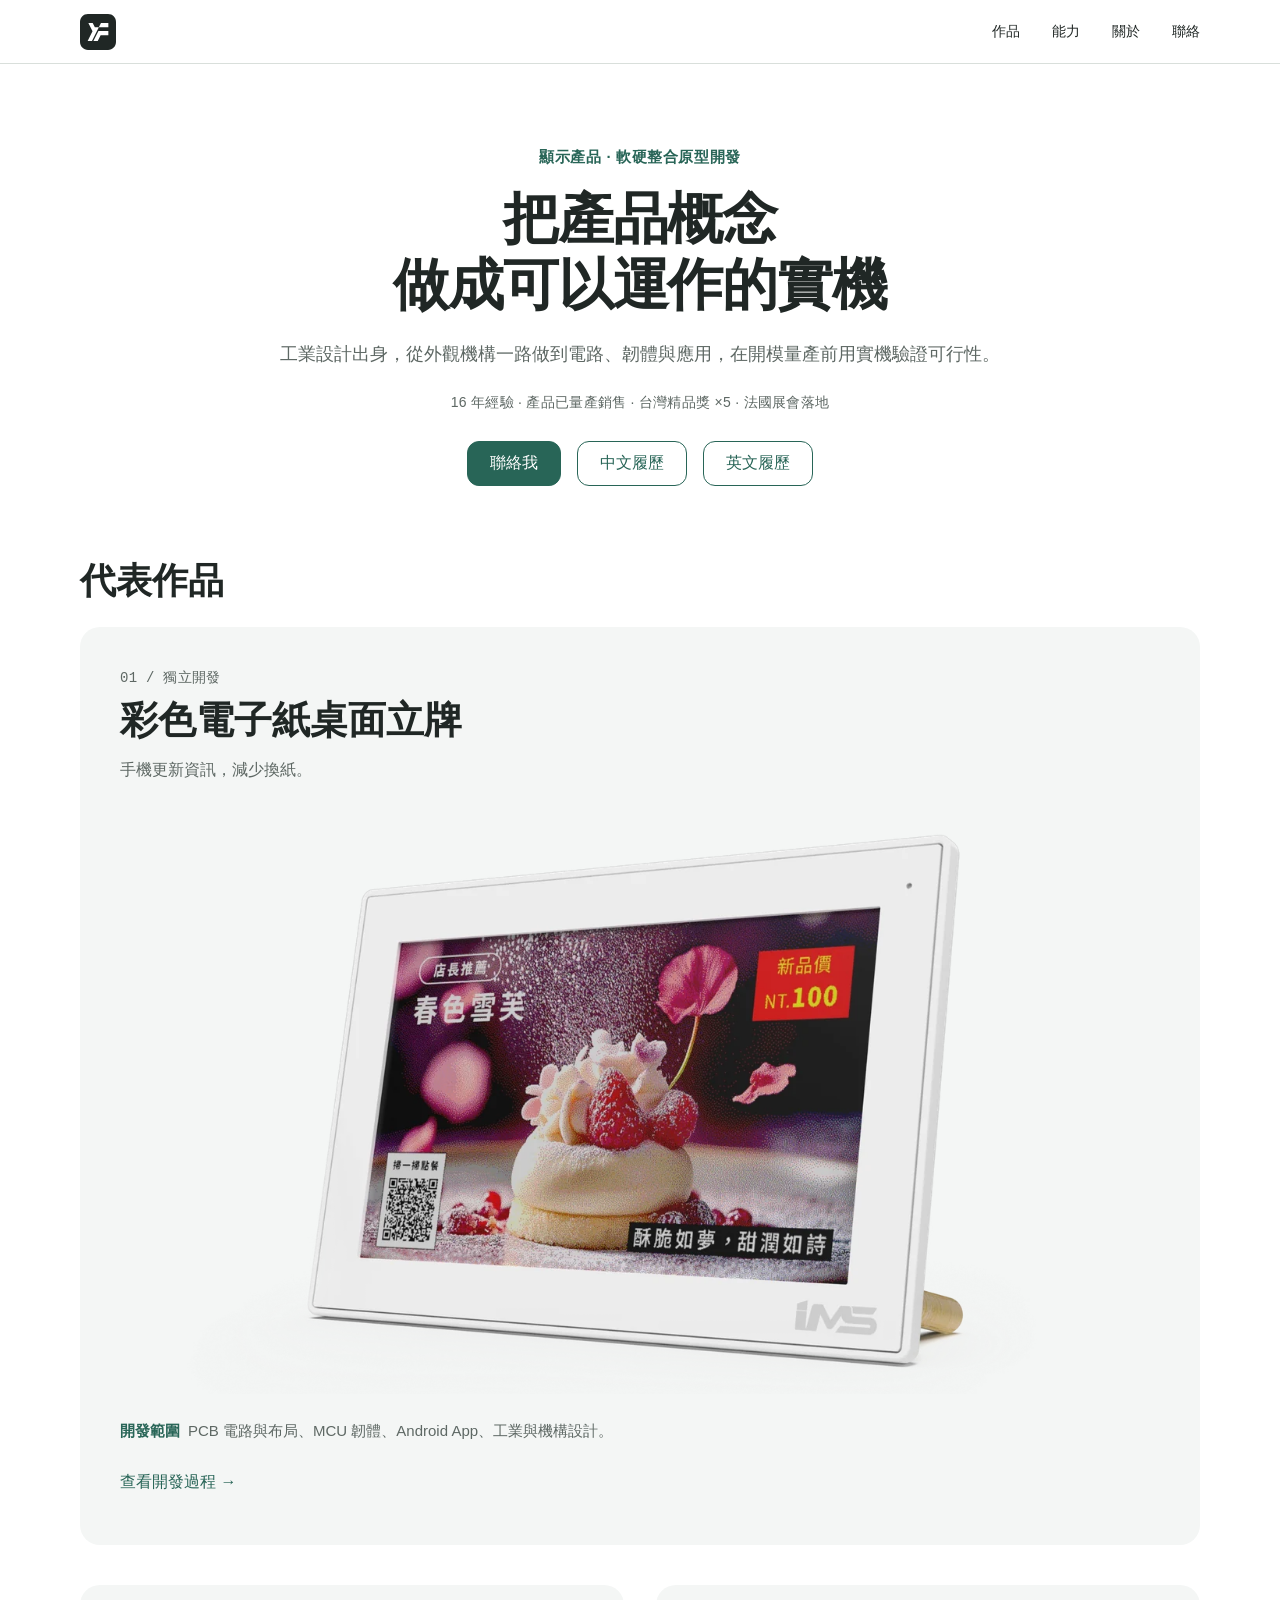
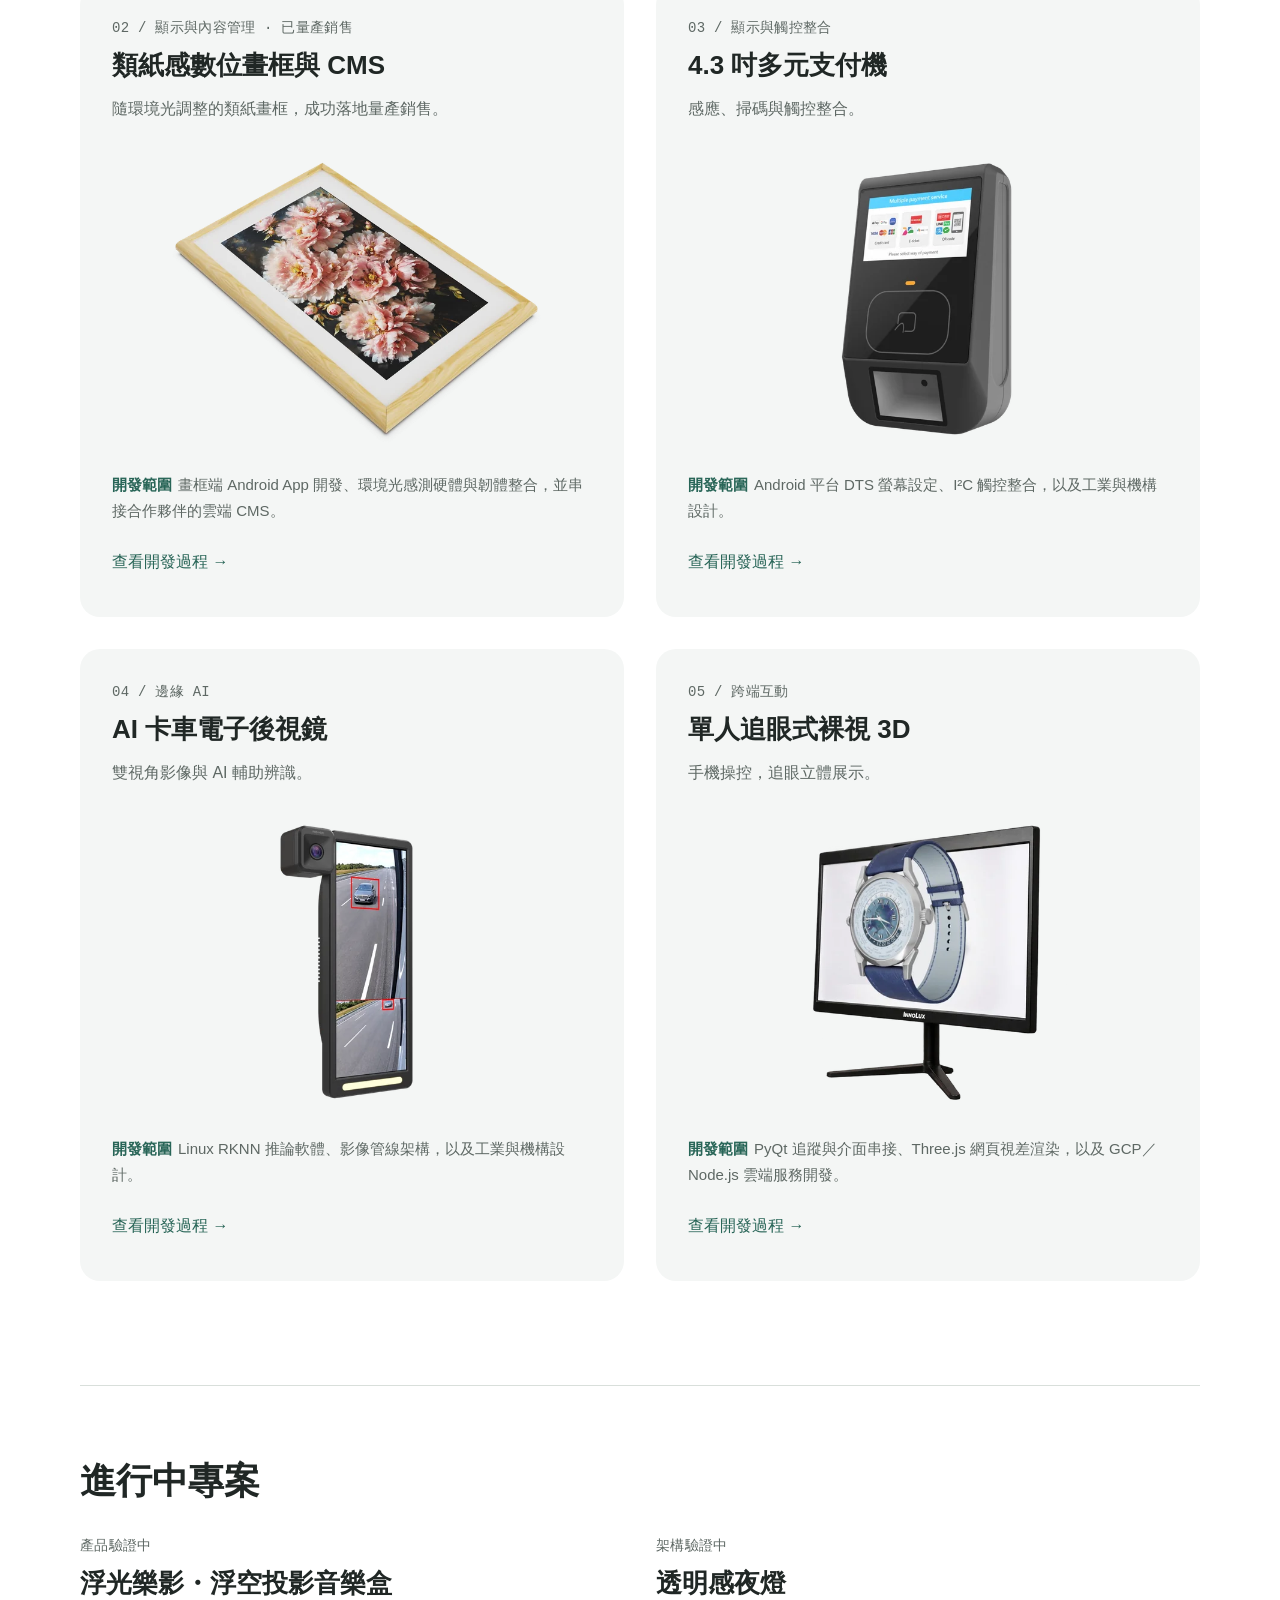
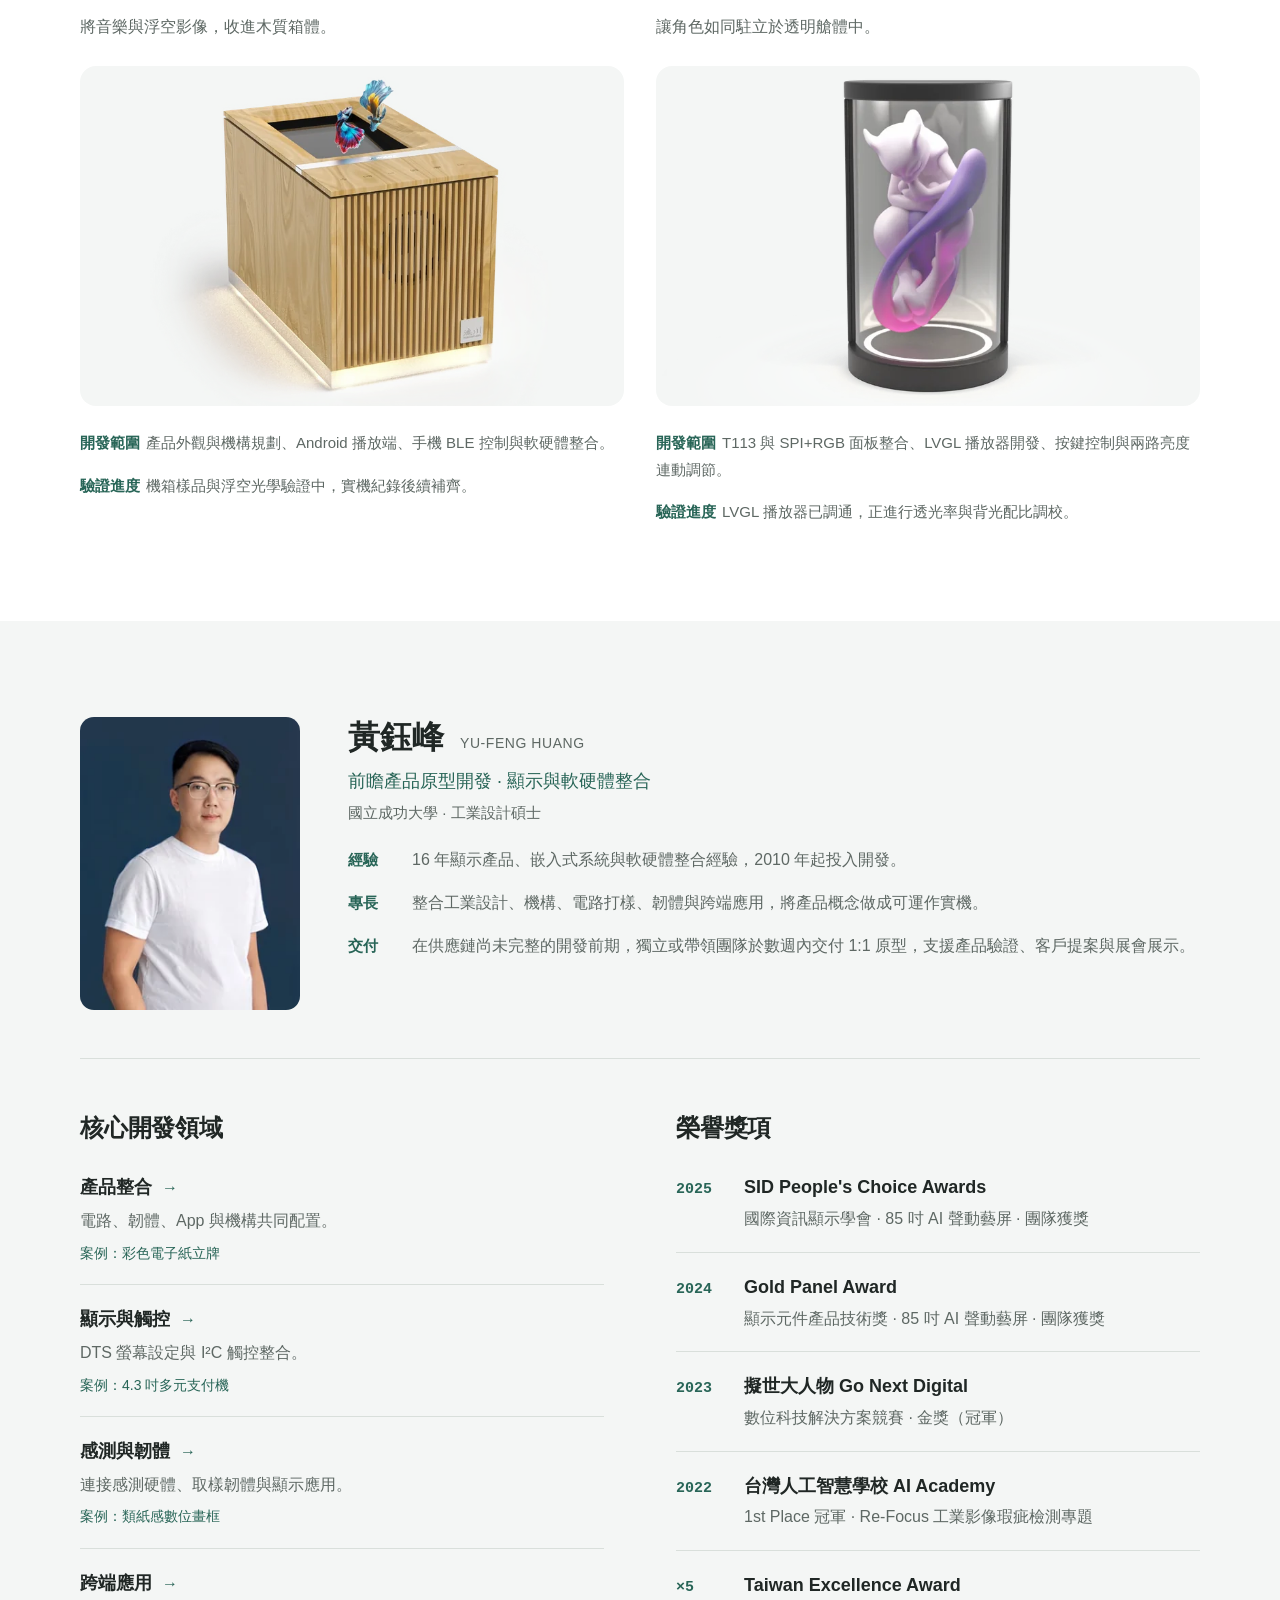
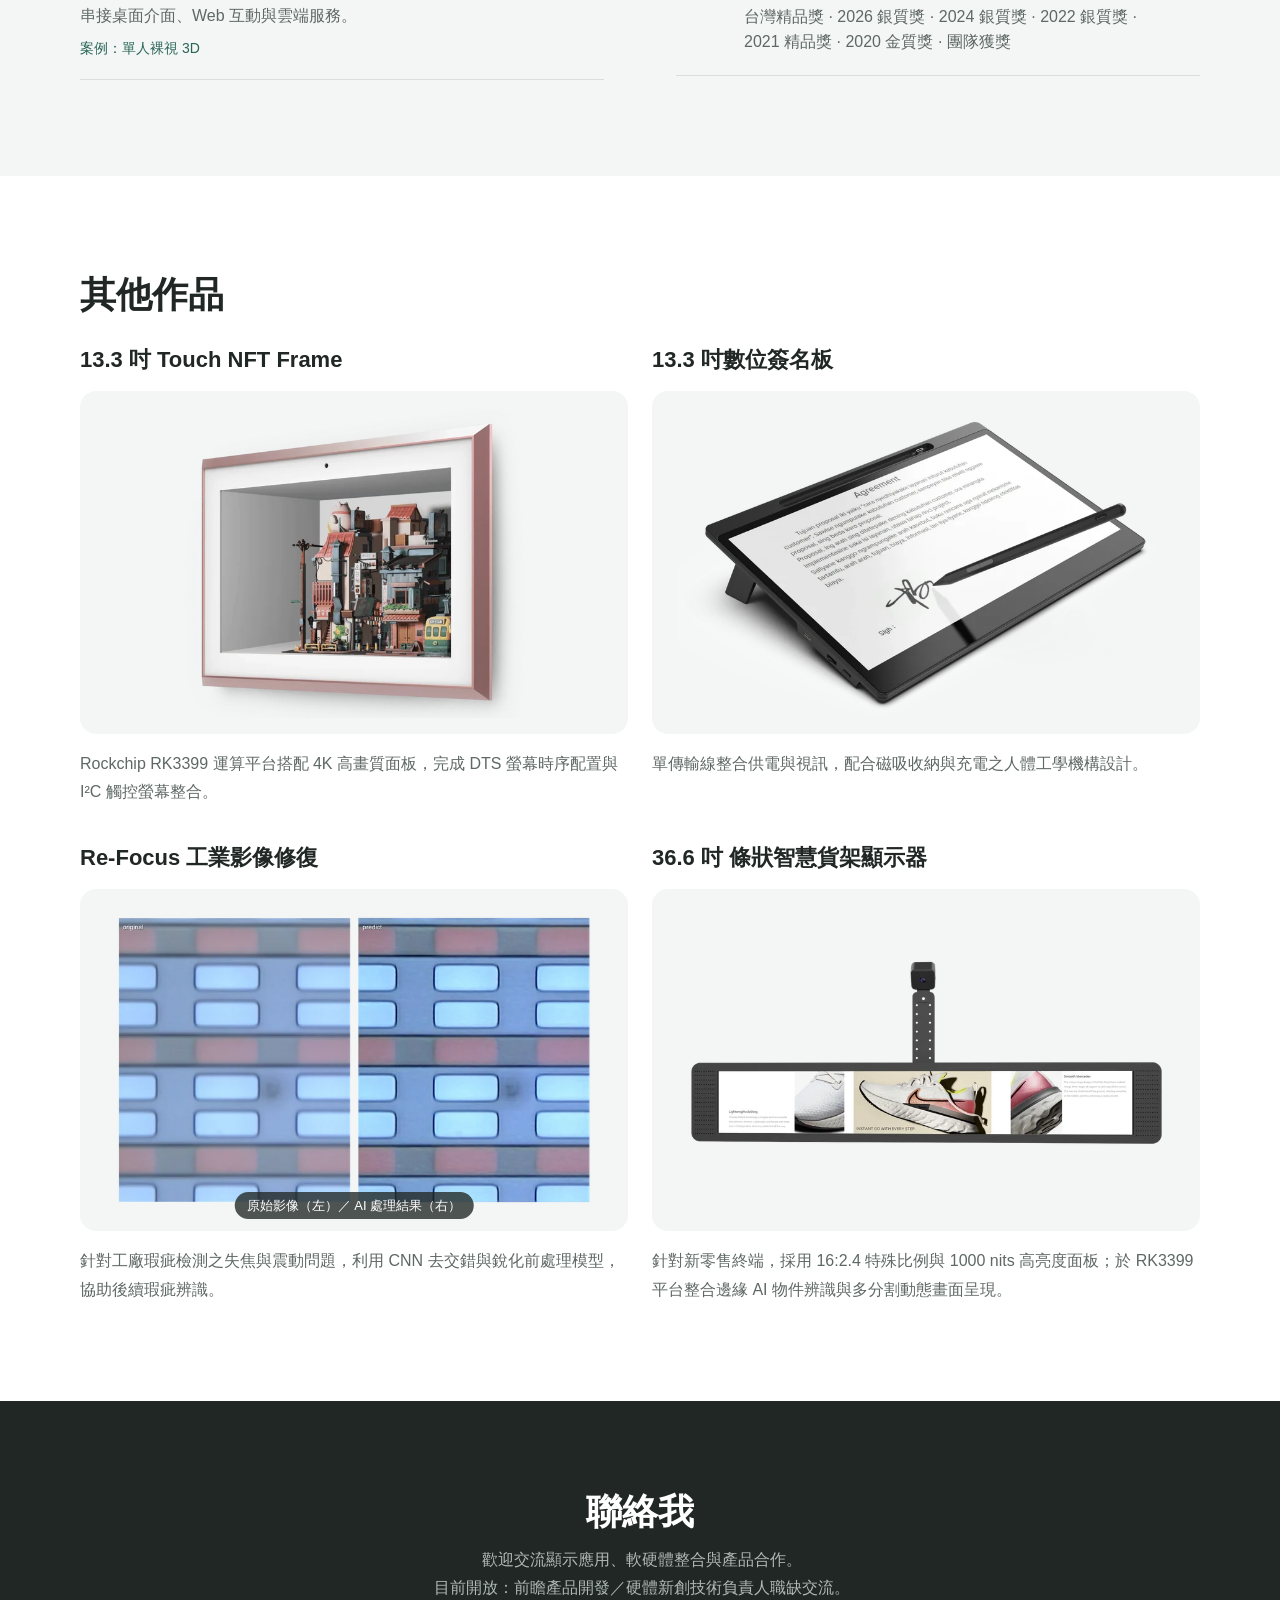
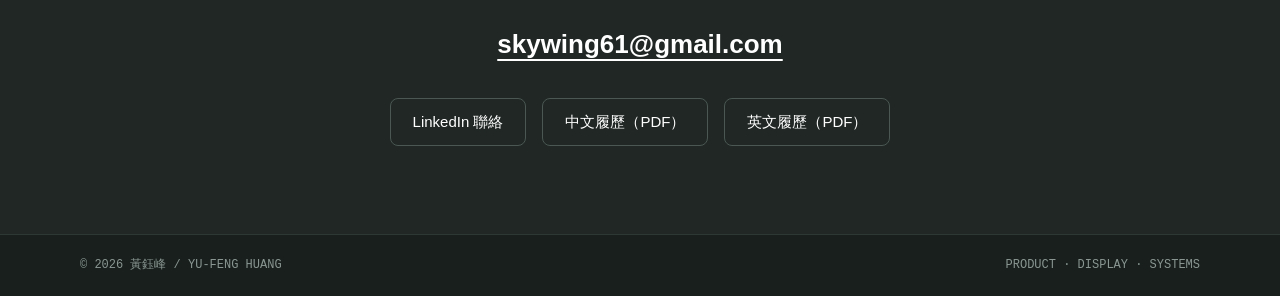
==== commit 78defe90: "fix: order Taiwan Excellence newest-first and fix mobile wrapping - List Taiwan Excellence awards by" ====
--- a/index.html
+++ b/index.html
@@ -45,7 +45,7 @@
       <p class="hero-intro">
         工業設計出身，從外觀機構一路做到電路、韌體與應用，在開模量產前用實機驗證可行性。
       </p>
-      <p class="hero-proof">16 年經驗 · 產品已量產銷售 · 台灣精品獎 ×5 · 法國展會落地</p>
+      <p class="hero-proof"><span class="nowrap">16 年經驗</span> · <span class="nowrap">產品已量產銷售</span> · <span class="nowrap">台灣精品獎 ×5</span> · <span class="nowrap">法國展會落地</span></p>
       <div class="hero-actions">
         <a class="button" href="#contact">聯絡我</a>
         <a class="button button-outline" href="documents/YF-CV-CHT.pdf" target="_blank" rel="noopener">中文履歷</a>
@@ -257,19 +257,19 @@
                 <span class="award-year">2025</span>
                 <div class="award-info">
                   <strong>SID People's Choice Awards</strong>
-                  <small>國際資訊顯示學會 · 85 吋 AI 聲動藝屏 · 團隊獲獎</small></div>
+                  <small><span class="nowrap">國際資訊顯示學會</span> · <span class="nowrap">85 吋 AI 聲動藝屏</span> · <span class="nowrap">團隊獲獎</span></small></div>
               </li>
               <li>
                 <span class="award-year">2024</span>
                 <div class="award-info">
                   <strong>Gold Panel Award</strong>
-                  <small>顯示元件產品技術獎 · 85 吋 AI 聲動藝屏 · 團隊獲獎</small></div>
+                  <small><span class="nowrap">顯示元件產品技術獎</span> · <span class="nowrap">85 吋 AI 聲動藝屏</span> · <span class="nowrap">團隊獲獎</span></small></div>
               </li>
               <li>
                 <span class="award-year">2023</span>
                 <div class="award-info">
                   <strong>擬世大人物 Go Next Digital</strong>
-                  <small>數位科技解決方案競賽 · 金獎（冠軍）</small></div>
+                  <small><span class="nowrap">數位科技解決方案競賽</span> · <span class="nowrap">金獎（冠軍）</span></small></div>
               </li>
               <li>
                 <span class="award-year">2022</span>
@@ -281,7 +281,7 @@
                 <span class="award-year">×5</span>
                 <div class="award-info">
                   <strong>Taiwan Excellence Award</strong>
-                  <small>台灣精品獎 · 2020 金質獎、2022／2024／2026 銀質獎、2021 精品獎 · 團隊獲獎</small></div>
+                  <small><span class="nowrap">台灣精品獎</span> · <span class="nowrap">2026 銀質獎</span> · <span class="nowrap">2024 銀質獎</span> · <span class="nowrap">2022 銀質獎</span> · <span class="nowrap">2021 精品獎</span> · <span class="nowrap">2020 金質獎</span> · <span class="nowrap">團隊獲獎</span></small></div>
               </li>
             </ul>
           </div>
--- a/style.css
+++ b/style.css
@@ -2415,3 +2415,27 @@
 .hang {
   margin-right: -0.3em;
 }
+
+/* Hero buttons / proof line: keep each label on one line, wrap between items */
+.button {
+  white-space: nowrap;
+}
+
+.hero-actions {
+  flex-wrap: wrap;
+}
+
+.nowrap {
+  display: inline-block;
+}
+
+@media (max-width: 767px) {
+  .hero-actions {
+    gap: 10px;
+  }
+
+  .hero-actions .button {
+    padding: 10px 16px;
+    font-size: 15px;
+  }
+}
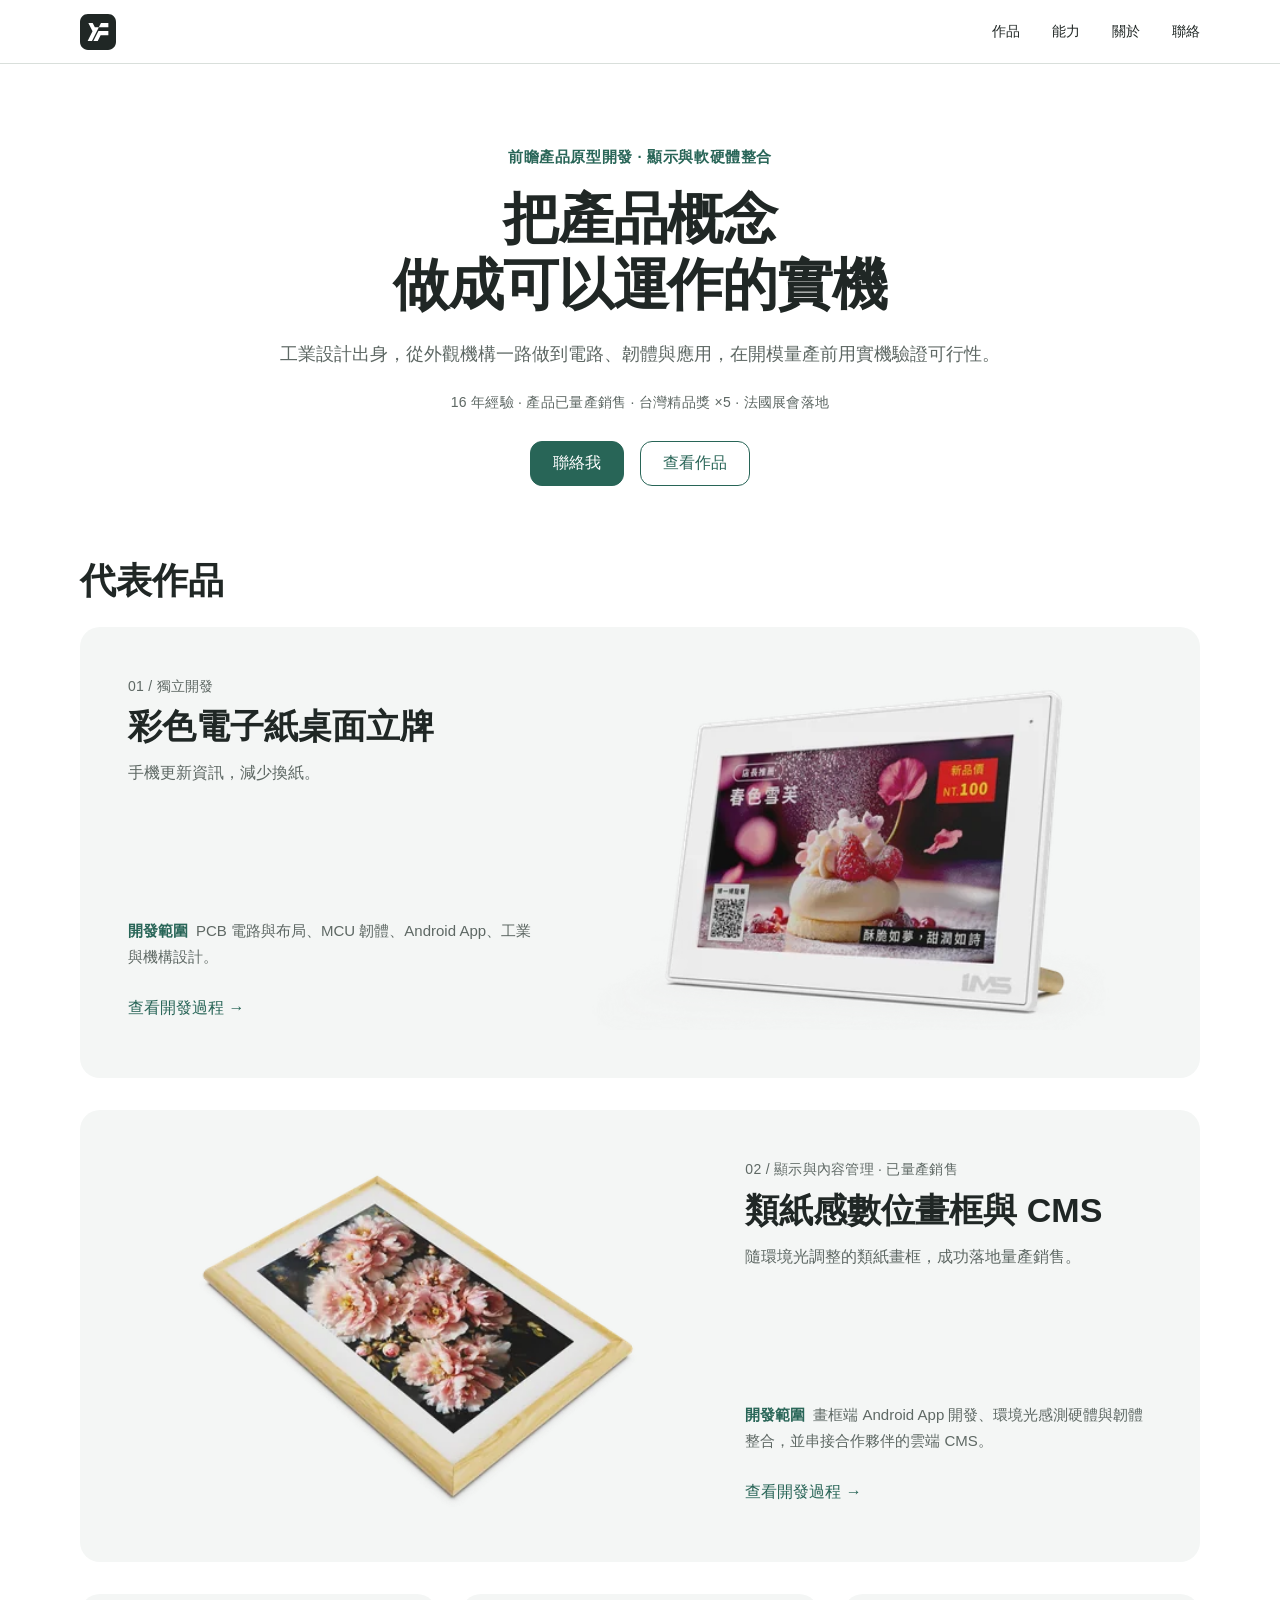
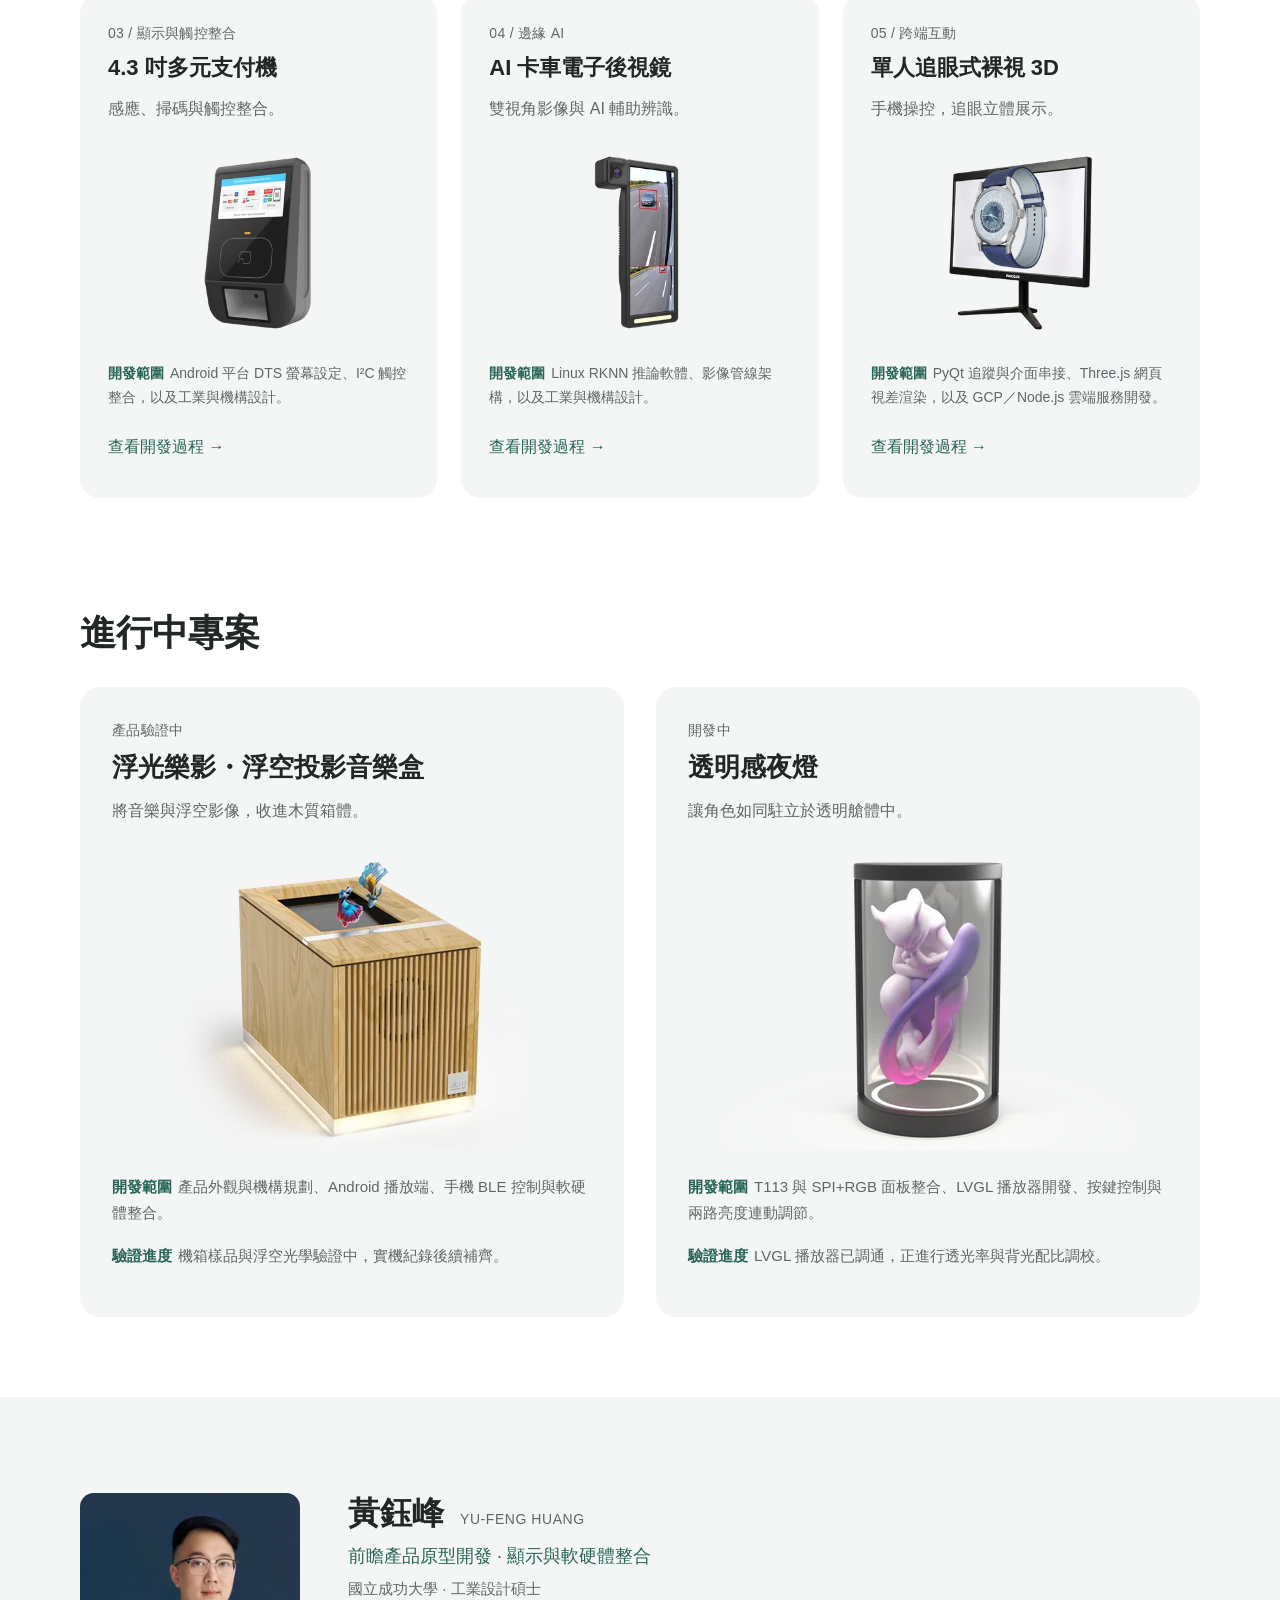
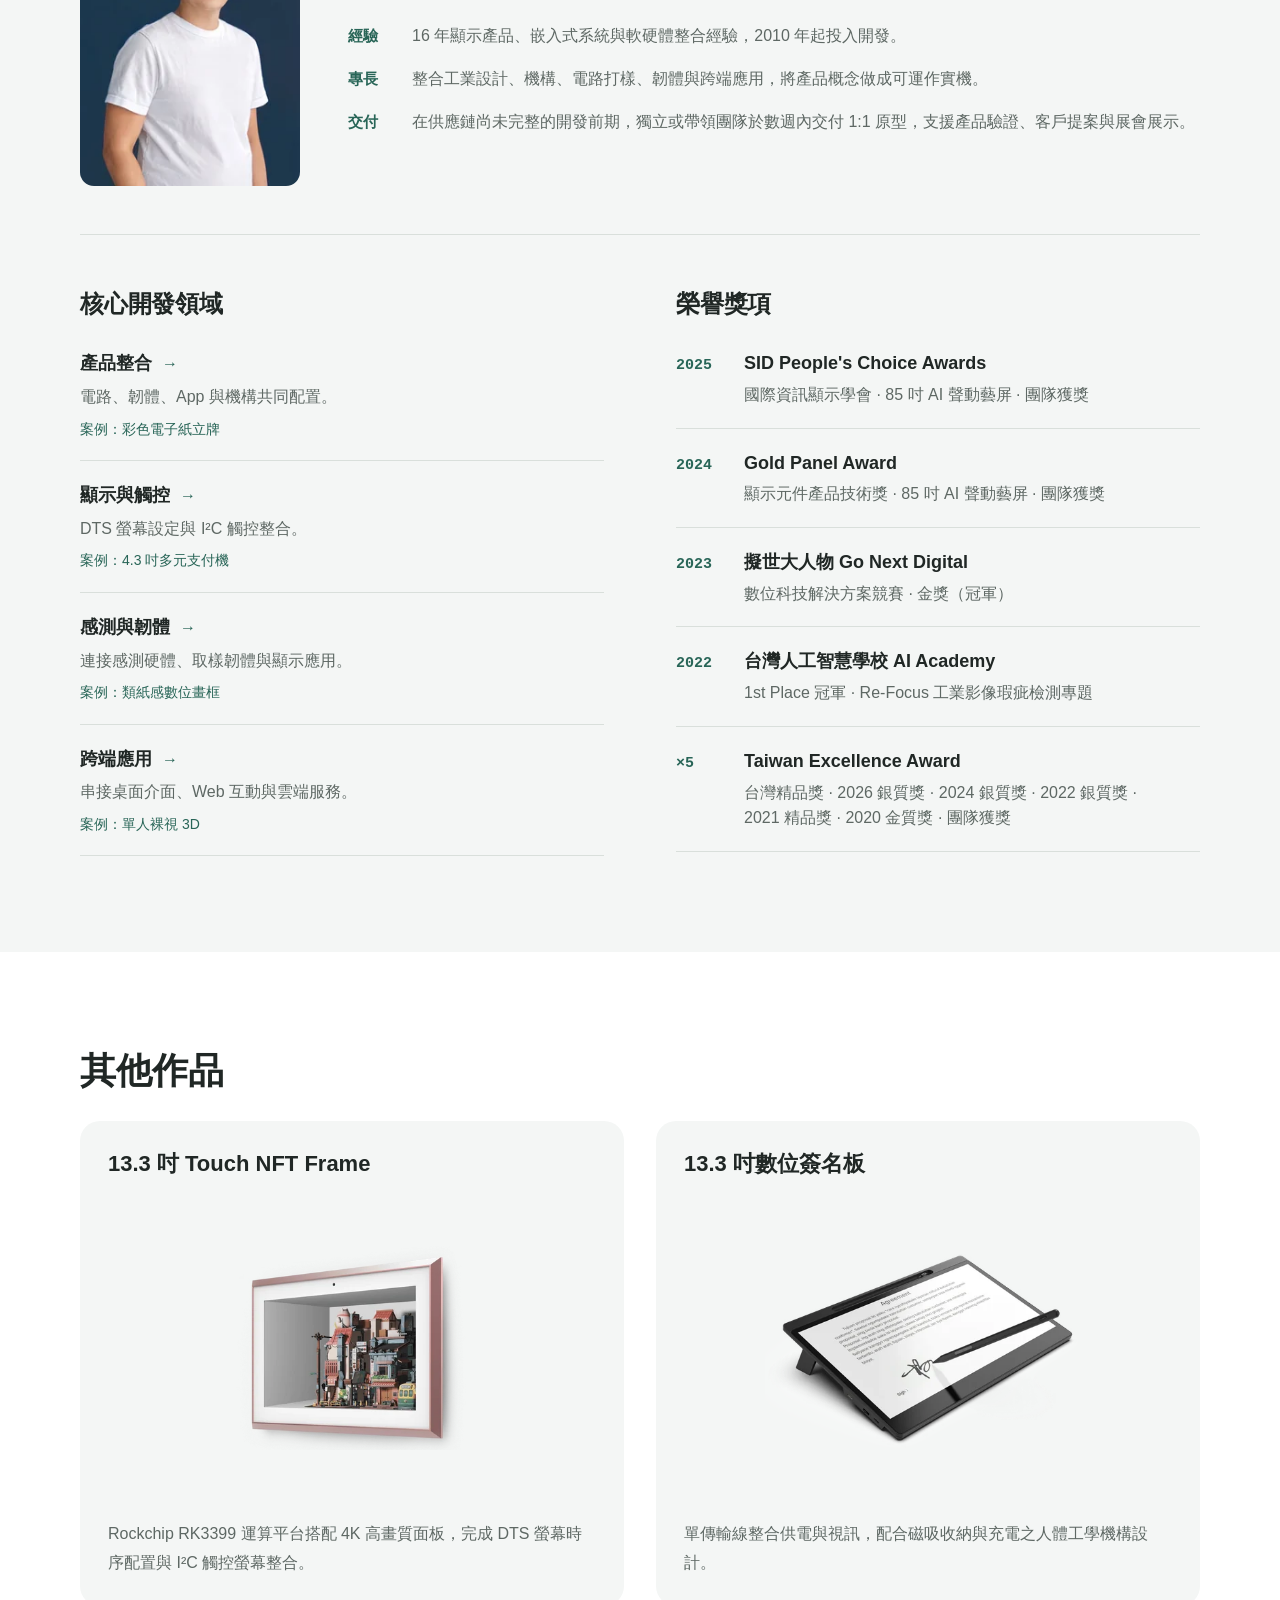
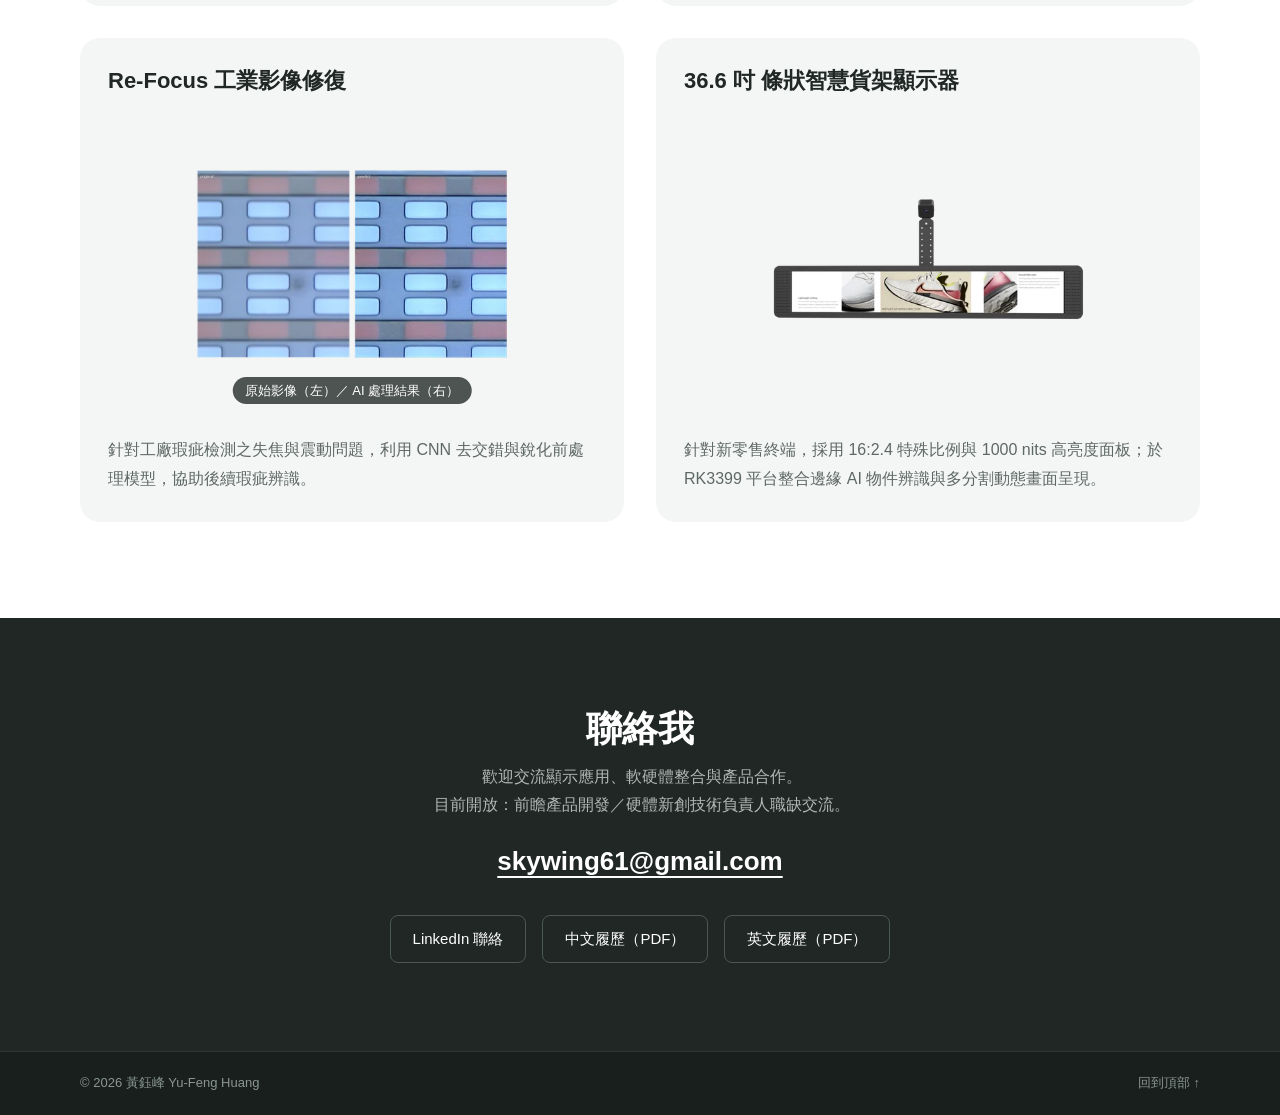
==== commit 7c978182: "refactor: unify cards, featured layout and detail page navigation Home - Unify in-progress and other" ====
--- a/index.html
+++ b/index.html
@@ -4,10 +4,10 @@
 <head>
   <meta charset="utf-8" />
   <meta name="viewport" content="width=device-width,initial-scale=1" />
-  <title>黃鈺峰｜前瞻產品 PoC 與軟硬整合技術負責人</title>
+  <title>黃鈺峰｜前瞻產品原型開發 · 顯示與軟硬體整合</title>
   <meta name="description" content="黃鈺峰的作品集：結合工業設計、電路韌體與邊緣運算，專注於 0 到 1 敏捷概念驗證 (PoC) 與高保真可運作產品原型開發。" />
   <meta name="theme-color" content="#ffffff" />
-  <meta property="og:title" content="黃鈺峰｜前瞻產品 PoC 與軟硬整合技術負責人" />
+  <meta property="og:title" content="黃鈺峰｜前瞻產品原型開發 · 顯示與軟硬體整合" />
   <meta property="og:description" content="專注 0 到 1 敏捷驗證，打造高保真可運作產品原型，為團隊收斂量產決策風險。" />
   <link rel="icon"
     href="logo.svg" />
@@ -40,7 +40,7 @@
   <main id="main">
     <!-- H1: Hero Section (置中首屏展示風格) -->
     <section class="hero page">
-      <p class="hero-eyebrow">顯示產品 · 軟硬整合原型開發</p>
+      <p class="hero-eyebrow">前瞻產品原型開發 · 顯示與軟硬體整合</p>
       <h1>把產品概念<br />做成可以運作的實機</h1>
       <p class="hero-intro">
         工業設計出身，從外觀機構一路做到電路、韌體與應用，在開模量產前用實機驗證可行性。
@@ -48,8 +48,7 @@
       <p class="hero-proof"><span class="nowrap">16 年經驗</span> · <span class="nowrap">產品已量產銷售</span> · <span class="nowrap">台灣精品獎 ×5</span> · <span class="nowrap">法國展會落地</span></p>
       <div class="hero-actions">
         <a class="button" href="#contact">聯絡我</a>
-        <a class="button button-outline" href="documents/YF-CV-CHT.pdf" target="_blank" rel="noopener">中文履歷</a>
-        <a class="button button-outline" href="documents/YF-CV-EN.pdf" target="_blank" rel="noopener">英文履歷</a>
+        <a class="button button-outline" href="#projects">查看作品</a>
       </div>
     </section>
 
@@ -67,7 +66,7 @@
           </p>
         </div>
         <div class="featured-media">
-          <img src="assets/images/color-epaper-sign.webp" alt="7.3 吋彩色電子紙桌面立牌正面外觀" loading="eager" srcset="assets/images/color-epaper-sign-480.webp 480w, assets/images/color-epaper-sign-800.webp 800w, assets/images/color-epaper-sign-1200.webp 1200w, assets/images/color-epaper-sign.webp 1920w" sizes="(max-width: 767px) calc(100vw - 80px), (max-width: 1216px) calc(100vw - 144px), 1040px" />
+          <img src="assets/images/color-epaper-sign.webp" alt="7.3 吋彩色電子紙桌面立牌正面外觀" loading="eager" srcset="assets/images/color-epaper-sign-480.webp 480w, assets/images/color-epaper-sign-800.webp 800w, assets/images/color-epaper-sign-1200.webp 1200w, assets/images/color-epaper-sign.webp 1920w" sizes="(max-width: 767px) calc(100vw - 80px), (max-width: 900px) calc(100vw - 144px), 620px" />
         </div>
         <div class="featured-footer">
           <p class="featured-role">
@@ -77,23 +76,28 @@
         </div>
       </article>
 
-      <!-- H3: 02 - 05 Four Selected Project Cards (2x2 淺灰圓角卡片) -->
-      <div class="project-grid">
-        <!-- 02 Digital Frame -->
-        <article class="project-card">
+      <!-- 02 Digital Frame (第二主展示，左圖右文) -->
+      <article class="featured-project featured-project--reverse">
+        <div class="featured-header">
           <span class="project-tag">02 / 顯示與內容管理 · 已量產銷售</span>
-          <h3>類紙感數位畫框與 CMS</h3>
-          <p class="card-desc">
+          <h3 class="featured-title">類紙感數位畫框與 CMS</h3>
+          <p class="featured-desc">
             隨環境光調整的類紙畫框，成功落地量產銷售。
           </p>
-          <div class="card-media">
-            <img src="assets/images/cms-digital-frame.webp" alt="27 吋類紙感數位畫框" loading="lazy" srcset="assets/images/cms-digital-frame-480.webp 480w, assets/images/cms-digital-frame-800.webp 800w, assets/images/cms-digital-frame-1200.webp 1200w, assets/images/cms-digital-frame.webp 1920w" sizes="(max-width: 767px) calc(100vw - 40px), (max-width: 900px) calc(100vw - 128px), 544px" />
-          </div>
-          <p class="card-role">
+        </div>
+        <div class="featured-media">
+          <img src="assets/images/cms-digital-frame.webp" alt="27 吋類紙感數位畫框" loading="lazy" srcset="assets/images/cms-digital-frame-480.webp 480w, assets/images/cms-digital-frame-800.webp 800w, assets/images/cms-digital-frame-1200.webp 1200w, assets/images/cms-digital-frame.webp 1920w" sizes="(max-width: 767px) calc(100vw - 80px), (max-width: 900px) calc(100vw - 144px), 620px" />
+        </div>
+        <div class="featured-footer">
+          <p class="featured-role">
             <strong>開發範圍</strong>畫框端 Android App 開發、環境光感測硬體與韌體整合，並串接合作夥伴的雲端 CMS。
           </p>
           <a class="arrow-link" href="work/digital-frame/index.html" aria-label="查看類紙感數位畫框與 CMS 開發過程">查看開發過程 →</a>
-        </article>
+        </div>
+      </article>
+
+      <!-- 03 - 05 三欄卡片 -->
+      <div class="project-grid project-grid--three">
 
         <!-- 03 Payment Terminal -->
         <article class="project-card">
@@ -103,7 +107,7 @@
             感應、掃碼與觸控整合。
           </p>
           <div class="card-media">
-            <img src="assets/images/payment-terminal-hero.webp" alt="4.3 吋多元支付機產品外觀" loading="lazy" srcset="assets/images/payment-terminal-hero-480.webp 480w, assets/images/payment-terminal-hero-800.webp 800w, assets/images/payment-terminal-hero-1200.webp 1200w, assets/images/payment-terminal-hero.webp 1920w" sizes="(max-width: 767px) calc(100vw - 40px), (max-width: 900px) calc(100vw - 128px), 544px" />
+            <img src="assets/images/payment-terminal-hero.webp" alt="4.3 吋多元支付機產品外觀" loading="lazy" srcset="assets/images/payment-terminal-hero-480.webp 480w, assets/images/payment-terminal-hero-800.webp 800w, assets/images/payment-terminal-hero-1200.webp 1200w, assets/images/payment-terminal-hero.webp 1920w" sizes="(max-width: 767px) calc(100vw - 40px), (max-width: 900px) calc(100vw - 128px), 300px" />
 
           </div>
           <p class="card-role">
@@ -120,7 +124,7 @@
             雙視角影像與 AI 輔助辨識。
           </p>
           <div class="card-media">
-            <img src="assets/images/ai-truck-emirror-hero.webp" alt="12.3 吋 AI 卡車電子後視鏡" loading="lazy" srcset="assets/images/ai-truck-emirror-hero-480.webp 480w, assets/images/ai-truck-emirror-hero-800.webp 800w, assets/images/ai-truck-emirror-hero-1200.webp 1200w, assets/images/ai-truck-emirror-hero.webp 1920w" sizes="(max-width: 767px) calc(100vw - 40px), (max-width: 900px) calc(100vw - 128px), 544px" />
+            <img src="assets/images/ai-truck-emirror-hero.webp" alt="12.3 吋 AI 卡車電子後視鏡" loading="lazy" srcset="assets/images/ai-truck-emirror-hero-480.webp 480w, assets/images/ai-truck-emirror-hero-800.webp 800w, assets/images/ai-truck-emirror-hero-1200.webp 1200w, assets/images/ai-truck-emirror-hero.webp 1920w" sizes="(max-width: 767px) calc(100vw - 40px), (max-width: 900px) calc(100vw - 128px), 300px" />
           </div>
           <p class="card-role">
             <strong>開發範圍</strong>Linux RKNN 推論軟體、影像管線架構，以及工業與機構設計。
@@ -136,7 +140,7 @@
             手機操控，追眼立體展示。
           </p>
           <div class="card-media">
-            <img src="assets/images/glasses-free-3d-hero.webp" alt="單人追眼式裸視 3D 展示系統" loading="lazy" srcset="assets/images/glasses-free-3d-hero-480.webp 480w, assets/images/glasses-free-3d-hero-800.webp 800w, assets/images/glasses-free-3d-hero-1200.webp 1200w, assets/images/glasses-free-3d-hero.webp 1920w" sizes="(max-width: 767px) calc(100vw - 40px), (max-width: 900px) calc(100vw - 128px), 544px" />
+            <img src="assets/images/glasses-free-3d-hero.webp" alt="單人追眼式裸視 3D 展示系統" loading="lazy" srcset="assets/images/glasses-free-3d-hero-480.webp 480w, assets/images/glasses-free-3d-hero-800.webp 800w, assets/images/glasses-free-3d-hero-1200.webp 1200w, assets/images/glasses-free-3d-hero.webp 1920w" sizes="(max-width: 767px) calc(100vw - 40px), (max-width: 900px) calc(100vw - 128px), 300px" />
           </div>
           <p class="card-role">
             <strong>開發範圍</strong>PyQt 追蹤與介面串接、Three.js 網頁視差渲染，以及 GCP／Node.js 雲端服務開發。
@@ -162,7 +166,7 @@
         </article>
 
         <article class="project-card">
-          <span class="project-tag">架構驗證中</span>
+          <span class="project-tag">開發中</span>
           <h3>透明感夜燈</h3>
           <p class="card-desc">讓角色如同駐立於透明艙體中。</p>
           <div class="card-media">
@@ -365,8 +369,8 @@
 
   <footer>
     <div class="footer-inner">
-      <span>© 2026 黃鈺峰 / YU-FENG HUANG</span>
-      <span>PRODUCT · DISPLAY · SYSTEMS</span>
+      <span>© 2026 黃鈺峰 Yu-Feng Huang</span>
+      <a href="#top">回到頂部 ↑</a>
     </div>
   </footer>
 </body>
--- a/style.css
+++ b/style.css
@@ -21,7 +21,8 @@
   --stage-max: 1040px;
 
   /* Typography Stacks (No serif) */
-  --sans: -apple-system, BlinkMacSystemFont, "Segoe UI", "Noto Sans TC", "Microsoft JhengHei", sans-serif;
+  /* CJK faces first so Latin inside Chinese copy uses the same family's glyphs */
+  --sans: -apple-system, BlinkMacSystemFont, "Latin Dot", "PingFang TC", "Noto Sans TC", "Microsoft JhengHei", "Segoe UI", sans-serif;
   --mono: ui-monospace, SFMono-Regular, Consolas, "Liberation Mono", Menlo, monospace;
 }
 
@@ -1055,17 +1056,6 @@
    Detail Pages (D1–D5 左對齊開放式架構)
    ========================================================================== */
 
-.crumbs {
-  font-size: 14px;
-  color: var(--text-sub);
-  padding: 28px 0 16px;
-  text-align: left;
-}
-
-.crumbs a {
-  color: var(--accent);
-}
-
 .detail-hero {
   text-align: left;
   max-width: var(--stage-max);
@@ -1287,11 +1277,9 @@
 
 .detail-section-head .detail-label {
   font-size: 12px;
-  font-family: var(--mono);
   font-weight: 600;
-  letter-spacing: 0.1em;
+  letter-spacing: 0.04em;
   color: var(--accent);
-  text-transform: uppercase;
   margin-bottom: 4px;
 }
 
@@ -2211,22 +2199,9 @@
   padding: 88px 0;
 }
 
-/* In-progress projects: open layout so they read as work in flight */
+/* In-progress projects share the card style; status tag sets them apart */
 #in-progress.section {
-  border-top: 1px solid var(--line);
-  margin-top: 24px;
-  padding-top: 72px;
-}
-
-#in-progress .project-card {
-  background: transparent;
-  padding: 0;
-  border-radius: 0;
-}
-
-#in-progress .project-card .card-media {
-  background: var(--surface);
-  border-radius: 16px;
+  padding-top: 32px;
 }
 
 /* 2. Consistent media ratios; images are always shown whole (no cropping) */
@@ -2273,9 +2248,12 @@
     padding: 56px 0;
   }
 
-  #projects.section,
+  #projects.section {
+    padding-top: 48px;
+  }
+
   #in-progress.section {
-    padding-top: 48px;
+    padding-top: 16px;
   }
 
   .about-section,
@@ -2291,8 +2269,7 @@
     aspect-ratio: 16 / 10;
   }
 
-  .project-card .card-media,
-  #in-progress .project-card .card-media {
+  .project-card .card-media {
     height: auto;
   }
 }
@@ -2401,16 +2378,6 @@
   white-space: nowrap;
 }
 
-/* Breadcrumb links: comfortable tap target */
-.crumbs a {
-  display: inline-block;
-  padding: 10px 0;
-}
-
-.crumbs {
-  padding: 18px 0 8px;
-}
-
 /* Hang full-width punctuation so centred lines are optically centred */
 .hang {
   margin-right: -0.3em;
@@ -2439,3 +2406,153 @@
     font-size: 15px;
   }
 }
+
+/* ==========================================================================
+   Design review pass 2: one card language, CJK-safe labels
+   ========================================================================== */
+
+/* Labels mix Chinese and numbers; a monospace stack has no CJK glyphs */
+.project-tag,
+.detail-hero .detail-role strong {
+  font-family: var(--sans);
+  font-variant-numeric: tabular-nums;
+}
+
+/* Other work: same grey card as the featured projects, smaller scale */
+.more-grid {
+  gap: 32px;
+}
+
+.more-card {
+  background: var(--surface);
+  border-radius: 20px;
+  padding: 28px;
+}
+
+.more-media {
+  background: transparent;
+  border-radius: 12px;
+  padding: 0;
+  margin-bottom: 20px;
+}
+
+/* Keep CJK phrases (e.g. 開模) intact; lines break at punctuation,
+   falling back to any point only if a phrase cannot fit */
+.hero-intro,
+.detail-hero h1 {
+  word-break: keep-all;
+  overflow-wrap: anywhere;
+}
+
+@media (max-width: 767px) {
+  .more-grid {
+    gap: 20px;
+  }
+
+  .more-card {
+    padding: 24px;
+    border-radius: 16px;
+  }
+
+  .more-media {
+    padding: 0;
+  }
+}
+
+/* ==========================================================================
+   Design review pass 3: featured rhythm, footer
+   ========================================================================== */
+
+/* CJK fonts draw · as a full-width dot; borrow a Latin one for U+00B7 only */
+@font-face {
+  font-family: "Latin Dot";
+  src: local("Segoe UI"), local("Helvetica Neue"), local("Arial");
+  unicode-range: U+00B7;
+}
+
+/* Featured 01–02: text and image side by side, alternating */
+@media (min-width: 901px) {
+  .featured-project {
+    display: grid;
+    grid-template-columns: minmax(0, 5fr) minmax(0, 7fr);
+    grid-template-rows: auto 1fr;
+    grid-template-areas:
+      "header media"
+      "footer media";
+    column-gap: 48px;
+    padding: 48px;
+    margin-bottom: 32px;
+  }
+
+  .featured-project--reverse {
+    grid-template-columns: minmax(0, 7fr) minmax(0, 5fr);
+    grid-template-areas:
+      "media header"
+      "media footer";
+  }
+
+  .featured-header {
+    grid-area: header;
+  }
+
+  .featured-media {
+    grid-area: media;
+    align-self: center;
+    aspect-ratio: 16 / 10;
+    margin: 0;
+  }
+
+  .featured-footer {
+    grid-area: footer;
+    align-self: end;
+  }
+
+  .featured-title {
+    font-size: 34px;
+  }
+
+  /* 03–05: three compact cards */
+  .project-grid--three {
+    grid-template-columns: repeat(3, minmax(0, 1fr));
+    gap: 24px;
+  }
+
+  .project-grid--three .project-card {
+    padding: 28px;
+  }
+
+  .project-grid--three .project-card h3 {
+    font-size: 22px;
+  }
+
+  .project-grid--three .project-card .card-role {
+    font-size: 14px;
+  }
+}
+
+/* Footer: sans like the rest of the site, with a way back up */
+footer {
+  font-family: var(--sans);
+  font-size: 13px;
+}
+
+footer a {
+  color: inherit;
+  text-decoration: none;
+  transition: color 0.15s ease;
+}
+
+footer a:hover {
+  color: #ffffff;
+}
+
+/* Detail pages open straight on the title (the logo already links home) */
+.detail-hero {
+  padding-top: 56px;
+}
+
+@media (max-width: 767px) {
+  .detail-hero {
+    padding-top: 36px;
+  }
+}
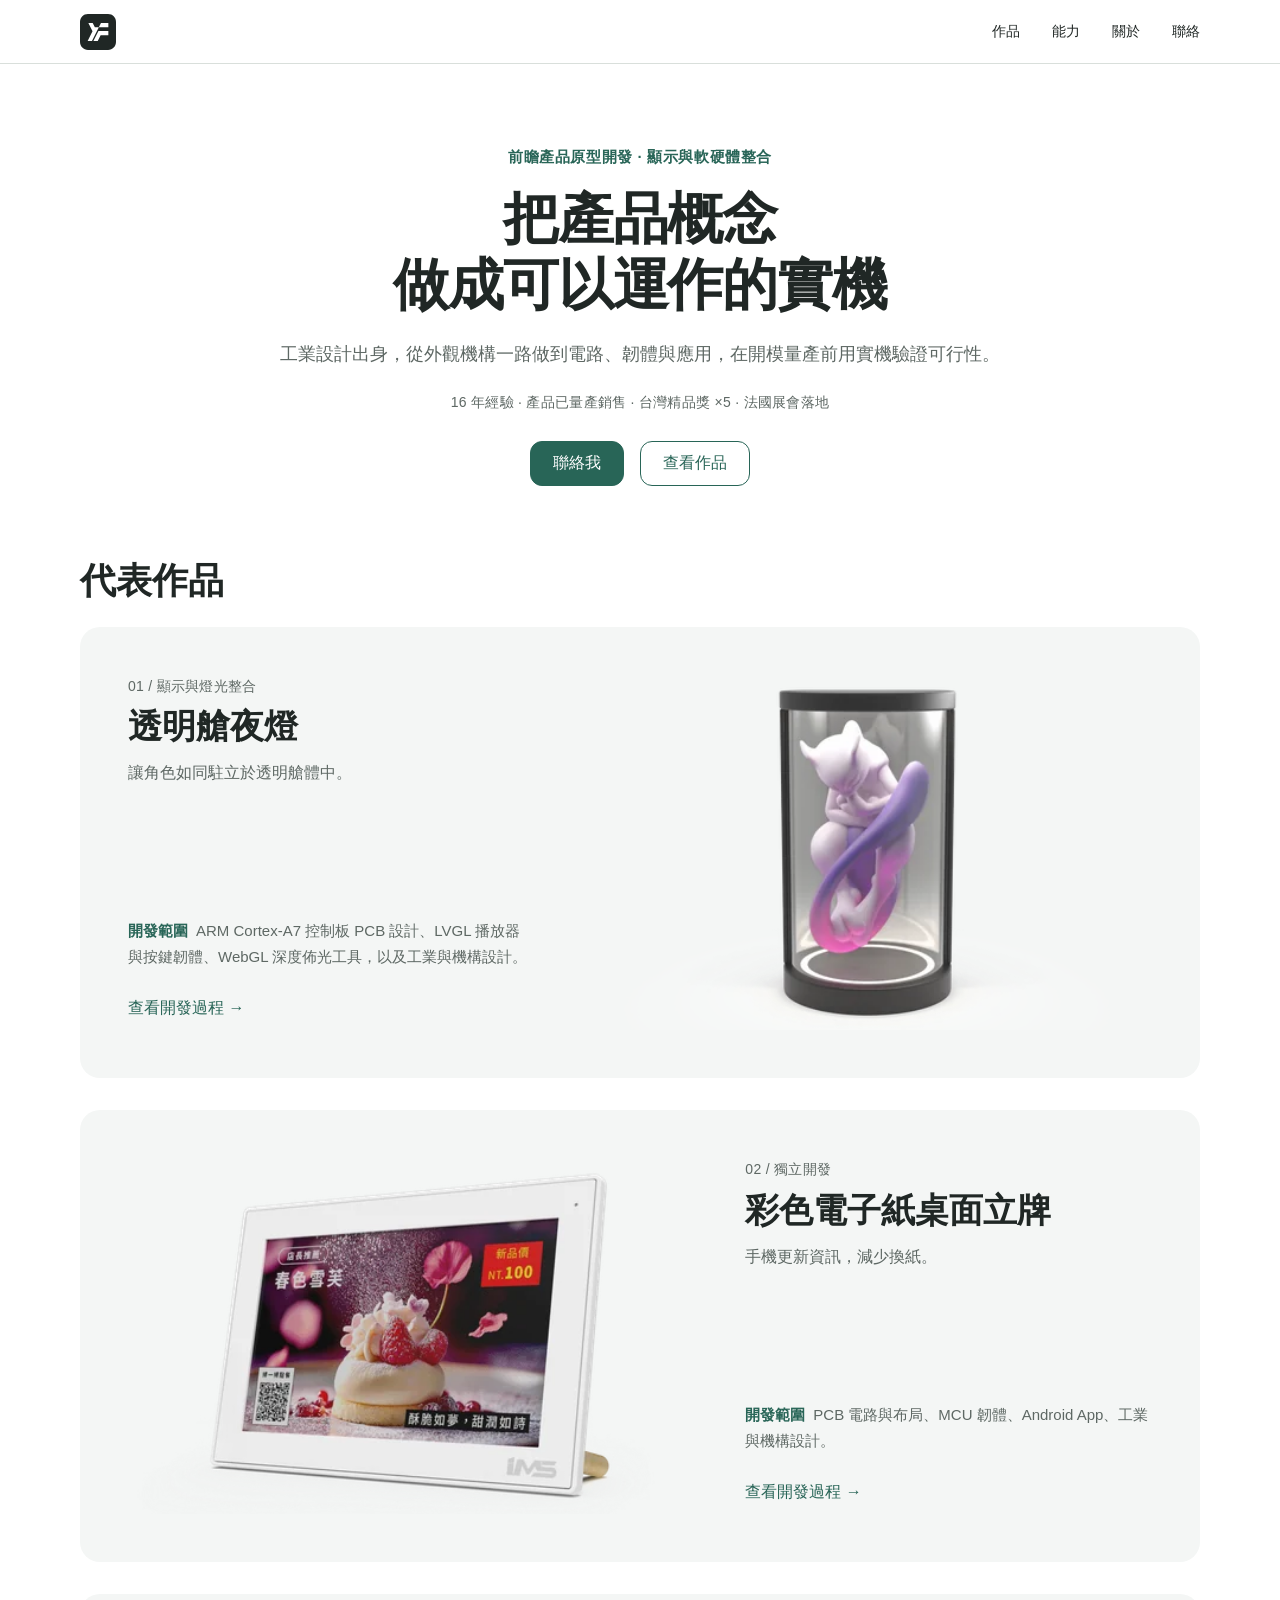
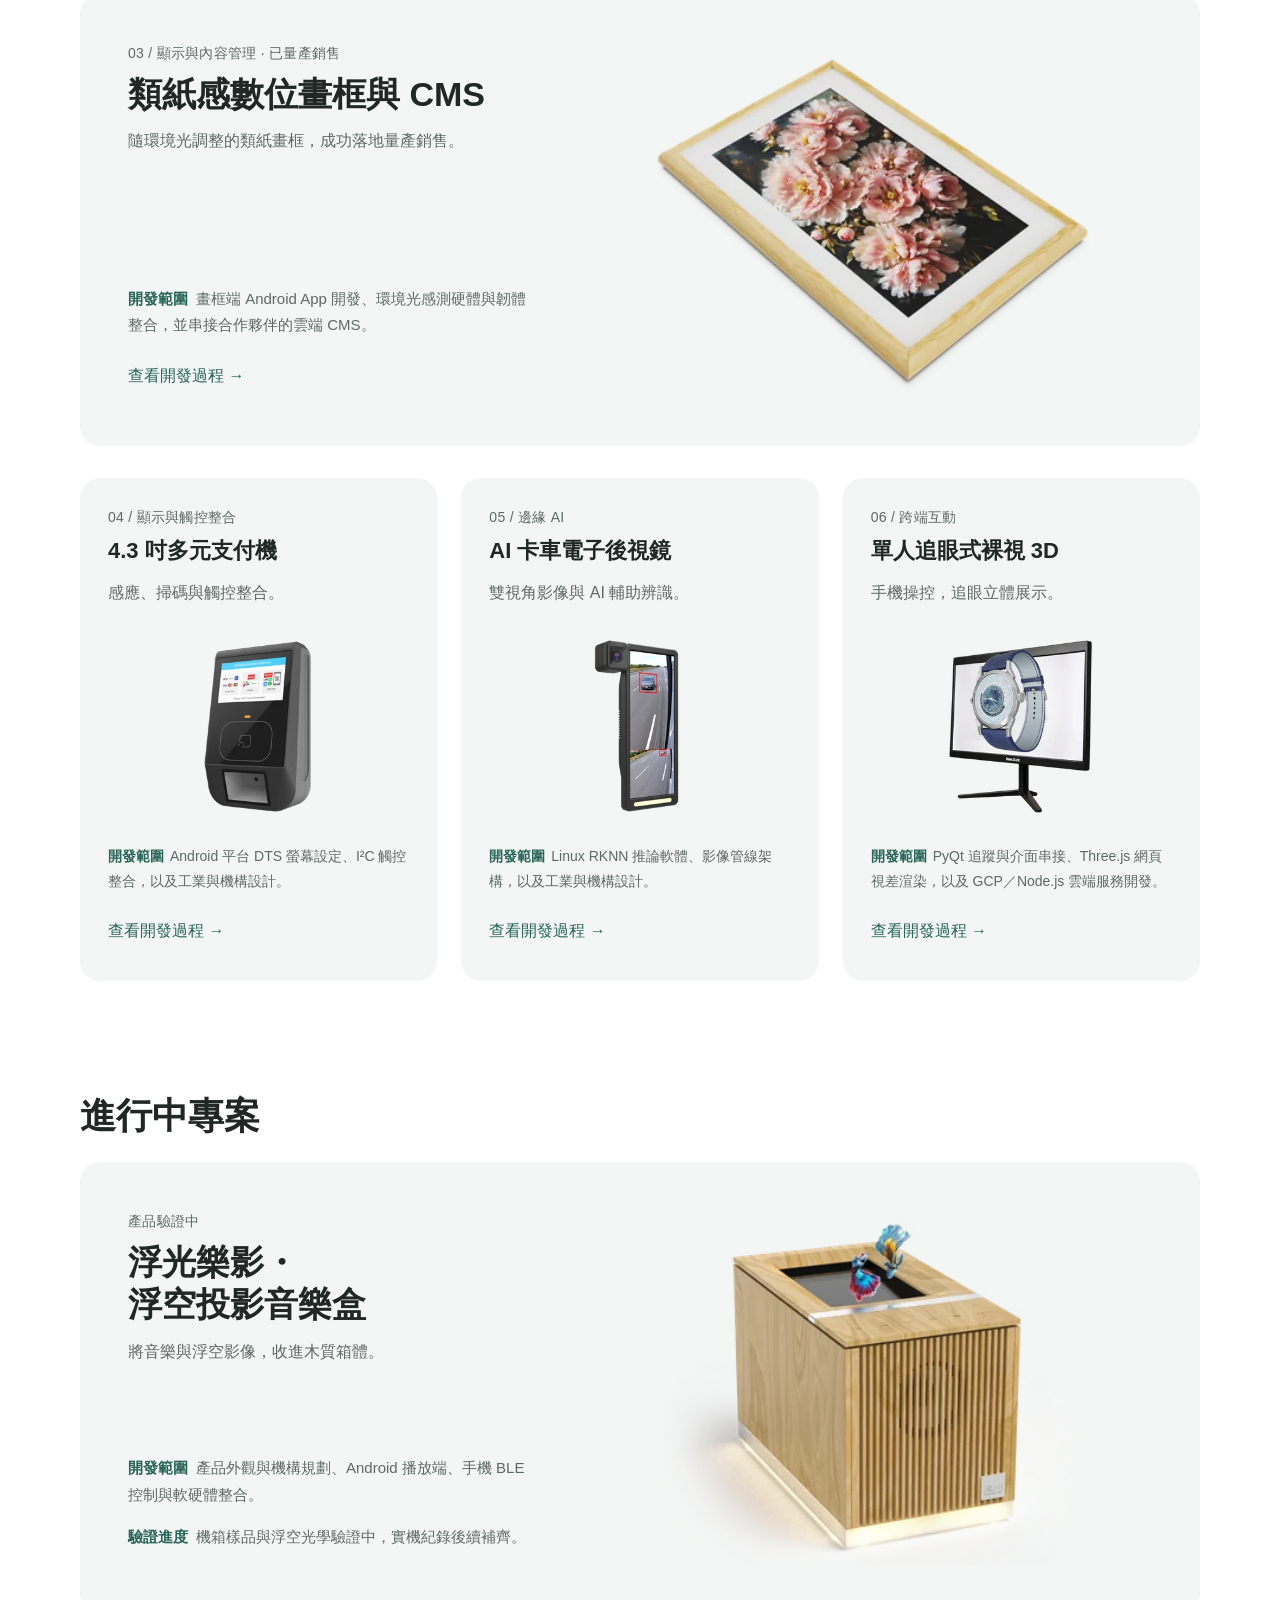
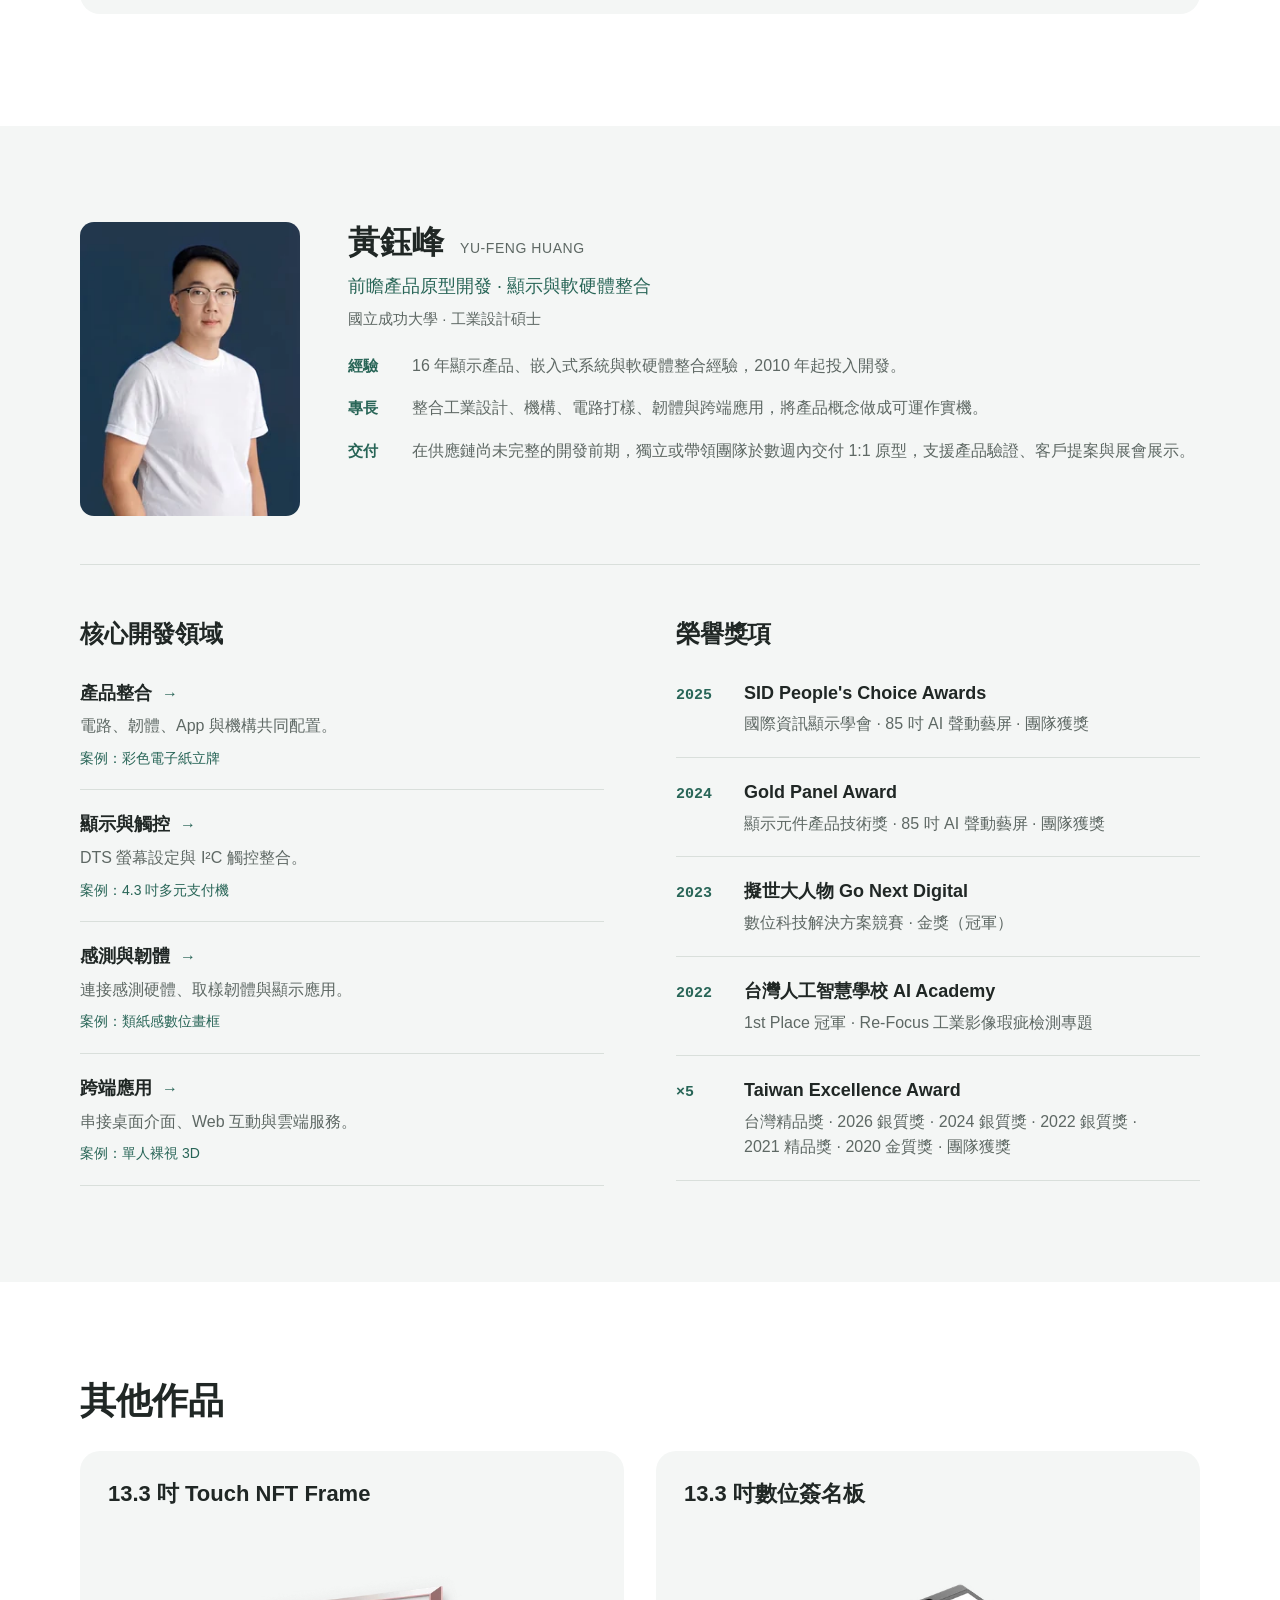
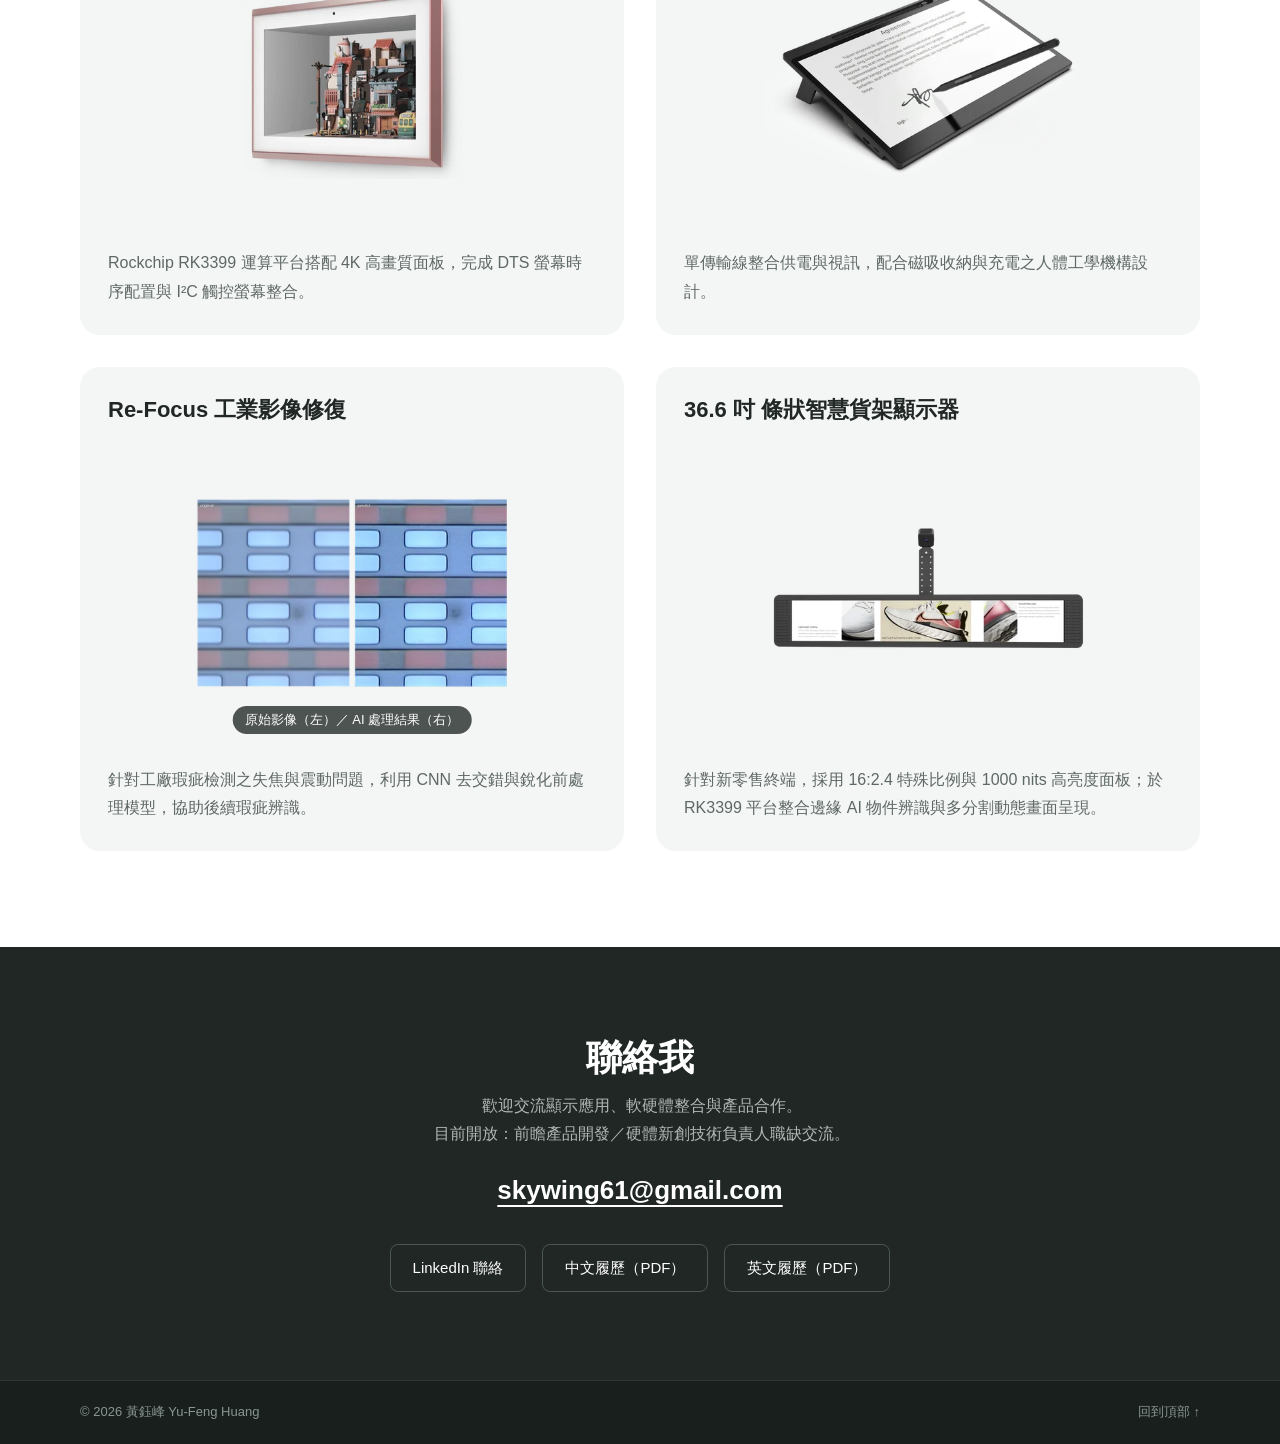
==== commit 20eeda76: "content: feature the transparent capsule nightlight as project 01 Rename the nightlight to 透明艙夜燈, re" ====
--- a/index.html
+++ b/index.html
@@ -52,21 +52,41 @@
       </div>
     </section>
 
-    <!-- H2 & H3: 代表作品 (01 - 05) -->
+    <!-- H2 & H3: 代表作品 (01 - 06) -->
     <section class="section page" id="projects">
       <h2 class="section-title">代表作品</h2>
 
-      <!-- H2: 01 Color ePaper Showcase (主展示舞台) -->
+      <!-- 01 Transparent Nightlight (主展示舞台) -->
       <article class="featured-project">
         <div class="featured-header">
-          <span class="project-tag">01 / 獨立開發</span>
+          <span class="project-tag">01 / 顯示與燈光整合</span>
+          <h3 class="featured-title">透明艙夜燈</h3>
+          <p class="featured-desc">
+            讓角色如同駐立於透明艙體中。
+          </p>
+        </div>
+        <div class="featured-media">
+          <img src="assets/images/transparent-nightlight-hero.webp" alt="透明艙夜燈的圓柱透明艙體與角色展示" loading="eager" srcset="assets/images/transparent-nightlight-hero-480.webp 480w, assets/images/transparent-nightlight-hero-800.webp 800w, assets/images/transparent-nightlight-hero-1200.webp 1200w, assets/images/transparent-nightlight-hero.webp 1920w" sizes="(max-width: 767px) calc(100vw - 80px), (max-width: 900px) calc(100vw - 144px), 620px" />
+        </div>
+        <div class="featured-footer">
+          <p class="featured-role">
+            <strong>開發範圍</strong>ARM Cortex-A7 控制板 PCB 設計、LVGL 播放器與按鍵韌體、WebGL 深度佈光工具，以及工業與機構設計。
+          </p>
+          <a class="arrow-link" href="work/transparent-nightlight/index.html" aria-label="查看透明艙夜燈開發過程">查看開發過程 →</a>
+        </div>
+      </article>
+
+      <!-- 02 Color ePaper (左圖右文) -->
+      <article class="featured-project featured-project--reverse">
+        <div class="featured-header">
+          <span class="project-tag">02 / 獨立開發</span>
           <h3 class="featured-title">彩色電子紙桌面立牌</h3>
           <p class="featured-desc">
             手機更新資訊，減少換紙。
           </p>
         </div>
         <div class="featured-media">
-          <img src="assets/images/color-epaper-sign.webp" alt="7.3 吋彩色電子紙桌面立牌正面外觀" loading="eager" srcset="assets/images/color-epaper-sign-480.webp 480w, assets/images/color-epaper-sign-800.webp 800w, assets/images/color-epaper-sign-1200.webp 1200w, assets/images/color-epaper-sign.webp 1920w" sizes="(max-width: 767px) calc(100vw - 80px), (max-width: 900px) calc(100vw - 144px), 620px" />
+          <img src="assets/images/color-epaper-sign.webp" alt="7.3 吋彩色電子紙桌面立牌正面外觀" loading="lazy" srcset="assets/images/color-epaper-sign-480.webp 480w, assets/images/color-epaper-sign-800.webp 800w, assets/images/color-epaper-sign-1200.webp 1200w, assets/images/color-epaper-sign.webp 1920w" sizes="(max-width: 767px) calc(100vw - 80px), (max-width: 900px) calc(100vw - 144px), 620px" />
         </div>
         <div class="featured-footer">
           <p class="featured-role">
@@ -76,10 +96,10 @@
         </div>
       </article>
 
-      <!-- 02 Digital Frame (第二主展示，左圖右文) -->
-      <article class="featured-project featured-project--reverse">
+      <!-- 03 Digital Frame -->
+      <article class="featured-project">
         <div class="featured-header">
-          <span class="project-tag">02 / 顯示與內容管理 · 已量產銷售</span>
+          <span class="project-tag">03 / 顯示與內容管理 · 已量產銷售</span>
           <h3 class="featured-title">類紙感數位畫框與 CMS</h3>
           <p class="featured-desc">
             隨環境光調整的類紙畫框，成功落地量產銷售。
@@ -96,12 +116,12 @@
         </div>
       </article>
 
-      <!-- 03 - 05 三欄卡片 -->
+      <!-- 04 - 06 三欄卡片 -->
       <div class="project-grid project-grid--three">
 
-        <!-- 03 Payment Terminal -->
+        <!-- 04 Payment Terminal -->
         <article class="project-card">
-          <span class="project-tag">03 / 顯示與觸控整合</span>
+          <span class="project-tag">04 / 顯示與觸控整合</span>
           <h3>4.3 吋多元支付機</h3>
           <p class="card-desc">
             感應、掃碼與觸控整合。
@@ -116,9 +136,9 @@
           <a class="arrow-link" href="work/payment-terminal/index.html" aria-label="查看 4.3 吋多元支付機開發過程">查看開發過程 →</a>
         </article>
 
-        <!-- 04 Edge AI Truck Mirror -->
+        <!-- 05 Edge AI Truck Mirror -->
         <article class="project-card">
-          <span class="project-tag">04 / 邊緣 AI</span>
+          <span class="project-tag">05 / 邊緣 AI</span>
           <h3>AI 卡車電子後視鏡</h3>
           <p class="card-desc">
             雙視角影像與 AI 輔助辨識。
@@ -132,9 +152,9 @@
           <a class="arrow-link" href="work/ai-truck-emirror/index.html" aria-label="查看 AI 卡車電子後視鏡開發過程">查看開發過程 →</a>
         </article>
 
-        <!-- 05 Glasses-Free 3D -->
+        <!-- 06 Glasses-Free 3D -->
         <article class="project-card">
-          <span class="project-tag">05 / 跨端互動</span>
+          <span class="project-tag">06 / 跨端互動</span>
           <h3>單人追眼式裸視 3D</h3>
           <p class="card-desc">
             手機操控，追眼立體展示。
@@ -153,29 +173,26 @@
     <!-- 進行中專案 -->
     <section class="section page" id="in-progress">
       <h2 class="section-title">進行中專案</h2>
-      <div class="project-grid">
-        <article class="project-card">
+      <article class="featured-project">
+        <div class="featured-header">
           <span class="project-tag">產品驗證中</span>
-          <h3>浮光樂影・浮空投影音樂盒</h3>
-          <p class="card-desc">將音樂與浮空影像，收進木質箱體。</p>
-          <div class="card-media">
-            <img src="assets/images/tokugawa-hero.webp" alt="浮光樂影浮空投影音樂盒外觀設計渲染" loading="lazy" srcset="assets/images/tokugawa-hero-480.webp 480w, assets/images/tokugawa-hero-800.webp 800w, assets/images/tokugawa-hero-1200.webp 1200w, assets/images/tokugawa-hero.webp 1920w" sizes="(max-width: 767px) calc(100vw - 40px), (max-width: 900px) calc(100vw - 128px), 544px" />
-          </div>
-          <p class="card-role"><strong>開發範圍</strong>產品外觀與機構規劃、Android 播放端、手機 BLE 控制與軟硬體整合。</p>
-          <p class="card-role"><strong>驗證進度</strong>機箱樣品與浮空光學驗證中，實機紀錄後續補齊。</p>
-        </article>
-
-        <article class="project-card">
-          <span class="project-tag">開發中</span>
-          <h3>透明感夜燈</h3>
-          <p class="card-desc">讓角色如同駐立於透明艙體中。</p>
-          <div class="card-media">
-            <img src="assets/images/transparent-nightlight-hero.webp" alt="透明感夜燈外觀與圓柱透明顯示展示" loading="lazy" srcset="assets/images/transparent-nightlight-hero-480.webp 480w, assets/images/transparent-nightlight-hero-800.webp 800w, assets/images/transparent-nightlight-hero-1200.webp 1200w, assets/images/transparent-nightlight-hero.webp 1920w" sizes="(max-width: 767px) calc(100vw - 40px), (max-width: 900px) calc(100vw - 128px), 544px" />
-          </div>
-          <p class="card-role"><strong>開發範圍</strong>T113 與 SPI+RGB 面板整合、LVGL 播放器開發、按鍵控制與兩路亮度連動調節。</p>
-          <p class="card-role"><strong>驗證進度</strong>LVGL 播放器已調通，正進行透光率與背光配比調校。</p>
-        </article>
-      </div>
+          <h3 class="featured-title"><span class="nowrap">浮光樂影・</span><span class="nowrap">浮空投影音樂盒</span></h3>
+          <p class="featured-desc">
+            將音樂與浮空影像，收進木質箱體。
+          </p>
+        </div>
+        <div class="featured-media">
+          <img src="assets/images/tokugawa-hero.webp" alt="浮光樂影浮空投影音樂盒外觀設計渲染" loading="lazy" srcset="assets/images/tokugawa-hero-480.webp 480w, assets/images/tokugawa-hero-800.webp 800w, assets/images/tokugawa-hero-1200.webp 1200w, assets/images/tokugawa-hero.webp 1920w" sizes="(max-width: 767px) calc(100vw - 80px), (max-width: 900px) calc(100vw - 144px), 620px" />
+        </div>
+        <div class="featured-footer">
+          <p class="featured-role">
+            <strong>開發範圍</strong>產品外觀與機構規劃、Android 播放端、手機 BLE 控制與軟硬體整合。
+          </p>
+          <p class="featured-role">
+            <strong>驗證進度</strong>機箱樣品與浮空光學驗證中，實機紀錄後續補齊。
+          </p>
+        </div>
+      </article>
     </section>
 
     <!-- H5: 關於黃鈺峰 (個人背景、核心能力、榮譽獎項) -->
--- a/style.css
+++ b/style.css
@@ -2199,7 +2199,7 @@
   padding: 88px 0;
 }
 
-/* In-progress projects share the card style; status tag sets them apart */
+/* In-progress projects share the featured layout; status tag sets them apart */
 #in-progress.section {
   padding-top: 32px;
 }
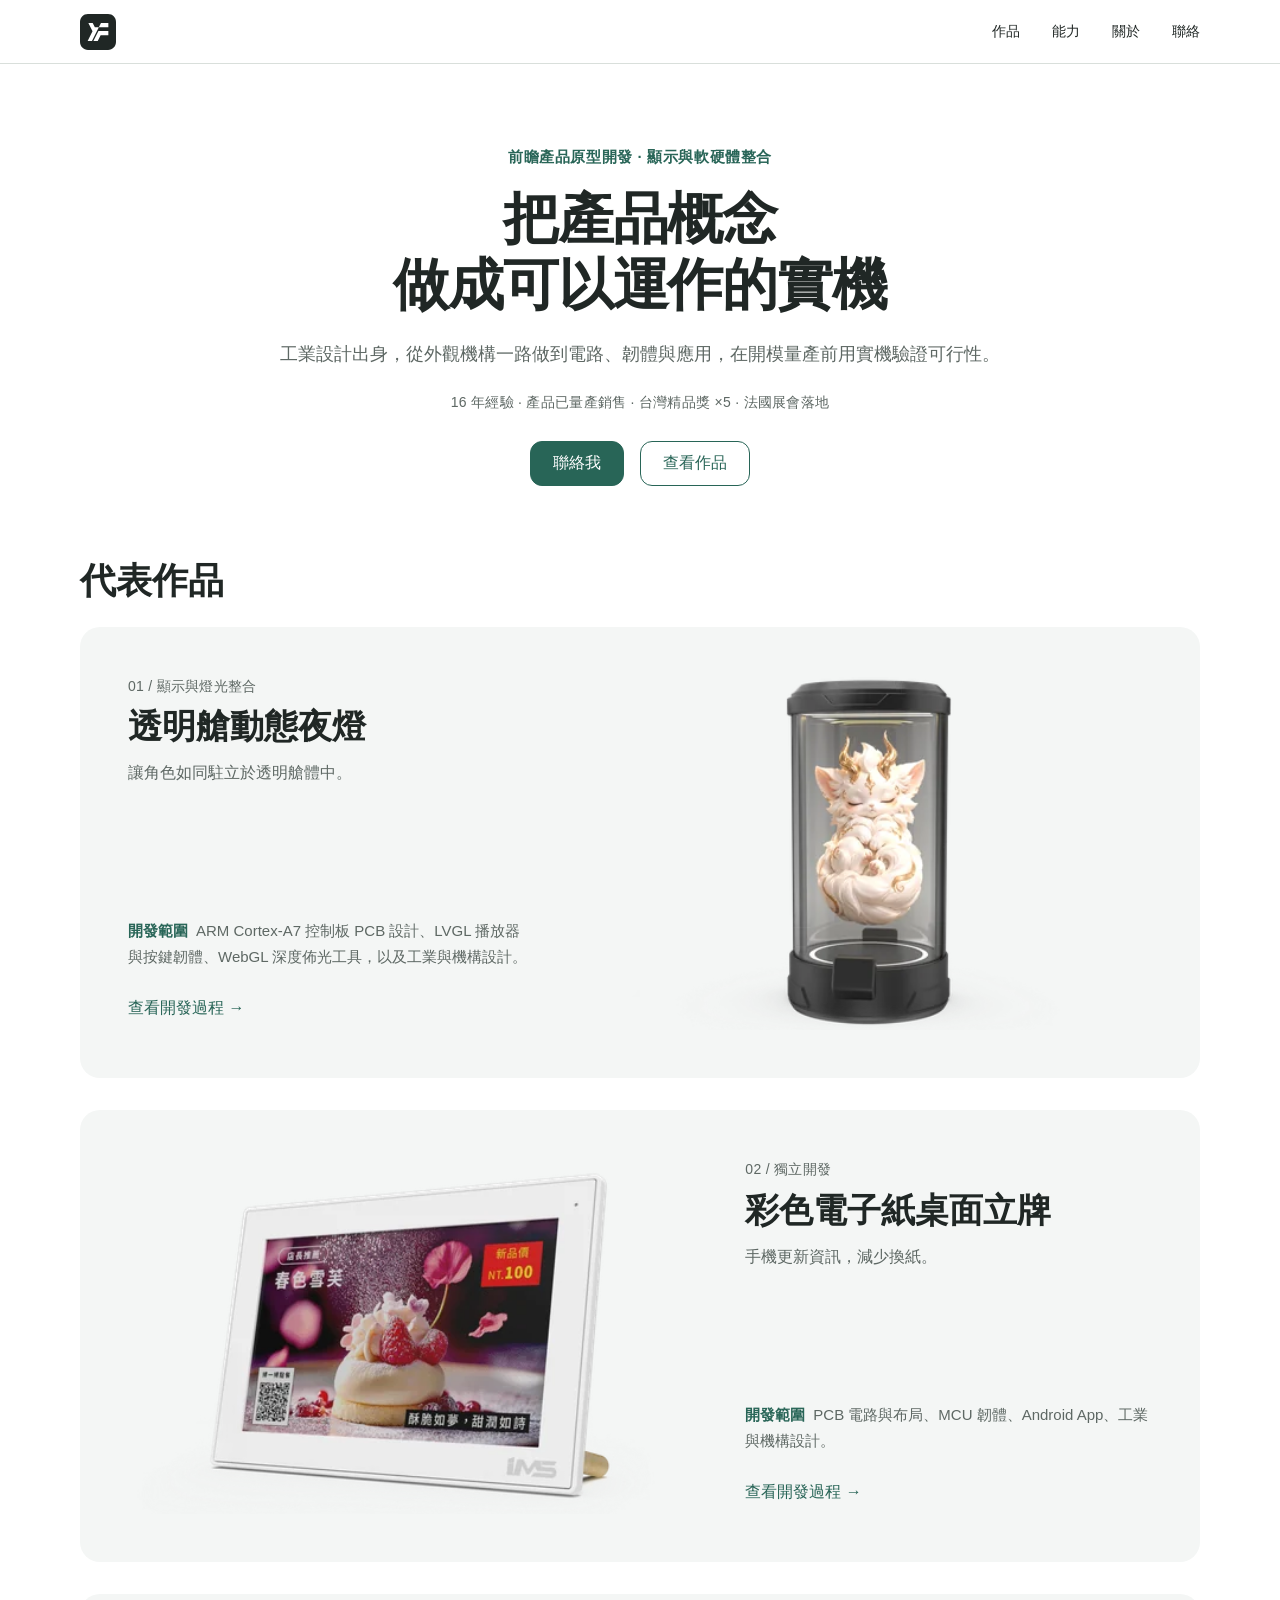
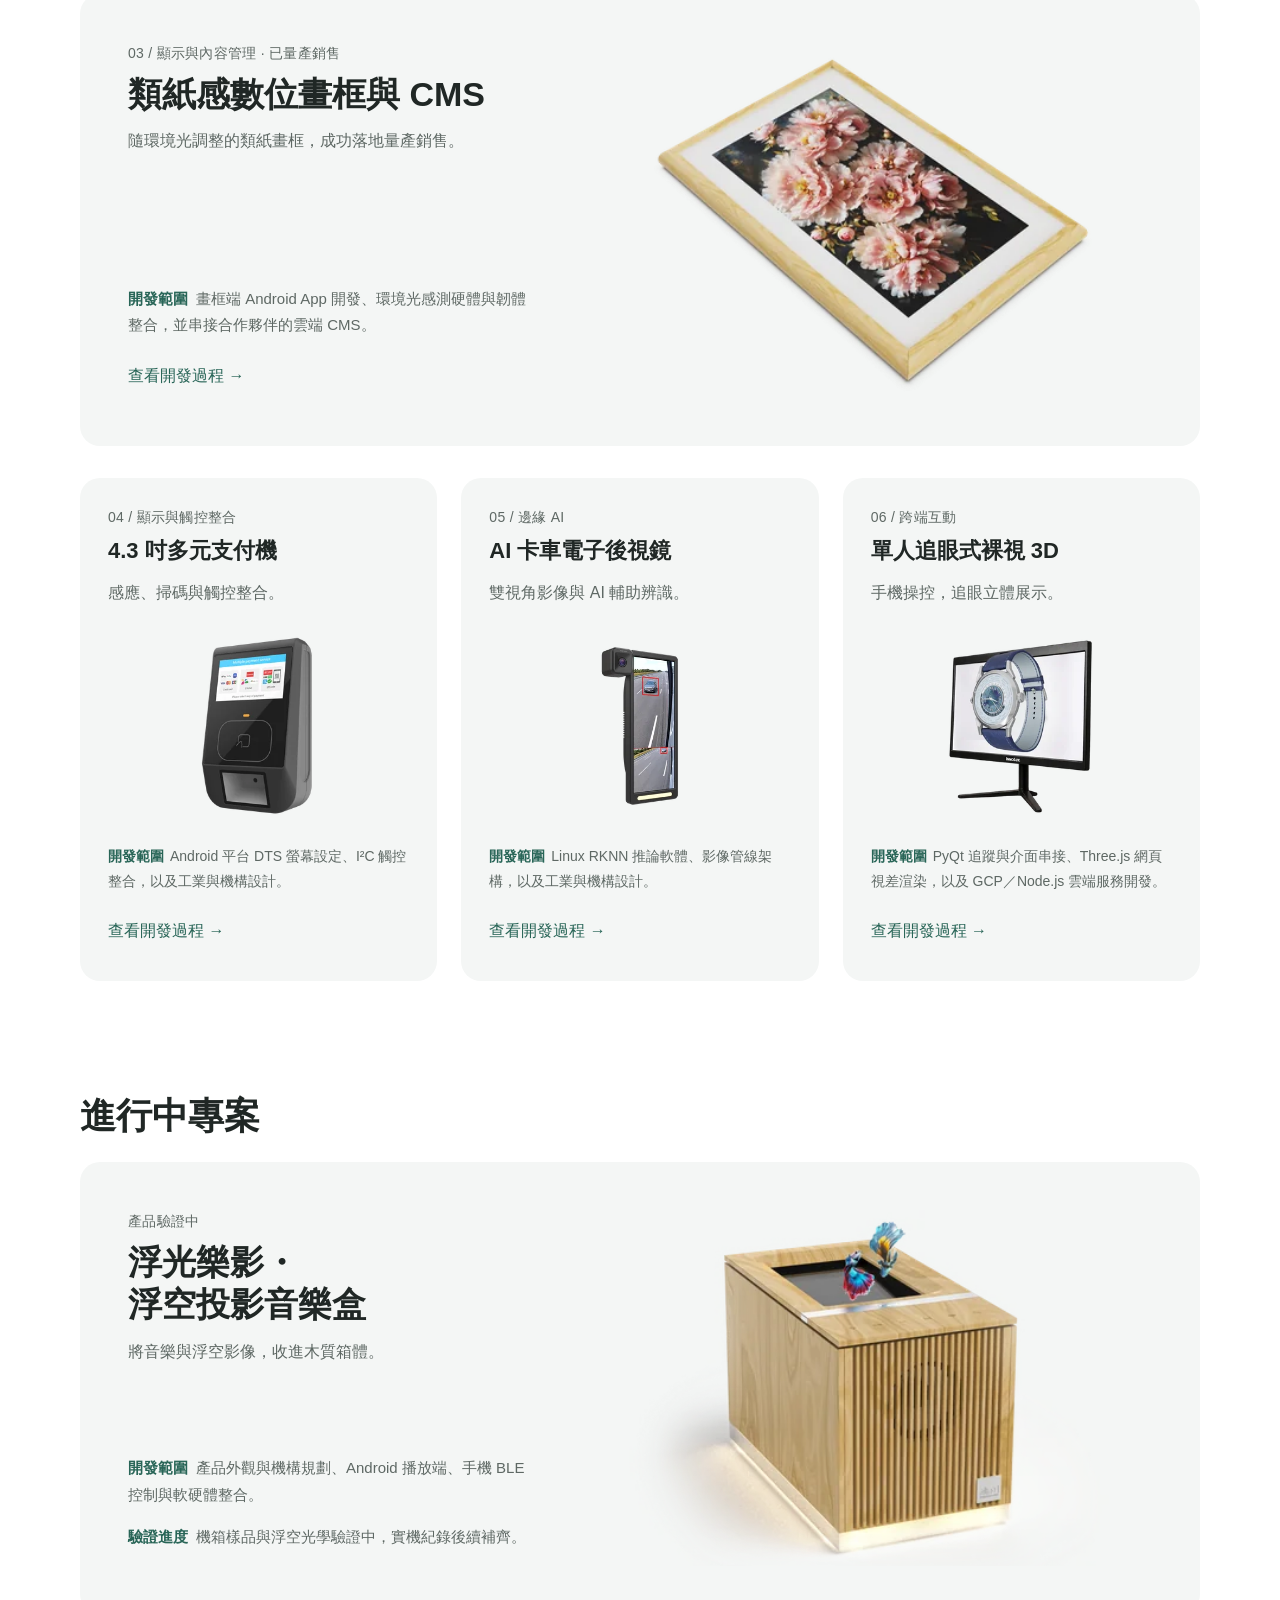
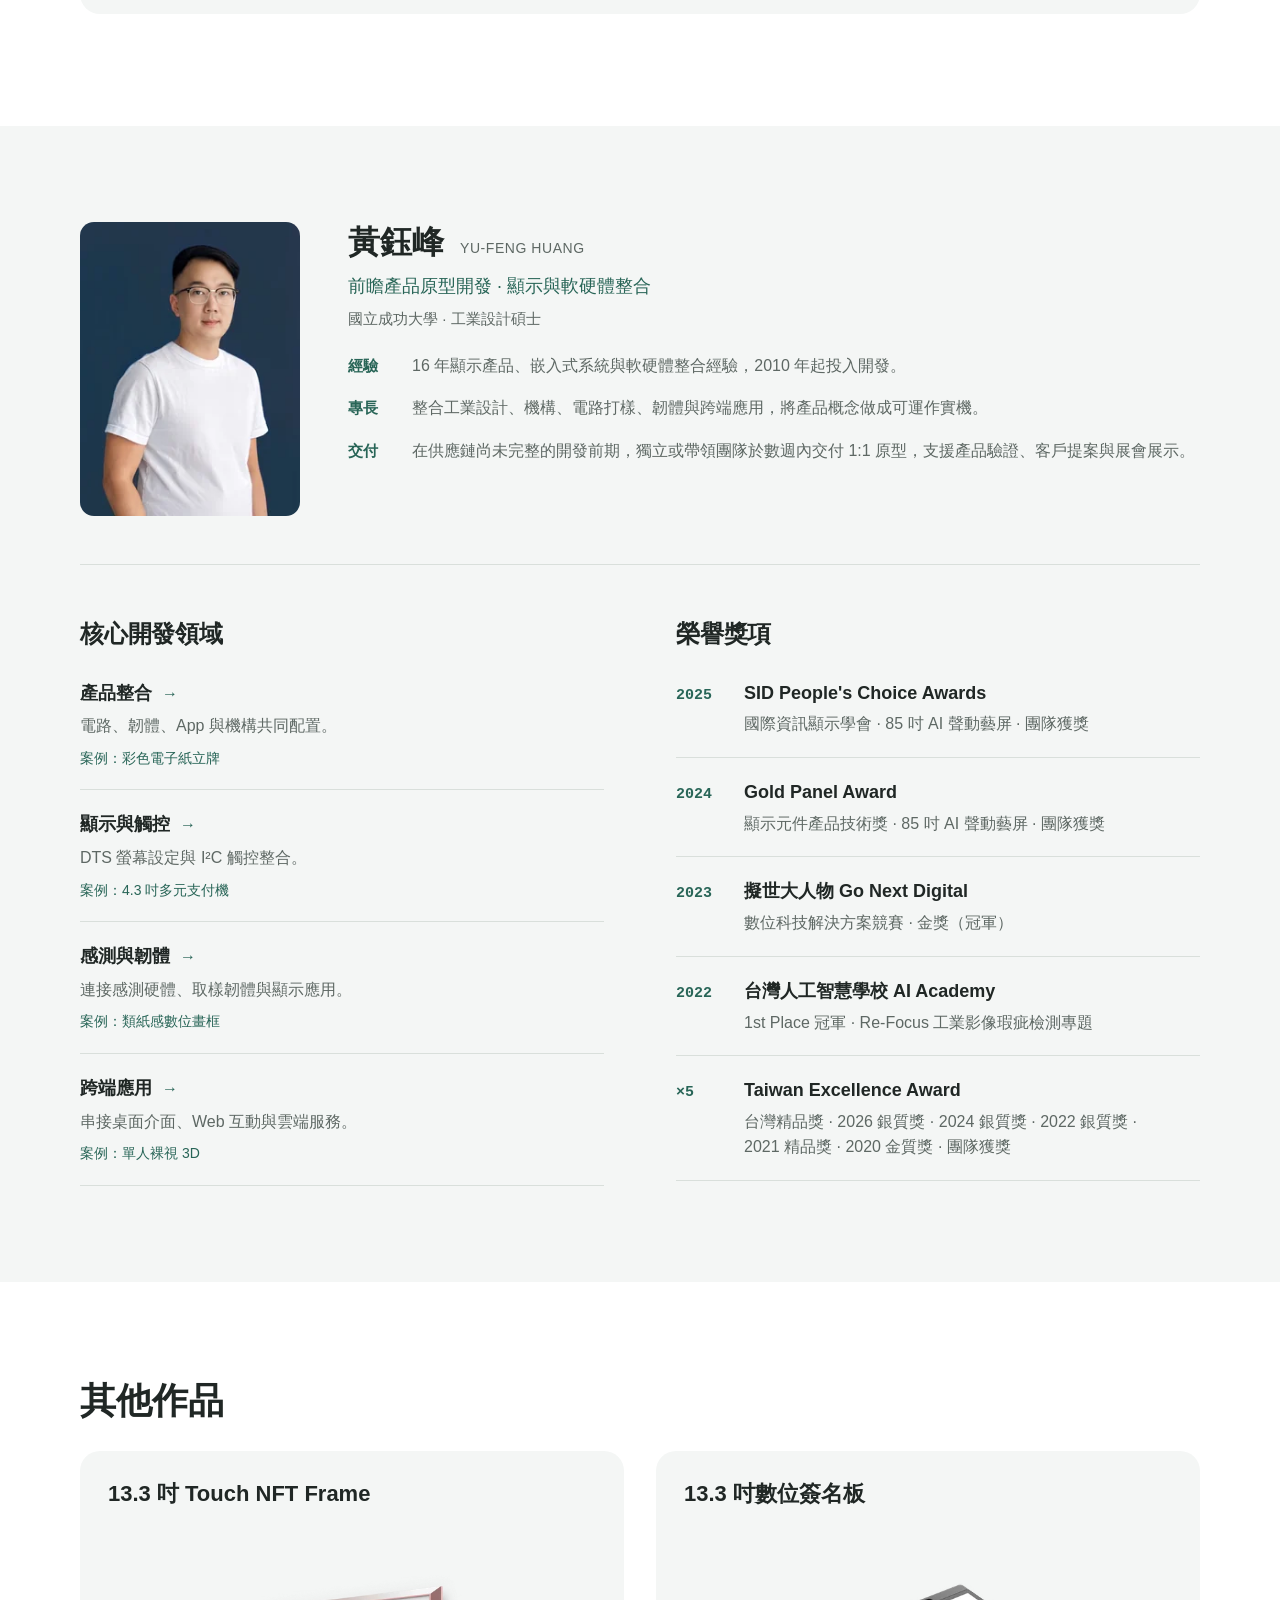
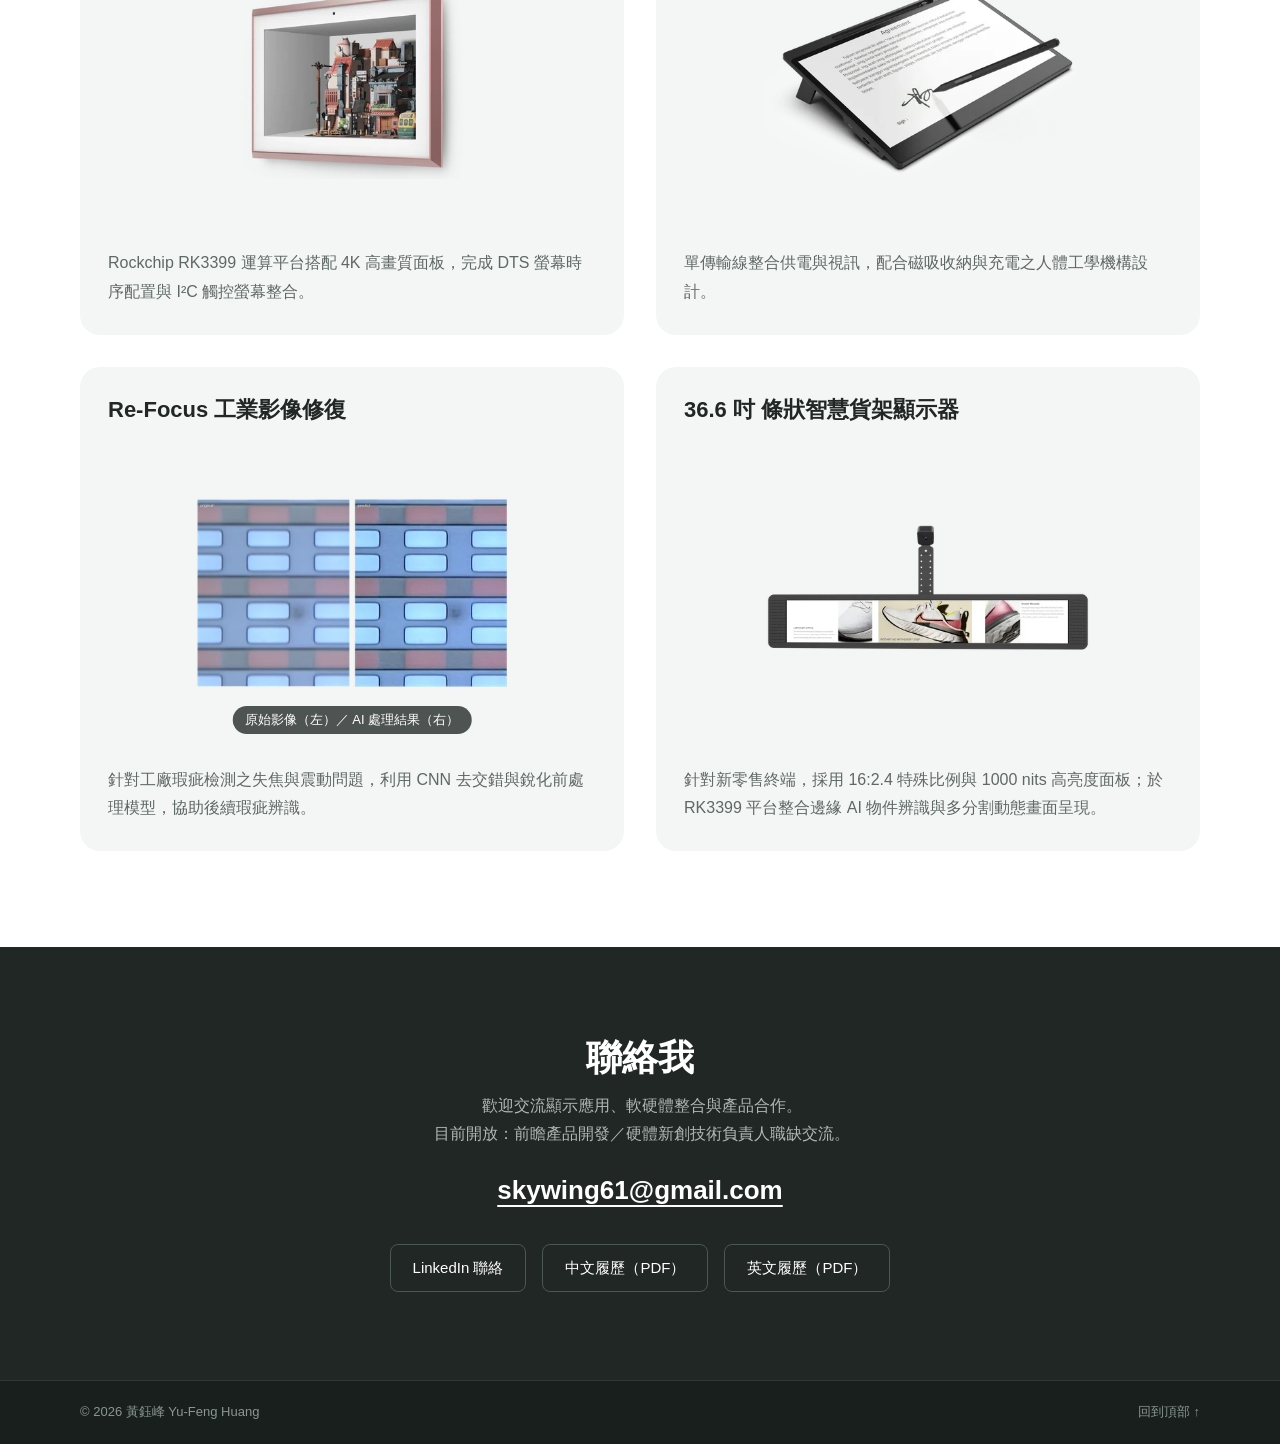
==== commit f4cf139d: "content: rename the nightlight to 透明艙動態夜燈 Co-Authored-By: Claude Opus 5.5 <noreply@anthropic.com>" ====
--- a/index.html
+++ b/index.html
@@ -60,19 +60,19 @@
       <article class="featured-project">
         <div class="featured-header">
           <span class="project-tag">01 / 顯示與燈光整合</span>
-          <h3 class="featured-title">透明艙夜燈</h3>
+          <h3 class="featured-title">透明艙動態夜燈</h3>
           <p class="featured-desc">
             讓角色如同駐立於透明艙體中。
           </p>
         </div>
         <div class="featured-media">
-          <img src="assets/images/transparent-nightlight-hero.webp" alt="透明艙夜燈的圓柱透明艙體與角色展示" loading="eager" srcset="assets/images/transparent-nightlight-hero-480.webp 480w, assets/images/transparent-nightlight-hero-800.webp 800w, assets/images/transparent-nightlight-hero-1200.webp 1200w, assets/images/transparent-nightlight-hero.webp 1920w" sizes="(max-width: 767px) calc(100vw - 80px), (max-width: 900px) calc(100vw - 144px), 620px" />
+          <img src="assets/images/transparent-nightlight-hero.webp" alt="透明艙動態夜燈的圓柱透明艙體與角色展示" loading="eager" srcset="assets/images/transparent-nightlight-hero-480.webp 480w, assets/images/transparent-nightlight-hero-800.webp 800w, assets/images/transparent-nightlight-hero-1200.webp 1200w, assets/images/transparent-nightlight-hero.webp 1920w" sizes="(max-width: 767px) calc(100vw - 80px), (max-width: 900px) calc(100vw - 144px), 620px" />
         </div>
         <div class="featured-footer">
           <p class="featured-role">
             <strong>開發範圍</strong>ARM Cortex-A7 控制板 PCB 設計、LVGL 播放器與按鍵韌體、WebGL 深度佈光工具，以及工業與機構設計。
           </p>
-          <a class="arrow-link" href="work/transparent-nightlight/index.html" aria-label="查看透明艙夜燈開發過程">查看開發過程 →</a>
+          <a class="arrow-link" href="work/transparent-nightlight/index.html" aria-label="查看透明艙動態夜燈開發過程">查看開發過程 →</a>
         </div>
       </article>
 
